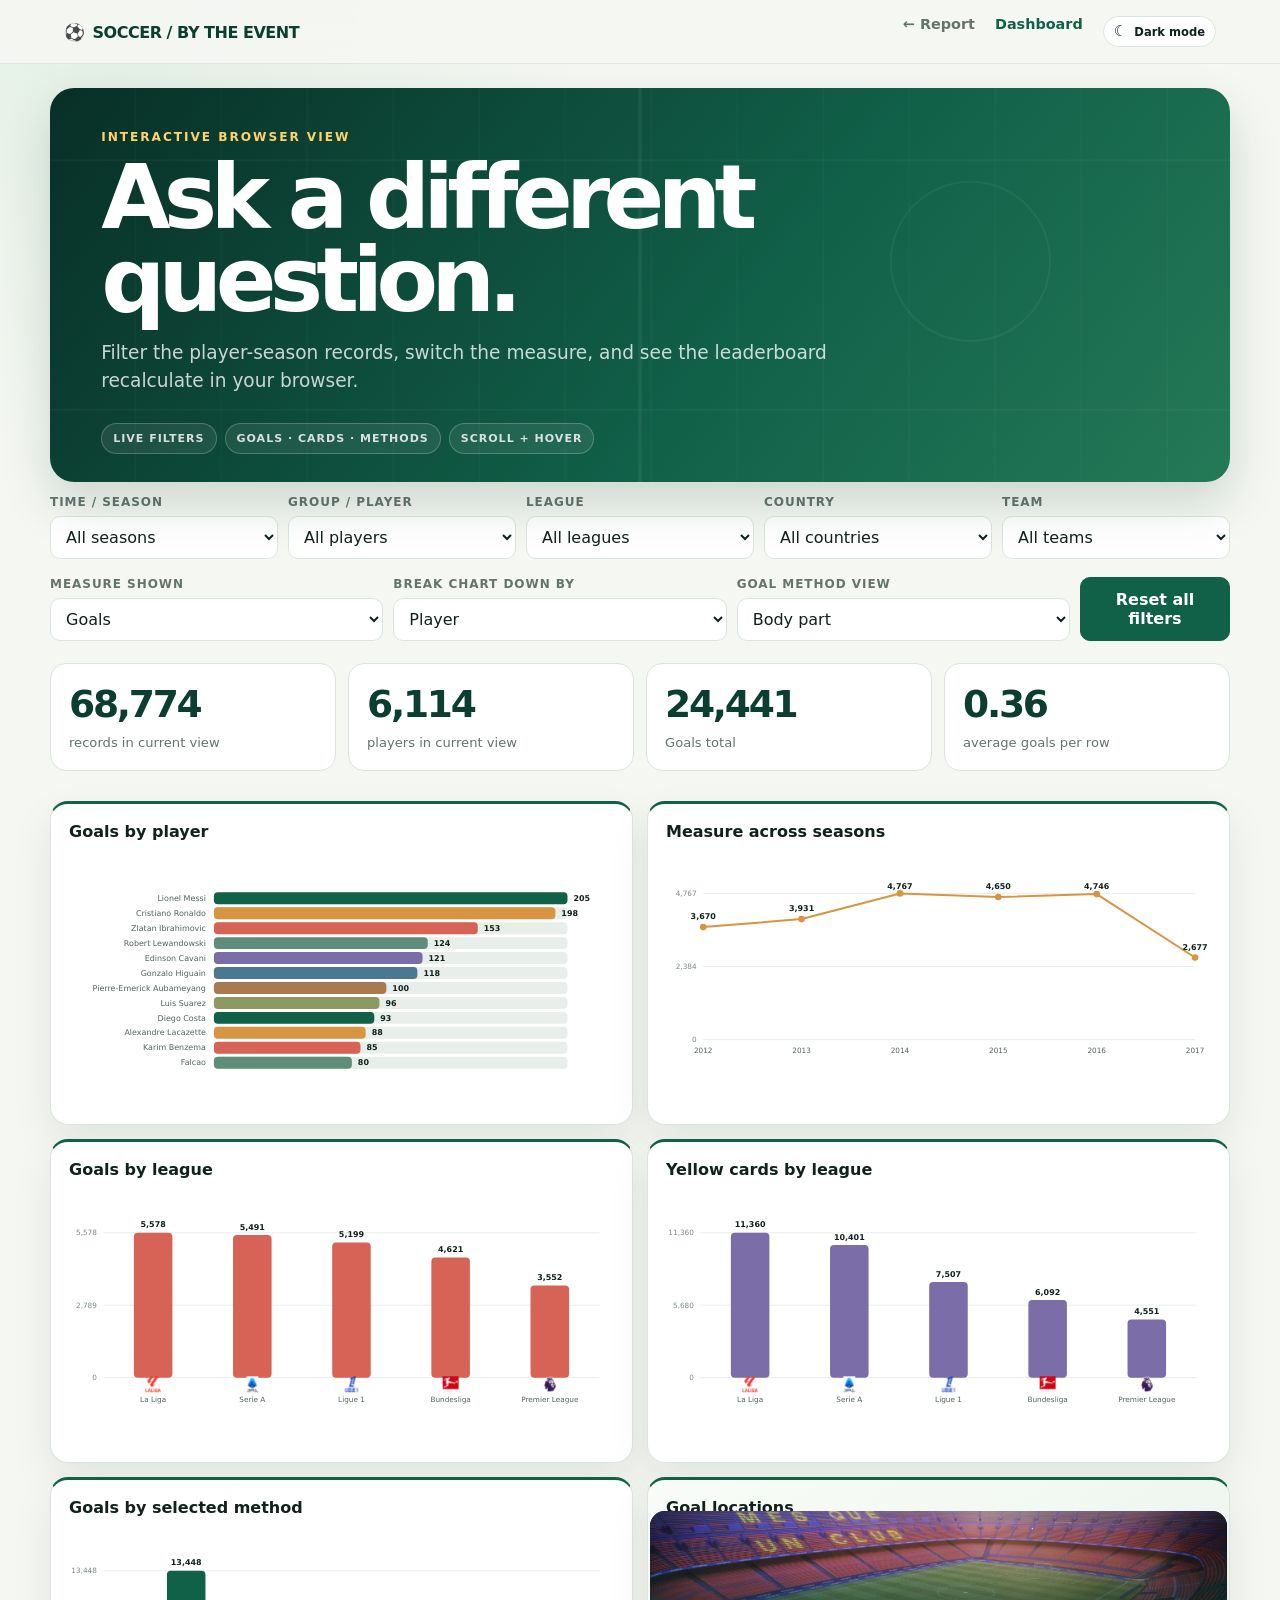
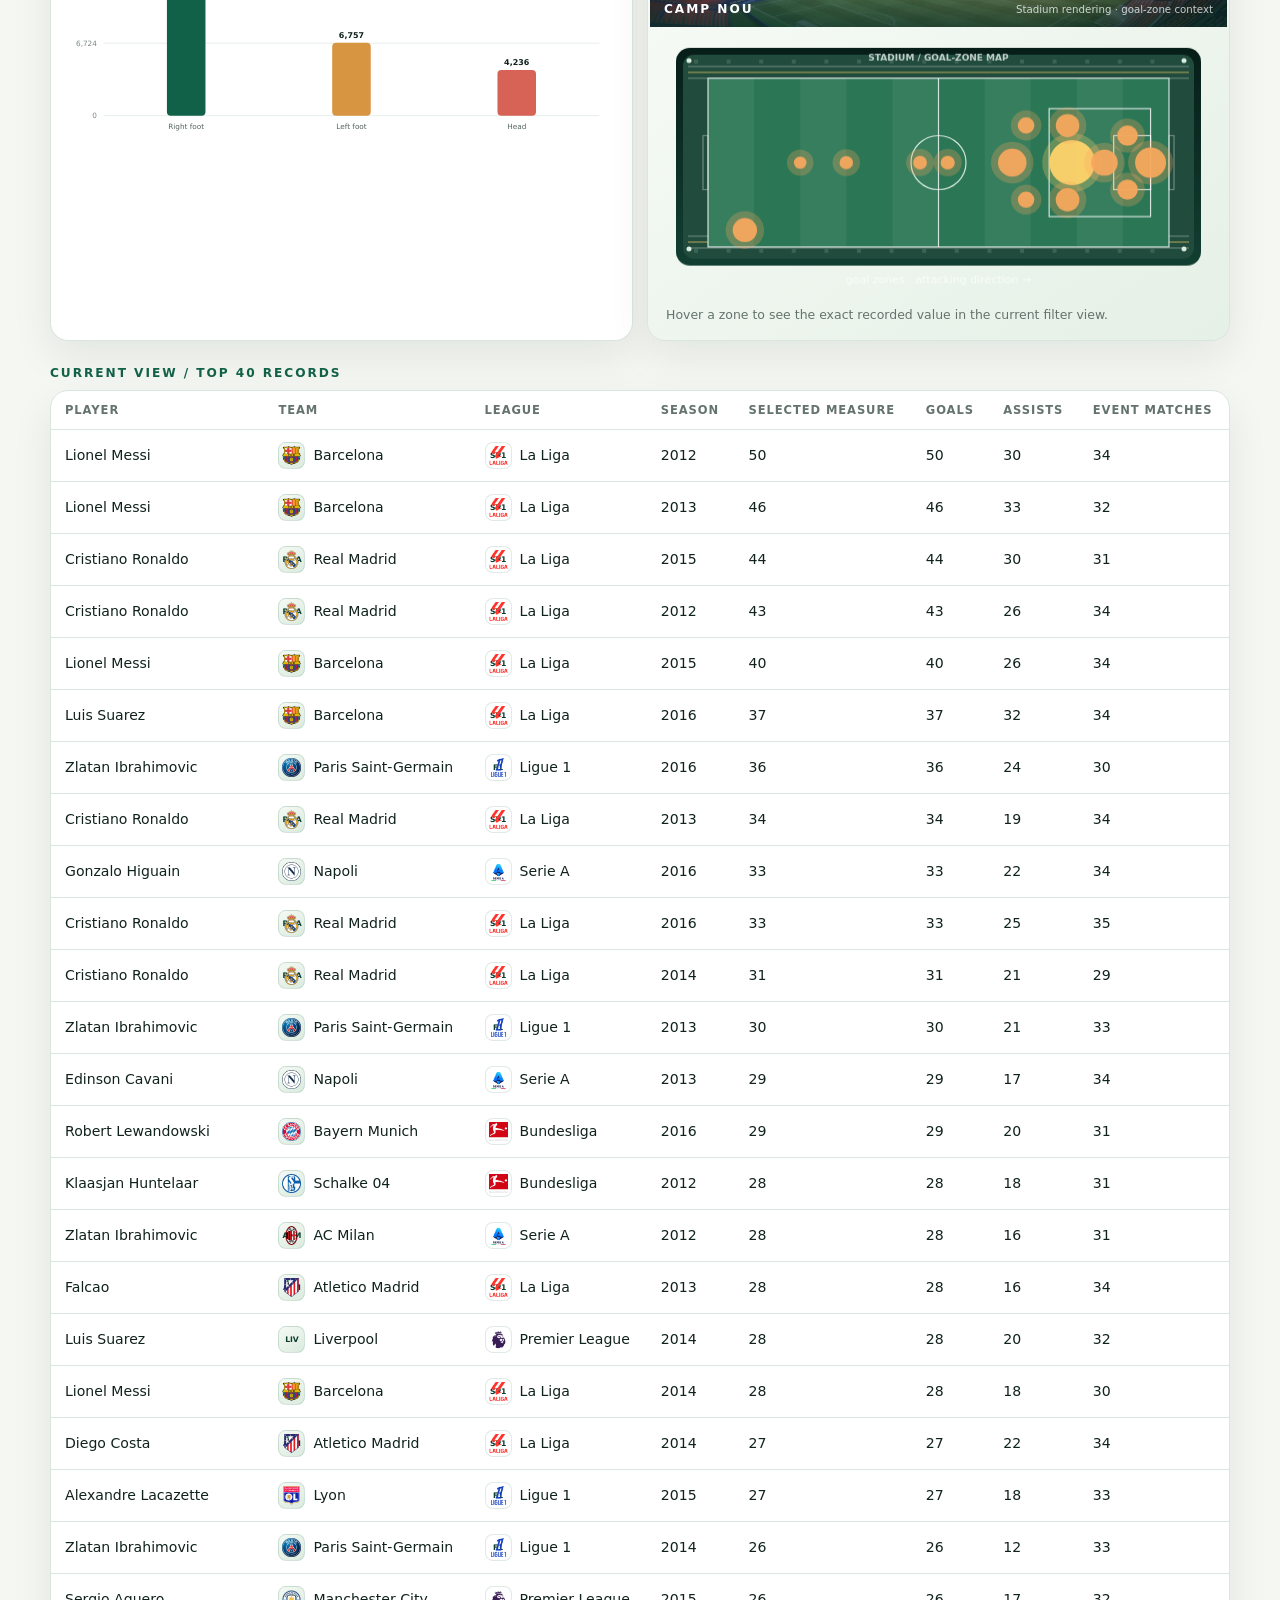
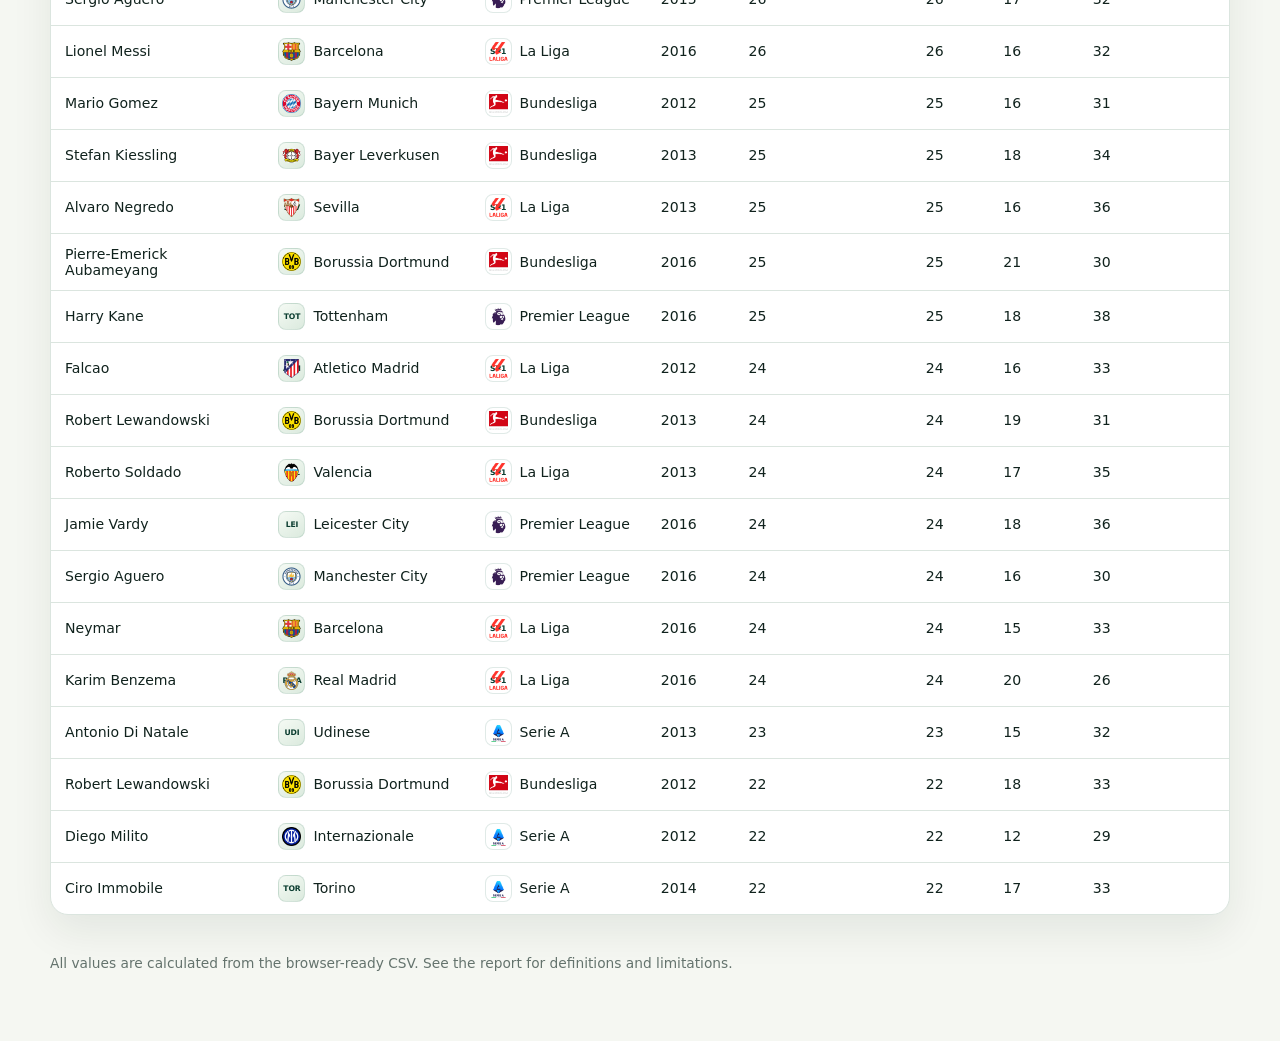
==== dashboard.html @ 1b2b75d8 "Add scorer hero rail and theme toggle" ====
<!doctype html>
<html lang="en">
<head>
  <meta charset="utf-8">
  <meta name="viewport" content="width=device-width, initial-scale=1">
  <title>Soccer, by the event | Dashboard</title>
  <link rel="stylesheet" href="assets/styles.css">
  <script>
    try {
      const savedTheme = localStorage.getItem('soccer-theme');
      if (savedTheme === 'dark' || savedTheme === 'light') document.documentElement.dataset.theme = savedTheme;
    } catch (error) {}
  </script>
  <script defer src="assets/site.js"></script>
</head>
<body data-page="dashboard">
  <nav class="site-nav">
    <a class="brand" href="index.html">SOCCER / BY THE EVENT</a>
    <div class="nav-links"><a href="index.html">← Report</a><a class="active" href="dashboard.html">Dashboard</a><button class="theme-toggle" id="theme-toggle" type="button" aria-pressed="false"><span aria-hidden="true">☾</span><span>Dark mode</span></button></div>
  </nav>

  <main class="content-shell">
    <header class="dashboard-header">
      <div class="eyebrow">Interactive browser view</div>
      <h1>Ask a different question.</h1>
      <p class="lede">Filter the player-season records, switch the measure, and see the leaderboard recalculate in your browser.</p>
      <div class="hero-meta"><span>LIVE FILTERS</span><span>GOALS · CARDS · METHODS</span><span>SCROLL + HOVER</span></div>
    </header>

    <p id="dashboard-loading" class="loading">Loading the derived soccer data…</p>
    <p id="load-error" class="finding"></p>

    <section class="controls" aria-label="Dashboard filters">
      <div class="control"><label for="filter-season">Time / season</label><select id="filter-season"></select></div>
      <div class="control"><label for="filter-player">Group / player</label><select id="filter-player"></select></div>
      <div class="control"><label for="filter-league">League</label><select id="filter-league"></select></div>
      <div class="control"><label for="filter-country">Country</label><select id="filter-country"></select></div>
      <div class="control"><label for="filter-team">Team</label><select id="filter-team"></select></div>
    </section>

    <section class="toolbar" aria-label="Chart switches">
      <div class="control"><label for="measure">Measure shown</label><select id="measure"><option value="goals">Goals</option><option value="assists">Assists</option><option value="goal_contributions">Goal contributions</option><option value="attempts">Shot attempts</option><option value="shots_on_target">Shots on target</option><option value="key_passes">Key passes</option><option value="yellow_cards">Yellow cards</option><option value="event_count">Recorded events</option><option value="finishing_rate">Finishing rate</option><option value="on_target_rate">On-target rate</option><option value="goals_per_event_match">Goals per event match</option></select></div>
      <div class="control"><label for="breakdown">Break chart down by</label><select id="breakdown"><option value="player">Player</option><option value="team">Team</option><option value="league">League</option><option value="country">Country</option><option value="season">Season</option></select></div>
      <div class="control"><label for="method-group">Goal method view</label><select id="method-group"><option value="bodypart">Body part</option><option value="situation">Scoring situation</option><option value="assist_method">Assist method</option></select></div>
      <button id="reset-filters" type="button">Reset all filters</button>
    </section>

    <section class="stat-grid dashboard-stats">
      <div class="stat-card"><span class="stat-value" id="dash-records">—</span><span class="stat-label">records in current view</span></div>
      <div class="stat-card"><span class="stat-value" id="dash-players">—</span><span class="stat-label">players in current view</span></div>
      <div class="stat-card"><span class="stat-value" id="dash-metric-total">—</span><span class="stat-label" id="dash-metric-label">selected measure total</span></div>
      <div class="stat-card"><span class="stat-value" id="dash-avg-goals">—</span><span class="stat-label">average goals per row</span></div>
    </section>

    <section class="dashboard-grid">
      <article class="dashboard-card"><h3 id="dash-current-label">Selected measure by player</h3><div class="chart-plot" id="dash-breakdown-chart"></div></article>
      <article class="dashboard-card"><h3>Measure across seasons</h3><div class="chart-plot" id="dash-season-chart"></div></article>
      <article class="dashboard-card"><h3>Goals by league</h3><div class="chart-plot" id="dash-goals-chart"></div></article>
      <article class="dashboard-card"><h3>Yellow cards by league</h3><div class="chart-plot" id="dash-discipline-chart"></div></article>
      <article class="dashboard-card"><h3>Goals by selected method</h3><div class="chart-plot" id="dash-method-chart"></div></article>
      <article class="dashboard-card pitch-card"><h3>Goal locations</h3><div class="stadium-visual"><img src="assets/stadium/camp-nou-render.jpg" alt="Architectural rendering of Camp Nou" loading="lazy"><div><strong>CAMP NOU</strong><span>Stadium rendering · goal-zone context</span></div></div><canvas id="dash-location-chart"></canvas><p class="chart-note">Hover a zone to see the exact recorded value in the current filter view.</p></article>
    </section>

    <section>
      <div class="eyebrow" style="margin-bottom: 10px;">Current view / top 40 records</div>
      <div class="table-wrap">
        <table id="dashboard-table">
          <thead><tr><th>Player</th><th>Team</th><th>League</th><th>Season</th><th>Selected measure</th><th>Goals</th><th>Assists</th><th>Event matches</th></tr></thead>
          <tbody></tbody>
        </table>
      </div>
    </section>
  </main>
  <footer class="content-shell footer">All values are calculated from the browser-ready CSV. See the report for definitions and limitations.</footer>
</body>
</html>
---- assets/styles.css ----
:root {
  --ink: #10221d;
  --muted: #64736d;
  --paper: #f5f7f2;
  --card: #ffffff;
  --line: #dbe5df;
  --green: #116149;
  --green-dark: #0b3d30;
  --mint: #cfe8d8;
  --gold: #d79542;
  --coral: #d66356;
  --shadow: 0 16px 40px rgba(16, 34, 29, .08);
  font-family: Inter, ui-sans-serif, system-ui, -apple-system, BlinkMacSystemFont, "Segoe UI", sans-serif;
  color: var(--ink);
  background: var(--paper);
}

* { box-sizing: border-box; }
body { margin: 0; overflow-x: hidden; background: radial-gradient(circle at 8% 0%, rgba(207, 232, 216, .5), transparent 30rem), var(--paper); color: var(--ink); }
a { color: var(--green); }

.site-nav {
  position: sticky;
  top: 0;
  z-index: 10;
  display: flex;
  align-items: center;
  justify-content: space-between;
  padding: 16px clamp(20px, 5vw, 72px);
  background: rgba(245, 247, 242, .92);
  border-bottom: 1px solid rgba(219, 229, 223, .9);
  backdrop-filter: blur(16px);
}
.brand { color: var(--green-dark); font-weight: 800; letter-spacing: -.03em; text-decoration: none; }
.brand::before { content: '⚽'; margin-right: 8px; font-size: 1.05em; }
.nav-links { display: flex; gap: 20px; font-size: .9rem; }
.nav-links a { text-decoration: none; color: var(--muted); font-weight: 650; }
.nav-links a:hover, .nav-links a.active { color: var(--green); }
.theme-toggle { display: inline-flex; align-items: center; justify-content: center; gap: 7px; width: auto; min-width: 112px; padding: 7px 10px; border: 1px solid var(--line); border-radius: 999px; background: var(--card); color: var(--ink); font-size: .72rem; font-weight: 800; white-space: nowrap; }
.theme-toggle:hover { background: var(--mint); color: var(--green-dark); }
.theme-toggle span:first-child { font-size: .95rem; line-height: 1; }

.hero, .content-shell { width: min(1180px, calc(100% - 40px)); margin: 0 auto; }
.hero { position: relative; overflow: hidden; padding: clamp(42px, 6vw, 72px) clamp(24px, 4vw, 58px) 38px; color: white; background: linear-gradient(90deg, rgba(4,27,21,.98) 0%, rgba(6,44,33,.94) 42%, rgba(9,69,51,.76) 72%, rgba(5,31,24,.82) 100%), url('stadium/camp-nou-render.jpg') 78% center / cover no-repeat, linear-gradient(128deg, #061f19 0%, #0b4e3b 56%, #1c7656 100%); border-radius: 0 0 28px 28px; box-shadow: 0 24px 56px rgba(11,61,48,.2); }
.hero::before, .dashboard-header::before { content: ''; position: absolute; inset: 0; opacity: .18; pointer-events: none; background: radial-gradient(circle at 78% 44%, transparent 0 78px, rgba(255,255,255,.28) 79px 80px, transparent 81px), linear-gradient(90deg, transparent 0 49.8%, rgba(255,255,255,.32) 49.9% 50.1%, transparent 50.2%), repeating-linear-gradient(90deg, transparent 0 84px, rgba(255,255,255,.14) 85px 86px), linear-gradient(180deg, transparent 0 18%, rgba(255,255,255,.2) 18.2% 18.5%, transparent 18.7% 81.3%, rgba(255,255,255,.2) 81.5% 81.8%, transparent 82%); }
.hero::after { content: ''; position: absolute; right: -96px; top: -115px; width: 360px; height: 360px; border: 1px solid rgba(255,255,255,.24); border-radius: 50%; box-shadow: 0 0 0 34px rgba(255,255,255,.04), 0 0 0 70px rgba(255,255,255,.035); pointer-events: none; }
.hero > *, .dashboard-header > * { position: relative; z-index: 1; }
.hero-layout { display: grid; grid-template-columns: minmax(0, 1.45fr) minmax(280px, .55fr); gap: clamp(28px, 5vw, 64px); align-items: end; }
.hero-copy { max-width: 760px; min-width: 0; }
.hero-matchcard { position: relative; justify-self: end; width: 100%; max-width: 350px; overflow: hidden; padding: 17px; border: 1px solid rgba(255,255,255,.24); border-radius: 18px; background: linear-gradient(145deg, rgba(255,255,255,.15), rgba(255,255,255,.05)); box-shadow: inset 0 1px 0 rgba(255,255,255,.18), 0 18px 34px rgba(4, 28, 21, .18); backdrop-filter: blur(7px); }
.hero-matchcard::before { position: absolute; right: -42px; bottom: -64px; width: 190px; height: 190px; content: ''; border: 1px solid rgba(255,255,255,.2); border-radius: 50%; box-shadow: 0 0 0 26px rgba(255,255,255,.04); pointer-events: none; }
.hero-matchcard-head, .hero-pitch-line { display: flex; align-items: center; justify-content: space-between; gap: 10px; color: rgba(255,255,255,.7); font-size: .58rem; font-weight: 850; letter-spacing: .12em; }
.hero-live { display: inline-flex; align-items: center; gap: 5px; color: #ffd36b; }
.hero-live i { display: block; width: 6px; height: 6px; border-radius: 50%; background: #ffd36b; box-shadow: 0 0 0 4px rgba(255,211,107,.12); }
.hero-scoreboard { position: relative; z-index: 1; display: grid; grid-template-columns: 1fr auto 1fr; gap: 10px; align-items: center; margin: 31px 0 26px; }
.hero-score-side { display: grid; justify-items: center; gap: 3px; text-align: center; }
.hero-score-side strong { font-size: .8rem; letter-spacing: .03em; }
.hero-score-side small { color: rgba(255,255,255,.57); font-size: .53rem; font-weight: 800; letter-spacing: .08em; }
.hero-ball, .hero-whistle { display: grid; place-items: center; width: 38px; height: 38px; margin-bottom: 4px; border: 1px solid rgba(255,255,255,.2); border-radius: 50%; background: rgba(255,255,255,.1); color: #ffd36b; font-size: 1.25rem; }
.hero-whistle { color: white; font-size: .72rem; font-weight: 900; }
.hero-score { display: grid; justify-items: center; padding: 0 10px; border-right: 1px solid rgba(255,255,255,.18); border-left: 1px solid rgba(255,255,255,.18); }
.hero-score strong { color: #ffd36b; font-size: 2.6rem; line-height: .9; letter-spacing: -.08em; }
.hero-score span { margin-top: 7px; color: rgba(255,255,255,.68); font-size: .53rem; font-weight: 850; letter-spacing: .12em; }
.hero-pitch-line { position: relative; z-index: 1; padding-top: 12px; border-top: 1px solid rgba(255,255,255,.18); }
.hero-pitch-line strong { color: rgba(255,255,255,.88); font-size: .58rem; }
.hero-topline { position: relative; z-index: 1; max-width: 930px; margin-top: clamp(30px, 4vw, 48px); padding-top: 14px; border-top: 1px solid rgba(255,255,255,.22); }
.hero-feature-head { display: flex; justify-content: space-between; gap: 16px; color: rgba(255,255,255,.62); font-size: .58rem; font-weight: 900; letter-spacing: .13em; }
.hero-feature-head span:last-child { color: rgba(255,255,255,.42); }
.hero-player-rail { display: grid; grid-template-columns: repeat(3, minmax(0, 1fr)); gap: 10px; margin-top: 10px; }
.hero-player-card { display: grid; grid-template-columns: 52px minmax(0, 1fr) auto; gap: 10px; align-items: center; min-width: 0; padding: 8px 10px 8px 8px; border: 1px solid rgba(255,255,255,.2); border-radius: 13px; background: rgba(4,27,21,.38); box-shadow: inset 0 1px 0 rgba(255,255,255,.08); transition: transform .18s ease, background .18s ease, border-color .18s ease; }
.hero-player-card:hover, .hero-player-card:focus-visible { transform: translateY(-3px); background: rgba(255,255,255,.12); border-color: rgba(255,211,107,.65); outline: none; }
.hero-player-kit { position: relative; display: grid; place-items: center; width: 52px; height: 58px; overflow: hidden; border-radius: 9px; background: rgba(255,255,255,.9); }
.hero-player-kit img { width: 100%; height: 100%; object-fit: cover; object-position: center; }
.hero-player-kit span { position: absolute; top: 4px; left: 5px; display: grid; place-items: center; width: 18px; height: 18px; border-radius: 50%; background: rgba(8,47,38,.9); color: #fff; font-size: .48rem; font-weight: 900; }
.hero-player-info { display: grid; gap: 3px; min-width: 0; }
.hero-player-info strong { overflow: hidden; color: #fff; font-size: .72rem; text-overflow: ellipsis; white-space: nowrap; }
.hero-player-info small { overflow: hidden; color: rgba(255,255,255,.62); font-size: .57rem; font-weight: 750; text-overflow: ellipsis; white-space: nowrap; }
.hero-player-goals { display: grid; justify-items: end; gap: 2px; }
.hero-player-goals strong { color: #ffd36b; font-size: 1.28rem; line-height: .9; letter-spacing: -.05em; }
.hero-player-goals small { color: rgba(255,255,255,.54); font-size: .48rem; font-weight: 900; letter-spacing: .08em; }
.eyebrow { color: var(--green); font-size: .76rem; font-weight: 800; letter-spacing: .16em; text-transform: uppercase; }
h1 { max-width: 860px; margin: 12px 0 18px; font-size: clamp(2.5rem, 6.5vw, 5.8rem); line-height: .92; letter-spacing: -.075em; }
h2 { margin: 0 0 14px; font-size: clamp(1.45rem, 3vw, 2.35rem); letter-spacing: -.045em; line-height: 1.03; }
h3 { margin: 0; font-size: 1rem; }
.lede { max-width: 750px; margin: 0; color: var(--muted); font-size: clamp(1rem, 1.8vw, 1.16rem); line-height: 1.52; }
.hero .eyebrow, .dashboard-header .eyebrow { color: #ffd36b; }
.hero .lede, .hero .byline, .dashboard-header .lede { color: rgba(255,255,255,.78); }
.byline { margin-top: 24px; font-weight: 650; }
.hero-meta { display: flex; flex-wrap: wrap; gap: 8px; margin-top: 28px; }
.hero-meta span { padding: 8px 11px; border: 1px solid rgba(255,255,255,.22); border-radius: 999px; color: rgba(255,255,255,.82); background: rgba(255,255,255,.08); font-size: .69rem; font-weight: 800; letter-spacing: .09em; }

.stat-grid { display: grid; grid-template-columns: repeat(4, 1fr); gap: 12px; margin: 0 0 42px; }
.stat-card { padding: 18px; background: var(--green-dark); color: white; border-radius: 16px; box-shadow: var(--shadow); }
.stat-card:nth-child(2) { background: var(--green); }
.stat-card:nth-child(3) { background: #bb7134; }
.stat-card:nth-child(4) { background: #ba544b; }
.stat-card { transition: transform .2s ease, box-shadow .2s ease; }
.stat-card:hover { transform: translateY(-4px); box-shadow: 0 20px 36px rgba(16, 34, 29, .14); }
.stat-value { display: block; font-size: clamp(1.65rem, 3.5vw, 2.35rem); font-weight: 800; letter-spacing: -.06em; }
.stat-label { display: block; margin-top: 8px; color: rgba(255,255,255,.76); font-size: .82rem; line-height: 1.3; }

.report-section { display: grid; grid-template-columns: minmax(260px, .78fr) minmax(0, 1.22fr); gap: clamp(26px, 4vw, 54px); align-items: start; min-width: 0; padding: 38px 0; border-top: 1px solid var(--line); }
.report-section > *, .chart-card, .dashboard-card, .control { min-width: 0; }
.section-number { color: var(--gold); font-size: .78rem; font-weight: 800; letter-spacing: .14em; }
.finding { margin: 0 0 13px; color: var(--muted); font-size: .96rem; line-height: 1.55; }
.finding strong { color: var(--ink); }
.chart-card { min-height: 278px; overflow: hidden; padding: 16px; background: var(--card); border: 1px solid var(--line); border-top: 3px solid var(--green); border-radius: 18px; box-shadow: var(--shadow); }
.chart-card canvas { display: block; width: 100%; height: 255px; }
.chart-plot { display: block; width: 100%; height: 255px; overflow: hidden; }
.svg-chart { display: block; width: 100%; height: 100%; overflow: visible; }
.svg-rule { stroke: #dbe5df; stroke-width: 1; }
.svg-track { fill: #e8eee9; }
.svg-bar { transition: filter .16s ease, opacity .16s ease; }
.svg-mark { outline: none; }
.svg-mark:hover .svg-bar, .svg-mark:focus .svg-bar { filter: brightness(.88) saturate(1.15); }
.svg-mark:hover .svg-point, .svg-mark:focus .svg-point { stroke: #ffd36b; stroke-width: 4; }
.svg-label { fill: #53635d; font: 12px Inter, ui-sans-serif, system-ui, sans-serif; }
.svg-x-label { font-size: 11px; }
.svg-value { fill: #10221d; font: 700 12px Inter, ui-sans-serif, system-ui, sans-serif; }
.svg-value-inside { fill: #fff; }
.svg-axis { fill: #7a8982; font: 11px Inter, ui-sans-serif, system-ui, sans-serif; }
.svg-label-icon { pointer-events: none; }
.svg-line { stroke-width: 3; stroke-linecap: round; stroke-linejoin: round; }
.svg-point { transition: stroke-width .16s ease; }
.svg-empty { fill: #64736d; font: 13px Inter, ui-sans-serif, system-ui, sans-serif; }
.chart-note { margin: 12px 0 0; color: var(--muted); font-size: .78rem; }
.conversion-card .chart-plot { display: flex; align-items: center; justify-content: center; height: 300px; }
.conversion-card .svg-chart { width: 100%; max-width: 850px; margin: 0 auto; }
.funnel-heading { fill: var(--green-dark); font: 850 12px Inter, ui-sans-serif, system-ui, sans-serif; letter-spacing: .12em; }
.funnel-heading-right { fill: var(--coral); }
.funnel-subheading { fill: var(--muted); font: 700 8px Inter, ui-sans-serif, system-ui, sans-serif; letter-spacing: .08em; }
.funnel-segment { cursor: help; outline: none; }
.funnel-segment path { opacity: .94; transition: filter .16s ease, opacity .16s ease; }
.funnel-segment:hover path, .funnel-segment:focus path { filter: brightness(.9) saturate(1.18); opacity: 1; }
.funnel-label { fill: rgba(255,255,255,.8); font: 850 10px Inter, ui-sans-serif, system-ui, sans-serif; letter-spacing: .12em; }
.funnel-value { fill: #fff; font: 850 19px Inter, ui-sans-serif, system-ui, sans-serif; letter-spacing: -.03em; }
.funnel-rate { fill: var(--muted); font: 750 9px Inter, ui-sans-serif, system-ui, sans-serif; letter-spacing: .04em; }
.funnel-divider { stroke: var(--line); stroke-dasharray: 3 5; }
.funnel-row { cursor: help; outline: none; }
.funnel-row-bg { fill: #f2f6f2; stroke: transparent; transition: fill .16s ease, stroke .16s ease; }
.funnel-row:hover .funnel-row-bg, .funnel-row:focus .funnel-row-bg { fill: #e5f0e6; stroke: rgba(17,97,73,.2); }
.funnel-rank { fill: var(--gold); font: 900 9px Inter, ui-sans-serif, system-ui, sans-serif; }
.funnel-player { fill: var(--ink); font: 800 11px Inter, ui-sans-serif, system-ui, sans-serif; }
.funnel-goals { fill: var(--coral); font: 900 12px Inter, ui-sans-serif, system-ui, sans-serif; }
.funnel-track { fill: #dbe5df; }
.funnel-bar { fill: var(--coral); transition: filter .16s ease; }
.funnel-row:hover .funnel-bar, .funnel-row:focus .funnel-bar { filter: brightness(.88) saturate(1.2); }
.funnel-detail { fill: var(--muted); font: 700 8px Inter, ui-sans-serif, system-ui, sans-serif; }
.identity-rail { display: grid; grid-template-columns: repeat(5, minmax(0, 1fr)); gap: 7px; margin-top: 15px; padding-top: 12px; border-top: 1px solid var(--line); }
.identity-tile { display: grid; justify-items: center; gap: 5px; min-width: 0; padding: 5px 2px; text-align: center; }
.identity-tile strong { max-width: 100%; overflow: hidden; color: var(--ink); font-size: .67rem; line-height: 1.15; text-overflow: ellipsis; white-space: nowrap; }
.identity-tile > span:last-child { color: var(--muted); font-size: .64rem; white-space: nowrap; }
.identity-badge { position: relative; display: grid; place-items: center; width: 40px; height: 40px; overflow: hidden; border: 1px solid rgba(17, 97, 73, .13); border-radius: 12px; background: linear-gradient(145deg, #f5faf4, #dbeade); box-shadow: 0 5px 12px rgba(16, 34, 29, .08); }
.identity-badge img { position: absolute; inset: 5px; z-index: 1; width: calc(100% - 10px); height: calc(100% - 10px); object-fit: contain; }
.identity-fallback { color: var(--green-dark); font-size: .62rem; font-weight: 850; letter-spacing: -.02em; }
.league-badge { border-radius: 50%; background: white; }
.league-rail { grid-template-columns: repeat(5, minmax(0, 1fr)); gap: 10px; margin-top: 16px; padding: 14px 4px 5px; }
.league-rail .identity-tile { gap: 8px; padding: 8px 4px 10px; border: 1px solid rgba(17, 97, 73, .08); border-radius: 14px; background: linear-gradient(145deg, #fbfdfb, #eef5ef); }
.league-rail .identity-badge { width: 64px; height: 64px; border-radius: 50%; box-shadow: 0 8px 18px rgba(16, 34, 29, .12); }
.league-rail .identity-badge img { inset: 8px; width: calc(100% - 16px); height: calc(100% - 16px); }
.league-rail .identity-fallback { font-size: .75rem; }
.league-rail .identity-tile strong { font-size: .7rem; }
.league-rail .identity-tile > span:last-child { font-size: .68rem; }
.inline-identity { display: inline-flex; vertical-align: middle; }
.inline-identity .identity-badge { width: 26px; height: 26px; border-radius: 50%; box-shadow: none; }
.inline-identity .identity-badge img { inset: 3px; width: calc(100% - 6px); height: calc(100% - 6px); }
.scorer-shirts { display: grid; grid-template-columns: repeat(4, minmax(0, 1fr)); gap: 8px; margin-top: 15px; padding-top: 13px; border-top: 1px solid var(--line); }
.scorer-shirt-card { display: grid; justify-items: center; gap: 3px; min-width: 0; text-align: center; }
.kit-visual { position: relative; display: grid; place-items: center; width: 118px; height: 138px; overflow: visible; padding: 5px; border: 1px solid rgba(17, 97, 73, .15); border-radius: 16px; background: linear-gradient(145deg, #f7fbf7, #e5eee6); box-shadow: 0 8px 18px rgba(16, 34, 29, .12); transition: transform .18s ease, box-shadow .18s ease; }
.scorer-shirt-card:hover .kit-visual, .scorer-shirt-card:focus-within .kit-visual { transform: translateY(-4px) rotate(-1deg); box-shadow: 0 14px 24px rgba(16, 34, 29, .18); }
.kit-photo { display: block; width: 100%; height: 100%; border-radius: 11px; object-fit: contain; object-position: center; image-rendering: auto; }
.kit-rank { position: absolute; top: 7px; left: 7px; display: grid; place-items: center; width: 22px; height: 22px; border: 1px solid rgba(255,255,255,.65); border-radius: 50%; background: rgba(11, 61, 48, .86); color: #fff; font-size: .6rem; font-weight: 850; }
.kit-goal-badge { position: absolute; right: -7px; bottom: 6px; display: grid; justify-items: center; min-width: 42px; padding: 4px 6px 3px; border: 2px solid #fff; border-radius: 9px; background: var(--gold); color: #10221d; box-shadow: 0 5px 12px rgba(16, 34, 29, .16); line-height: 1; }
.kit-goal-badge strong { font-size: .72rem; }
.kit-goal-badge small { color: #10221d; font-size: .45rem; font-weight: 900; letter-spacing: .06em; }
.kit-source { position: absolute; right: 7px; top: 7px; padding: 3px 5px; border-radius: 5px; background: rgba(255,255,255,.86); color: var(--green-dark); font-size: .43rem; font-weight: 900; letter-spacing: .06em; text-decoration: none; opacity: 0; transition: opacity .15s ease; }
.kit-visual:hover .kit-source, .kit-visual:focus-within .kit-source { opacity: 1; }
.kit-source:hover { background: #fff; color: var(--green); }
.kit-fallback { align-content: center; gap: 6px; color: var(--muted); font-size: .58rem; text-align: center; }
.kit-fallback .identity-badge { width: 50px; height: 50px; }
.scorer-shirt-card strong { max-width: 100%; overflow: hidden; font-size: .69rem; text-overflow: ellipsis; white-space: nowrap; }
.scorer-shirt-card span { color: var(--muted); font-size: .65rem; }
.scorer-shirt-card small { max-width: 100%; overflow: hidden; color: var(--green); font-size: .59rem; font-weight: 750; text-overflow: ellipsis; white-space: nowrap; }

.scope-grid { display: grid; gap: 7px; margin-top: 18px; }
.scope-item { display: grid; grid-template-columns: 104px 1fr; gap: 8px; align-items: center; padding: 8px 10px; border: 1px solid var(--line); border-radius: 10px; background: rgba(255,255,255,.54); }
.scope-item strong { color: var(--green); font-size: .62rem; letter-spacing: .08em; }
.scope-item span { color: var(--muted); font-size: .72rem; }
.scope-missing strong { color: var(--coral); }
.timeline-card { min-width: 0; }
.timeline-wrap { overflow-x: auto; padding-bottom: 4px; }
.timeline-grid { min-width: 730px; color: var(--ink); }
.timeline-row { display: grid; grid-template-columns: minmax(145px, 1.45fr) minmax(112px, 1fr) repeat(6, minmax(70px, .75fr)); align-items: stretch; }
.timeline-row > div { min-width: 0; padding: 9px 6px; border-bottom: 1px solid var(--line); border-right: 1px solid var(--line); }
.timeline-row > div:last-child { border-right: 0; }
.timeline-header > div { padding-top: 0; padding-bottom: 8px; border-bottom: 2px solid var(--green); color: var(--muted); font-size: .62rem; font-weight: 850; letter-spacing: .08em; text-align: center; }
.timeline-header > div:first-child, .timeline-header > div:nth-child(2) { text-align: left; }
.timeline-player, .timeline-club { display: flex; align-items: center; gap: 7px; }
.timeline-player { flex-direction: column; align-items: flex-start; justify-content: center; }
.timeline-player strong { font-size: .73rem; }
.timeline-player span, .timeline-club span { color: var(--muted); font-size: .62rem; }
.timeline-club { gap: 5px; }
.timeline-club .identity-badge, .timeline-cell .identity-badge { width: 23px; height: 23px; border-radius: 7px; box-shadow: none; flex: 0 0 auto; }
.timeline-club .identity-badge img, .timeline-cell .identity-badge img { inset: 2px; width: calc(100% - 4px); height: calc(100% - 4px); }
.timeline-club .identity-fallback, .timeline-cell .identity-fallback { font-size: .42rem; }
.timeline-cell { display: grid; justify-items: center; align-content: center; gap: 3px; background: rgba(17, 97, 73, var(--cell-alpha, .04)); text-align: center; }
.timeline-cell > strong { font-size: .76rem; }
.timeline-cell > span { display: flex; align-items: center; gap: 3px; min-width: 0; }
.timeline-cell em { max-width: 41px; overflow: hidden; color: var(--muted); font-size: .53rem; font-style: normal; text-overflow: ellipsis; white-space: nowrap; }
.timeline-empty { background: transparent; color: #a5b2ac; font-size: .82rem; }

.method-card { margin: 28px 0 66px; padding: 25px; background: #e7f1e8; border-radius: 22px; }
.method-card p { max-width: 830px; color: #426057; line-height: 1.65; }
.method-card code { padding: 2px 5px; background: rgba(17, 97, 73, .09); border-radius: 4px; }
.asset-credit { font-size: .78rem; }

.dashboard-header { position: relative; overflow: hidden; margin-top: 24px; padding: 42px clamp(24px, 4vw, 58px) 28px; color: white; background: linear-gradient(128deg, #082f26 0%, #116149 60%, #247957 100%); border-radius: 24px; box-shadow: 0 22px 48px rgba(11,61,48,.17); }
.dashboard-header h1 { font-size: clamp(2.5rem, 7vw, 5.8rem); }
.controls { display: grid; grid-template-columns: repeat(5, 1fr); gap: 10px; margin: 12px 0 18px; }
.control label { display: block; margin: 0 0 7px; color: var(--muted); font-size: .75rem; font-weight: 800; letter-spacing: .08em; text-transform: uppercase; }
select, button { width: 100%; padding: 10px 11px; border: 1px solid var(--line); border-radius: 10px; background: white; color: var(--ink); font: inherit; }
select:focus, button:focus { outline: 3px solid rgba(17, 97, 73, .18); border-color: var(--green); }
button { cursor: pointer; background: var(--green); color: white; border-color: var(--green); font-weight: 750; }
button:hover { background: var(--green-dark); }
.toolbar { display: grid; grid-template-columns: repeat(3, minmax(0, 1fr)) 150px; gap: 10px; margin-bottom: 22px; }
.dashboard-stats { margin-bottom: 30px; }
.dashboard-stats .stat-card { background: var(--card); color: var(--ink); border: 1px solid var(--line); box-shadow: none; }
.dashboard-stats .stat-card:nth-child(n) { background: var(--card); }
.dashboard-stats .stat-label { color: var(--muted); }
.dashboard-stats .stat-value { color: var(--green-dark); }
.dashboard-grid { display: grid; grid-template-columns: repeat(2, 1fr); gap: 14px; margin-bottom: 25px; }
.dashboard-card { overflow: hidden; padding: 18px; background: var(--card); border: 1px solid var(--line); border-top: 3px solid var(--green); border-radius: 18px; box-shadow: var(--shadow); }
.dashboard-card { transition: transform .2s ease, box-shadow .2s ease; }
.dashboard-card:hover { transform: translateY(-3px); box-shadow: 0 20px 34px rgba(16, 34, 29, .12); }
.dashboard-card h3 { margin-bottom: 10px; }
.dashboard-card canvas { display: block; width: 100%; height: 255px; }
.pitch-card { background: linear-gradient(145deg, #f9fcf8, #e5f0e6); }
.table-wrap { overflow-x: auto; background: var(--card); border: 1px solid var(--line); border-radius: 18px; box-shadow: var(--shadow); }
table { width: 100%; border-collapse: collapse; font-size: .88rem; }
th, td { padding: 12px 14px; border-bottom: 1px solid var(--line); text-align: left; white-space: nowrap; overflow-wrap: anywhere; }
td:first-child { max-width: 210px; white-space: normal; }
.table-team { display: inline-flex; align-items: center; gap: 8px; }
.table-team .identity-badge { width: 27px; height: 27px; border-radius: 8px; box-shadow: none; }
.table-team .identity-badge img { inset: 3px; width: calc(100% - 6px); height: calc(100% - 6px); }
.table-team .identity-fallback { font-size: .48rem; }
th { color: var(--muted); font-size: .72rem; letter-spacing: .08em; text-transform: uppercase; }
tbody tr:last-child td { border-bottom: 0; }
tbody tr:hover { background: #f0f7f1; }
.empty { padding: 32px; color: var(--muted); text-align: center; }
.footer { padding: 40px 0 70px; color: var(--muted); font-size: .86rem; }
.loading { color: var(--muted); }
.interactive-chart { transition: filter .2s ease, transform .2s ease; }
.interactive-chart:hover { filter: saturate(1.08) contrast(1.02); }
.chart-tooltip { position: fixed; z-index: 50; display: grid; gap: 3px; min-width: 130px; padding: 10px 12px; border: 1px solid rgba(255,255,255,.2); border-radius: 10px; background: rgba(11,61,48,.94); color: white; box-shadow: 0 12px 28px rgba(16,34,29,.22); pointer-events: none; opacity: 0; transform: translateY(4px); transition: opacity .12s ease, transform .12s ease; }
.chart-tooltip.visible { opacity: 1; transform: translateY(0); }
.chart-tooltip strong { font-size: .77rem; }
.chart-tooltip span { color: #cfe8d8; font-size: .74rem; }
.stadium-visual { position: relative; height: 116px; overflow: hidden; margin: -16px -16px 13px; border-radius: 15px 15px 0 0; background: #082f26; }
.stadium-visual::after { position: absolute; inset: 0; content: ''; background: linear-gradient(180deg, rgba(8, 47, 38, .04) 15%, rgba(8, 47, 38, .78) 100%); pointer-events: none; }
.stadium-visual img { display: block; width: 100%; height: 100%; object-fit: cover; object-position: center 48%; filter: saturate(.94) contrast(1.05); }
.stadium-visual > div { position: absolute; right: 14px; bottom: 11px; left: 14px; z-index: 1; display: flex; align-items: baseline; justify-content: space-between; gap: 10px; color: #fff; }
.stadium-visual strong { font-size: .76rem; letter-spacing: .16em; }
.stadium-visual span { color: rgba(255,255,255,.76); font-size: .64rem; }
[data-theme="dark"] { --ink: #ecf5ef; --muted: #9fb1a8; --paper: #08130f; --card: #10221b; --line: #274138; --green: #42a67e; --green-dark: #0d3025; --mint: #193d2f; --gold: #f0bc63; --coral: #ed7a6c; --shadow: 0 18px 42px rgba(0,0,0,.28); }
[data-theme="dark"] body { background: radial-gradient(circle at 8% 0%, rgba(30,88,66,.34), transparent 30rem), var(--paper); }
[data-theme="dark"] .site-nav { background: rgba(8,19,15,.92); border-bottom-color: rgba(39,65,56,.9); }
[data-theme="dark"] .brand { color: #eff8f1; }
[data-theme="dark"] .nav-links a { color: #9fb1a8; }
[data-theme="dark"] .nav-links a:hover, [data-theme="dark"] .nav-links a.active { color: #79d2a5; }
[data-theme="dark"] .theme-toggle { background: #142a21; border-color: #315344; color: #eaf5ed; }
[data-theme="dark"] .theme-toggle:hover { background: #1e4937; color: #fff; }
[data-theme="dark"] .chart-card, [data-theme="dark"] .dashboard-card, [data-theme="dark"] .table-wrap { background: var(--card); border-color: var(--line); }
[data-theme="dark"] .chart-note, [data-theme="dark"] .finding { color: var(--muted); }
[data-theme="dark"] .svg-label { fill: #b7cbc0; }
[data-theme="dark"] .svg-axis { fill: #91a69a; }
[data-theme="dark"] .svg-value { fill: #edf7f0; }
[data-theme="dark"] .svg-track, [data-theme="dark"] .funnel-track { fill: #29453a; }
[data-theme="dark"] .funnel-row-bg { fill: #162c23; stroke: transparent; }
[data-theme="dark"] .funnel-row:hover .funnel-row-bg, [data-theme="dark"] .funnel-row:focus .funnel-row-bg { fill: #1c4434; stroke: #39775d; }
[data-theme="dark"] .funnel-player { fill: #eef8f1; }
[data-theme="dark"] .funnel-detail, [data-theme="dark"] .funnel-rate { fill: #9fb1a8; }
[data-theme="dark"] .identity-tile { background: #142a21; border-color: #2e4a3d; }
[data-theme="dark"] .identity-badge { background: linear-gradient(145deg, #19382c, #10251d); border-color: #315344; }
[data-theme="dark"] .method-card { background: #102a20; }
[data-theme="dark"] .method-card p { color: #a8c1b4; }
[data-theme="dark"] select, [data-theme="dark"] button { background: #142a21; border-color: #315344; color: #edf7f0; }
[data-theme="dark"] .scope-item { background: rgba(16,34,27,.75); border-color: #2e4a3d; }
[data-theme="dark"] tbody tr:hover { background: #183328; }
.reveal { opacity: 0; transform: translateY(14px); transition: opacity .55s ease, transform .55s ease; }
.reveal.is-visible { opacity: 1; transform: none; }

@media (max-width: 820px) {
  .stat-grid, .controls { grid-template-columns: repeat(2, 1fr); }
  .report-section, .dashboard-grid { grid-template-columns: 1fr; }
  .toolbar { grid-template-columns: 1fr; }
  .site-nav { align-items: flex-start; gap: 12px; flex-direction: column; }
  .hero-layout { grid-template-columns: 1fr; gap: 28px; }
  .hero-matchcard { justify-self: start; max-width: 500px; }
  .hero-topline { max-width: 500px; }
  .hero-player-rail { grid-template-columns: 1fr; }
  .hero-feature-head { display: grid; gap: 4px; }
}
@media (max-width: 500px) {
  .hero, .content-shell { width: min(100% - 28px, 1180px); }
  .stat-grid, .controls { grid-template-columns: 1fr; }
  .nav-links { gap: 13px; }
  .hero-player-card { grid-template-columns: 46px minmax(0, 1fr) auto; }
  .hero-player-kit { width: 46px; height: 52px; }
  .identity-rail { gap: 3px; }
  .league-rail { gap: 5px; padding-right: 0; padding-left: 0; }
  .league-rail .identity-badge { width: 49px; height: 49px; }
  .league-rail .identity-badge img { inset: 6px; width: calc(100% - 12px); height: calc(100% - 12px); }
  .league-rail .identity-tile { padding: 6px 2px 8px; }
  .league-rail .identity-tile strong { font-size: .59rem; }
  .league-rail .identity-tile > span:last-child { font-size: .56rem; }
  .scorer-shirts { gap: 3px; }
  .kit-visual { width: 100px; height: 118px; }
  .stadium-visual > div { display: grid; gap: 2px; }
  .conversion-card .chart-plot { height: 320px; }
}
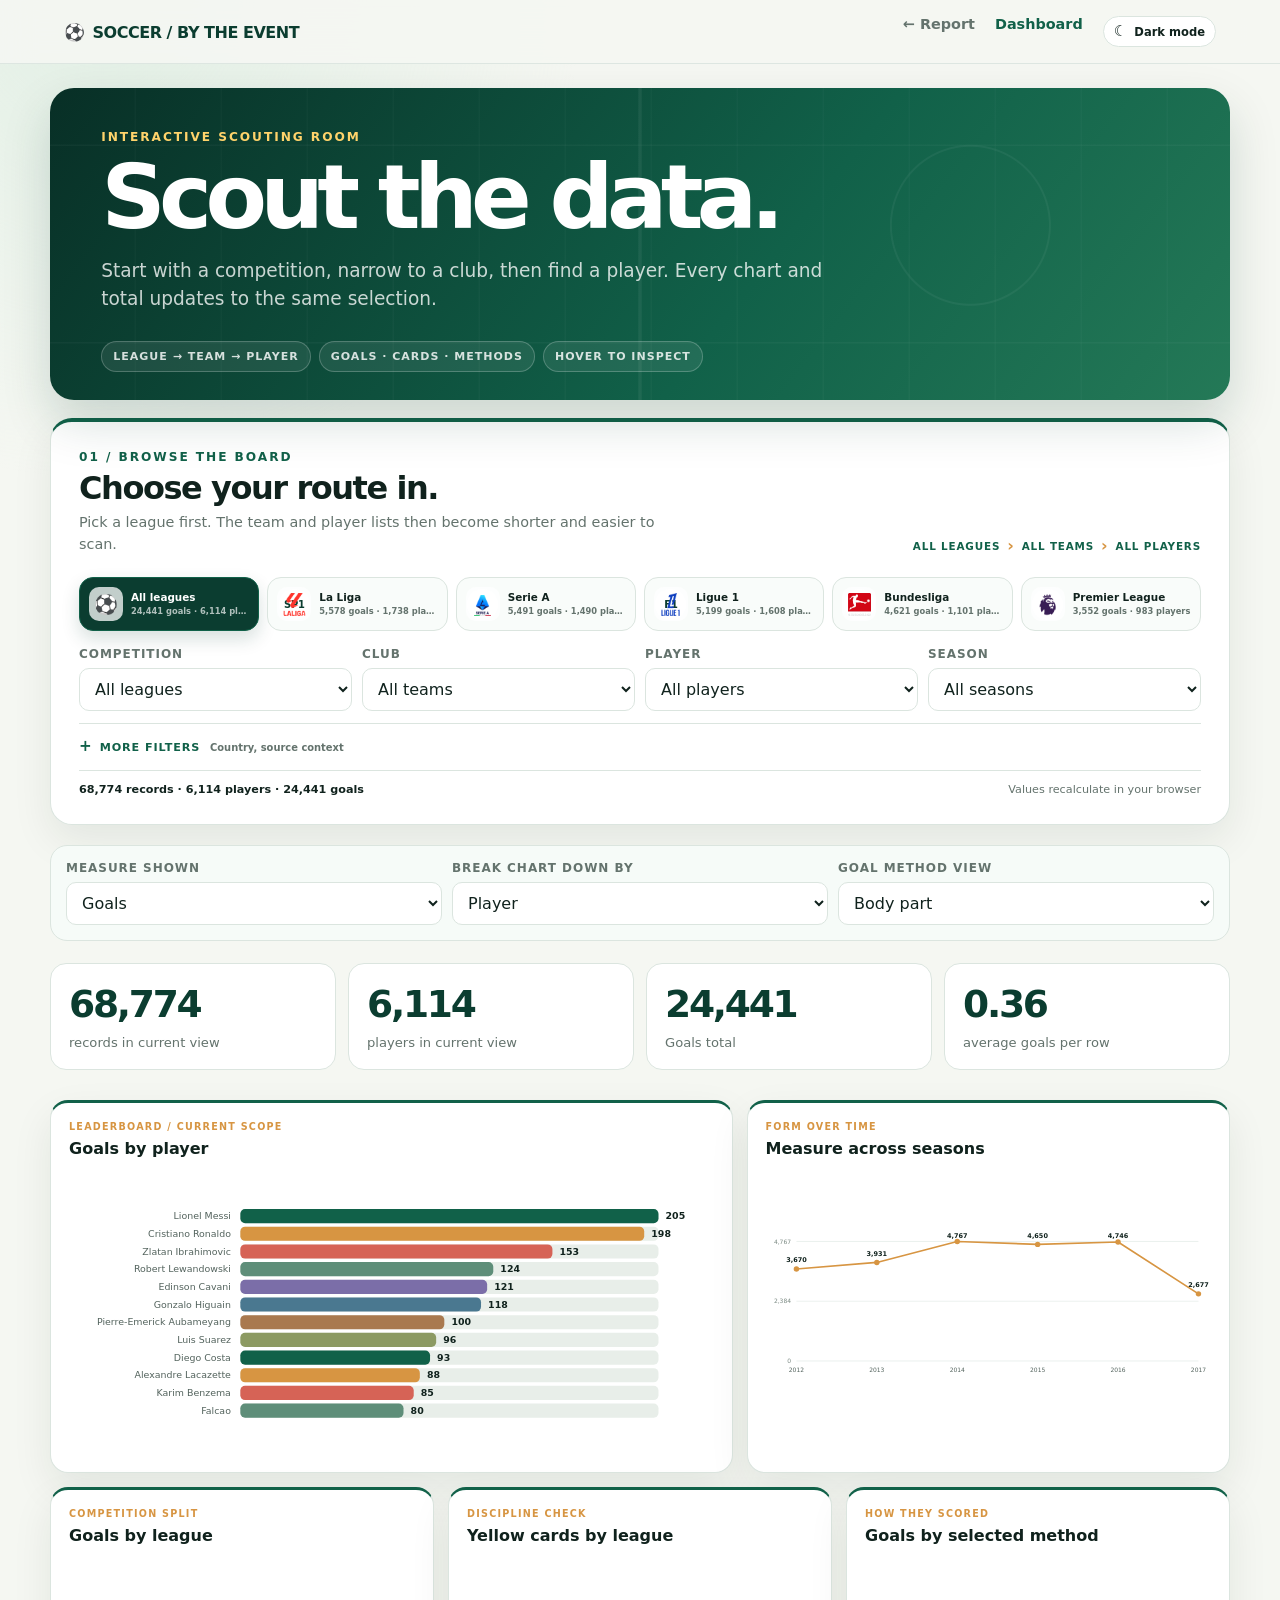
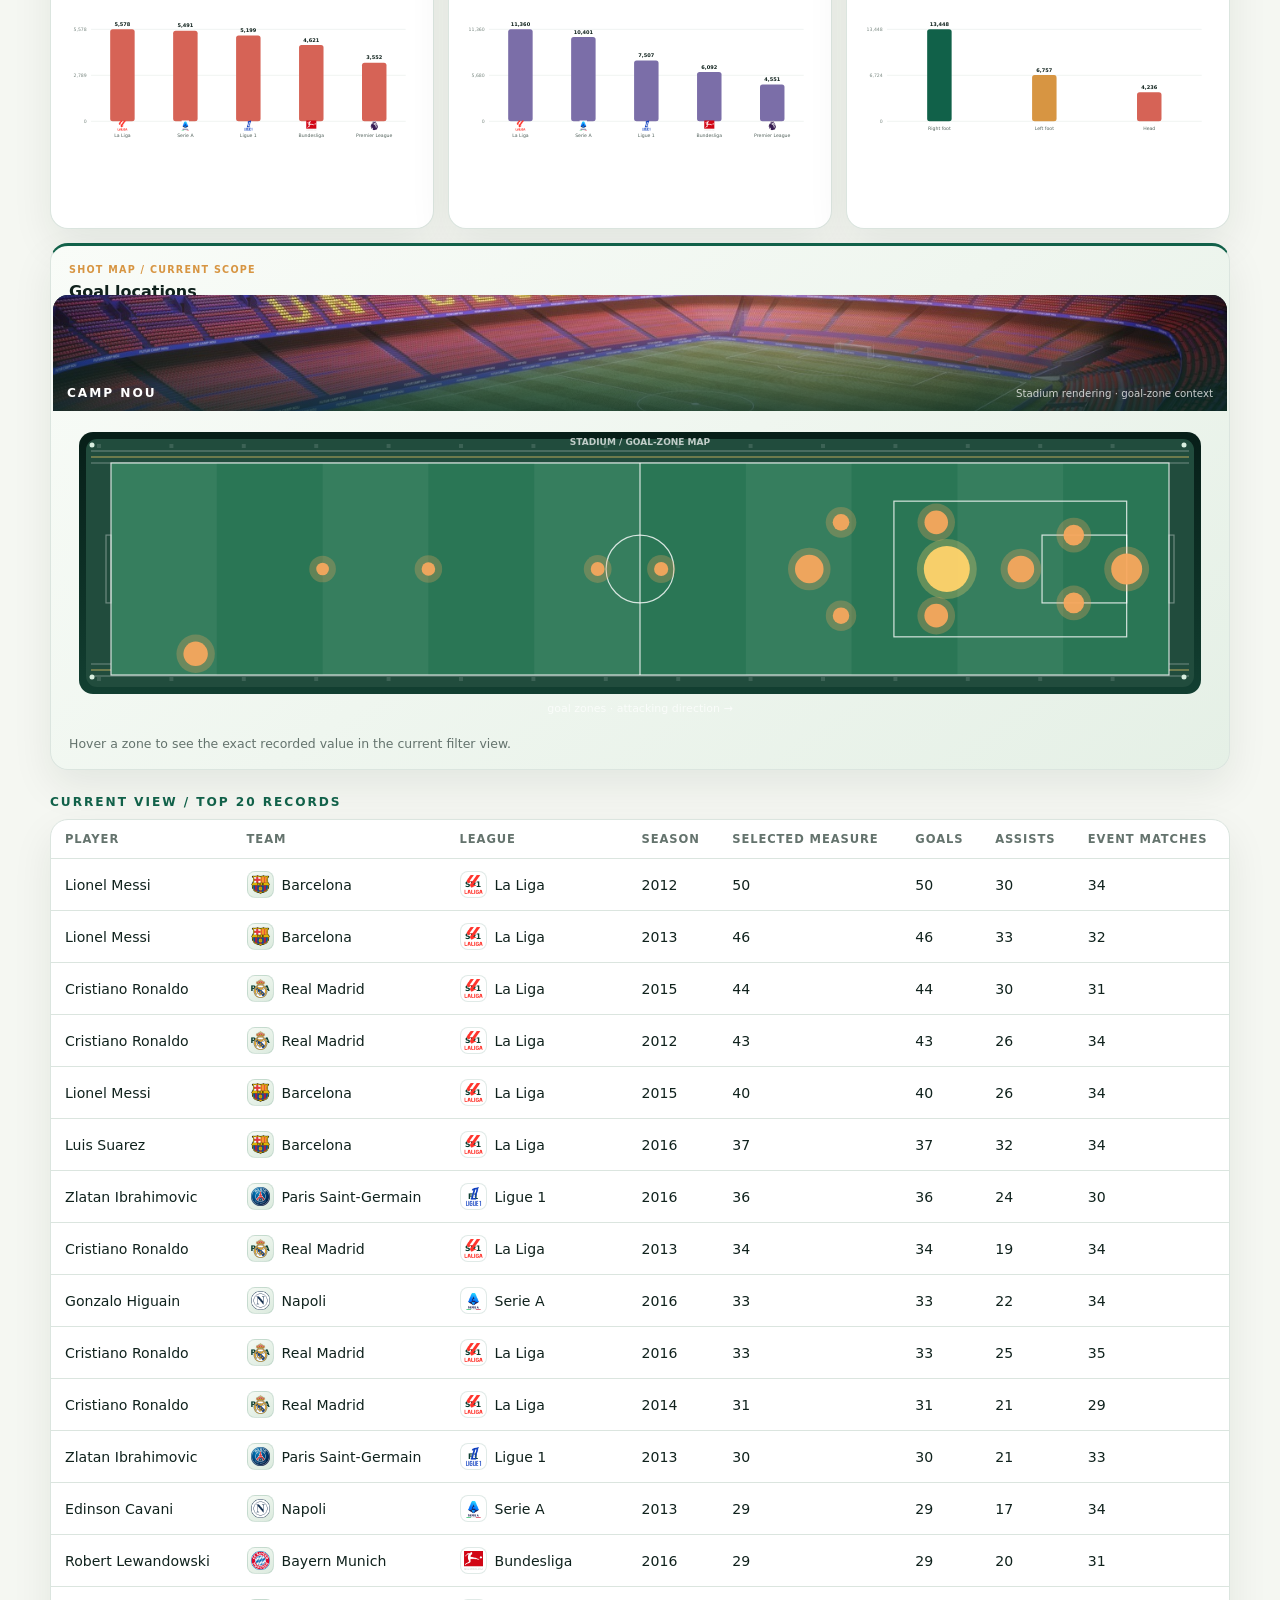
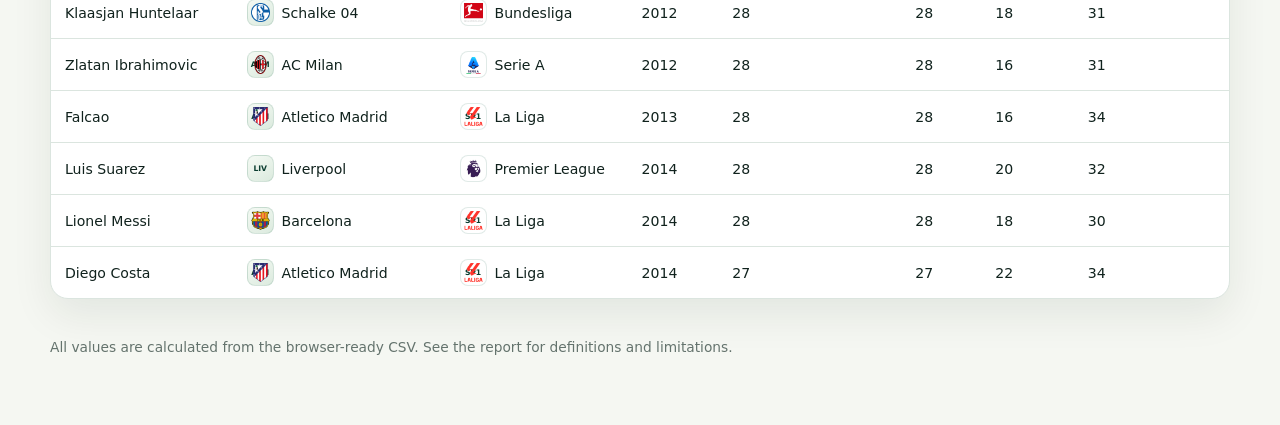
==== commit db259e54: "Reorganize dashboard scouting flow" ====
--- a/dashboard.html
+++ b/dashboard.html
@@ -21,28 +21,41 @@
 
   <main class="content-shell">
     <header class="dashboard-header">
-      <div class="eyebrow">Interactive browser view</div>
-      <h1>Ask a different question.</h1>
-      <p class="lede">Filter the player-season records, switch the measure, and see the leaderboard recalculate in your browser.</p>
-      <div class="hero-meta"><span>LIVE FILTERS</span><span>GOALS · CARDS · METHODS</span><span>SCROLL + HOVER</span></div>
+      <div class="eyebrow">Interactive scouting room</div>
+      <h1>Scout the data.</h1>
+      <p class="lede">Start with a competition, narrow to a club, then find a player. Every chart and total updates to the same selection.</p>
+      <div class="hero-meta"><span>LEAGUE → TEAM → PLAYER</span><span>GOALS · CARDS · METHODS</span><span>HOVER TO INSPECT</span></div>
     </header>
 
     <p id="dashboard-loading" class="loading">Loading the derived soccer data…</p>
     <p id="load-error" class="finding"></p>
 
-    <section class="controls" aria-label="Dashboard filters">
-      <div class="control"><label for="filter-season">Time / season</label><select id="filter-season"></select></div>
-      <div class="control"><label for="filter-player">Group / player</label><select id="filter-player"></select></div>
-      <div class="control"><label for="filter-league">League</label><select id="filter-league"></select></div>
-      <div class="control"><label for="filter-country">Country</label><select id="filter-country"></select></div>
-      <div class="control"><label for="filter-team">Team</label><select id="filter-team"></select></div>
+    <section class="dashboard-explorer" aria-label="Browse the soccer data">
+      <div class="explorer-heading">
+        <div><div class="eyebrow">01 / BROWSE THE BOARD</div><h2>Choose your route in.</h2><p>Pick a league first. The team and player lists then become shorter and easier to scan.</p></div>
+        <div class="scope-breadcrumb" id="scope-breadcrumb" aria-live="polite"><span>ALL LEAGUES</span><b>›</b><span>ALL TEAMS</span><b>›</b><span>ALL PLAYERS</span></div>
+      </div>
+      <div class="league-picker" id="league-picker" role="group" aria-label="Choose a league"></div>
+      <div class="explorer-controls" aria-label="League, team, player, and season filters">
+        <div class="control"><label for="filter-league">Competition</label><select id="filter-league"></select></div>
+        <div class="control"><label for="filter-team">Club</label><select id="filter-team"></select></div>
+        <div class="control"><label for="filter-player">Player</label><select id="filter-player"></select></div>
+        <div class="control"><label for="filter-season">Season</label><select id="filter-season"></select></div>
+      </div>
+      <details class="advanced-filters">
+        <summary>More filters <span>Country, source context</span></summary>
+        <div class="advanced-filter-grid">
+          <div class="control"><label for="filter-country">Country</label><select id="filter-country"></select></div>
+          <button id="reset-filters" type="button">Reset all filters</button>
+        </div>
+      </details>
+      <div class="scope-footer"><span id="scope-note">All competitions · all clubs · all players</span><span>Values recalculate in your browser</span></div>
     </section>
 
     <section class="toolbar" aria-label="Chart switches">
       <div class="control"><label for="measure">Measure shown</label><select id="measure"><option value="goals">Goals</option><option value="assists">Assists</option><option value="goal_contributions">Goal contributions</option><option value="attempts">Shot attempts</option><option value="shots_on_target">Shots on target</option><option value="key_passes">Key passes</option><option value="yellow_cards">Yellow cards</option><option value="event_count">Recorded events</option><option value="finishing_rate">Finishing rate</option><option value="on_target_rate">On-target rate</option><option value="goals_per_event_match">Goals per event match</option></select></div>
       <div class="control"><label for="breakdown">Break chart down by</label><select id="breakdown"><option value="player">Player</option><option value="team">Team</option><option value="league">League</option><option value="country">Country</option><option value="season">Season</option></select></div>
       <div class="control"><label for="method-group">Goal method view</label><select id="method-group"><option value="bodypart">Body part</option><option value="situation">Scoring situation</option><option value="assist_method">Assist method</option></select></div>
-      <button id="reset-filters" type="button">Reset all filters</button>
     </section>
 
     <section class="stat-grid dashboard-stats">
@@ -53,16 +66,16 @@
     </section>
 
     <section class="dashboard-grid">
-      <article class="dashboard-card"><h3 id="dash-current-label">Selected measure by player</h3><div class="chart-plot" id="dash-breakdown-chart"></div></article>
-      <article class="dashboard-card"><h3>Measure across seasons</h3><div class="chart-plot" id="dash-season-chart"></div></article>
-      <article class="dashboard-card"><h3>Goals by league</h3><div class="chart-plot" id="dash-goals-chart"></div></article>
-      <article class="dashboard-card"><h3>Yellow cards by league</h3><div class="chart-plot" id="dash-discipline-chart"></div></article>
-      <article class="dashboard-card"><h3>Goals by selected method</h3><div class="chart-plot" id="dash-method-chart"></div></article>
-      <article class="dashboard-card pitch-card"><h3>Goal locations</h3><div class="stadium-visual"><img src="assets/stadium/camp-nou-render.jpg" alt="Architectural rendering of Camp Nou" loading="lazy"><div><strong>CAMP NOU</strong><span>Stadium rendering · goal-zone context</span></div></div><canvas id="dash-location-chart"></canvas><p class="chart-note">Hover a zone to see the exact recorded value in the current filter view.</p></article>
+      <article class="dashboard-card dashboard-card-primary"><div class="card-kicker">LEADERBOARD / CURRENT SCOPE</div><h3 id="dash-current-label">Selected measure by player</h3><div class="chart-plot" id="dash-breakdown-chart"></div></article>
+      <article class="dashboard-card dashboard-card-season"><div class="card-kicker">FORM OVER TIME</div><h3>Measure across seasons</h3><div class="chart-plot" id="dash-season-chart"></div></article>
+      <article class="dashboard-card"><div class="card-kicker">COMPETITION SPLIT</div><h3>Goals by league</h3><div class="chart-plot" id="dash-goals-chart"></div></article>
+      <article class="dashboard-card"><div class="card-kicker">DISCIPLINE CHECK</div><h3>Yellow cards by league</h3><div class="chart-plot" id="dash-discipline-chart"></div></article>
+      <article class="dashboard-card"><div class="card-kicker">HOW THEY SCORED</div><h3>Goals by selected method</h3><div class="chart-plot" id="dash-method-chart"></div></article>
+      <article class="dashboard-card pitch-card"><div class="card-kicker">SHOT MAP / CURRENT SCOPE</div><h3>Goal locations</h3><div class="stadium-visual"><img src="assets/stadium/camp-nou-render.jpg" alt="Architectural rendering of Camp Nou" loading="lazy"><div><strong>CAMP NOU</strong><span>Stadium rendering · goal-zone context</span></div></div><canvas id="dash-location-chart"></canvas><p class="chart-note">Hover a zone to see the exact recorded value in the current filter view.</p></article>
     </section>
 
     <section>
-      <div class="eyebrow" style="margin-bottom: 10px;">Current view / top 40 records</div>
+      <div class="eyebrow" id="table-view-label" style="margin-bottom: 10px;">Current view / top 20 records</div>
       <div class="table-wrap">
         <table id="dashboard-table">
           <thead><tr><th>Player</th><th>Team</th><th>League</th><th>Season</th><th>Selected measure</th><th>Goals</th><th>Assists</th><th>Event matches</th></tr></thead>
--- a/assets/styles.css
+++ b/assets/styles.css
@@ -216,24 +216,59 @@
 
 .dashboard-header { position: relative; overflow: hidden; margin-top: 24px; padding: 42px clamp(24px, 4vw, 58px) 28px; color: white; background: linear-gradient(128deg, #082f26 0%, #116149 60%, #247957 100%); border-radius: 24px; box-shadow: 0 22px 48px rgba(11,61,48,.17); }
 .dashboard-header h1 { font-size: clamp(2.5rem, 7vw, 5.8rem); }
+.dashboard-explorer { margin: 18px 0 20px; padding: clamp(18px, 3vw, 28px); background: var(--card); border: 1px solid var(--line); border-top: 4px solid var(--green); border-radius: 22px; box-shadow: var(--shadow); }
+.explorer-heading { display: grid; grid-template-columns: minmax(0, 1fr) auto; gap: 24px; align-items: end; }
+.explorer-heading h2 { margin: 8px 0 7px; font-size: clamp(1.4rem, 3vw, 2rem); }
+.explorer-heading p { max-width: 610px; margin: 0; color: var(--muted); font-size: .9rem; line-height: 1.5; }
+.scope-breadcrumb { display: flex; align-items: center; justify-content: flex-end; flex-wrap: wrap; gap: 7px; max-width: 360px; color: var(--green); font-size: .65rem; font-weight: 900; letter-spacing: .08em; text-align: right; }
+.scope-breadcrumb b { color: var(--gold); font-size: 1rem; }
+.league-picker { display: grid; grid-template-columns: repeat(6, minmax(0, 1fr)); gap: 8px; margin: 22px 0 16px; }
+.league-choice { display: grid; grid-template-columns: 34px minmax(0, 1fr); gap: 8px; align-items: center; min-width: 0; padding: 9px; border: 1px solid var(--line); border-radius: 14px; background: color-mix(in srgb, var(--card) 88%, var(--mint)); color: var(--ink); text-align: left; transition: transform .18s ease, border-color .18s ease, background .18s ease, box-shadow .18s ease; }
+.league-choice:hover, .league-choice:focus-visible { transform: translateY(-2px); border-color: var(--green); background: var(--mint); outline: none; box-shadow: 0 8px 18px rgba(17,97,73,.12); }
+.league-choice.active { border-color: var(--green); background: var(--green-dark); color: #fff; box-shadow: 0 8px 18px rgba(11,61,48,.16); }
+.league-choice-icon { display: grid; place-items: center; width: 34px; height: 34px; overflow: hidden; border-radius: 10px; background: rgba(255,255,255,.75); }
+.league-choice .identity-badge { width: 31px; height: 31px; border: 0; box-shadow: none; }
+.league-choice .identity-badge img { inset: 4px; width: calc(100% - 8px); height: calc(100% - 8px); }
+.league-choice-ball { font-size: 1.2rem; line-height: 1; }
+.league-choice-copy { display: grid; min-width: 0; gap: 3px; }
+.league-choice-copy strong { overflow: hidden; font-size: .65rem; line-height: 1.1; text-overflow: ellipsis; white-space: nowrap; }
+.league-choice-copy small { overflow: hidden; color: var(--muted); font-size: .52rem; font-weight: 750; text-overflow: ellipsis; white-space: nowrap; }
+.league-choice.active .league-choice-copy small { color: rgba(255,255,255,.68); }
+.explorer-controls { display: grid; grid-template-columns: repeat(4, minmax(0, 1fr)); gap: 10px; }
+.advanced-filters { margin-top: 12px; border-top: 1px solid var(--line); }
+.advanced-filters summary { padding-top: 13px; color: var(--green); cursor: pointer; font-size: .7rem; font-weight: 850; letter-spacing: .08em; list-style: none; text-transform: uppercase; }
+.advanced-filters summary::-webkit-details-marker { display: none; }
+.advanced-filters summary::before { display: inline-block; margin-right: 7px; content: '+'; font-size: .95rem; }
+.advanced-filters[open] summary::before { content: '−'; }
+.advanced-filters summary span { margin-left: 5px; color: var(--muted); font-size: .62rem; font-weight: 650; letter-spacing: 0; text-transform: none; }
+.advanced-filter-grid { display: grid; grid-template-columns: minmax(0, 1fr) 160px; gap: 10px; align-items: end; padding-top: 12px; }
+.scope-footer { display: flex; justify-content: space-between; gap: 14px; margin-top: 15px; padding-top: 12px; border-top: 1px solid var(--line); color: var(--muted); font-size: .7rem; }
+.scope-footer span:first-child { color: var(--ink); font-weight: 800; }
 .controls { display: grid; grid-template-columns: repeat(5, 1fr); gap: 10px; margin: 12px 0 18px; }
 .control label { display: block; margin: 0 0 7px; color: var(--muted); font-size: .75rem; font-weight: 800; letter-spacing: .08em; text-transform: uppercase; }
 select, button { width: 100%; padding: 10px 11px; border: 1px solid var(--line); border-radius: 10px; background: white; color: var(--ink); font: inherit; }
 select:focus, button:focus { outline: 3px solid rgba(17, 97, 73, .18); border-color: var(--green); }
 button { cursor: pointer; background: var(--green); color: white; border-color: var(--green); font-weight: 750; }
 button:hover { background: var(--green-dark); }
-.toolbar { display: grid; grid-template-columns: repeat(3, minmax(0, 1fr)) 150px; gap: 10px; margin-bottom: 22px; }
+.toolbar { display: grid; grid-template-columns: repeat(3, minmax(0, 1fr)); gap: 10px; margin-bottom: 22px; padding: 15px; background: color-mix(in srgb, var(--card) 82%, var(--mint)); border: 1px solid var(--line); border-radius: 17px; }
 .dashboard-stats { margin-bottom: 30px; }
 .dashboard-stats .stat-card { background: var(--card); color: var(--ink); border: 1px solid var(--line); box-shadow: none; }
 .dashboard-stats .stat-card:nth-child(n) { background: var(--card); }
 .dashboard-stats .stat-label { color: var(--muted); }
 .dashboard-stats .stat-value { color: var(--green-dark); }
-.dashboard-grid { display: grid; grid-template-columns: repeat(2, 1fr); gap: 14px; margin-bottom: 25px; }
+.dashboard-grid { display: grid; grid-template-columns: repeat(12, minmax(0, 1fr)); gap: 14px; margin-bottom: 25px; }
 .dashboard-card { overflow: hidden; padding: 18px; background: var(--card); border: 1px solid var(--line); border-top: 3px solid var(--green); border-radius: 18px; box-shadow: var(--shadow); }
 .dashboard-card { transition: transform .2s ease, box-shadow .2s ease; }
 .dashboard-card:hover { transform: translateY(-3px); box-shadow: 0 20px 34px rgba(16, 34, 29, .12); }
+.dashboard-card-primary { grid-column: span 7; }
+.dashboard-card-season { grid-column: span 5; }
+.dashboard-card:not(.dashboard-card-primary):not(.dashboard-card-season):not(.pitch-card) { grid-column: span 4; }
+.pitch-card { grid-column: span 12; }
+.card-kicker { margin-bottom: 7px; color: var(--gold); font-size: .6rem; font-weight: 900; letter-spacing: .13em; }
 .dashboard-card h3 { margin-bottom: 10px; }
 .dashboard-card canvas { display: block; width: 100%; height: 255px; }
+.dashboard-card-primary .chart-plot, .dashboard-card-season .chart-plot { height: 286px; }
+.pitch-card canvas { height: 300px; }
 .pitch-card { background: linear-gradient(145deg, #f9fcf8, #e5f0e6); }
 .table-wrap { overflow-x: auto; background: var(--card); border: 1px solid var(--line); border-radius: 18px; box-shadow: var(--shadow); }
 table { width: 100%; border-collapse: collapse; font-size: .88rem; }
@@ -286,12 +321,17 @@
 [data-theme="dark"] select, [data-theme="dark"] button { background: #142a21; border-color: #315344; color: #edf7f0; }
 [data-theme="dark"] .scope-item { background: rgba(16,34,27,.75); border-color: #2e4a3d; }
 [data-theme="dark"] tbody tr:hover { background: #183328; }
+[data-theme="dark"] .league-choice { background: #142a21; }
+[data-theme="dark"] .league-choice.active { background: #0d4a36; }
+[data-theme="dark"] .pitch-card { background: linear-gradient(145deg, #122a20, #0e2119); }
 .reveal { opacity: 0; transform: translateY(14px); transition: opacity .55s ease, transform .55s ease; }
 .reveal.is-visible { opacity: 1; transform: none; }
 
 @media (max-width: 820px) {
   .stat-grid, .controls { grid-template-columns: repeat(2, 1fr); }
   .report-section, .dashboard-grid { grid-template-columns: 1fr; }
+  .dashboard-grid { grid-template-columns: repeat(2, minmax(0, 1fr)); }
+  .dashboard-card-primary, .dashboard-card-season, .dashboard-card:not(.dashboard-card-primary):not(.dashboard-card-season):not(.pitch-card), .pitch-card { grid-column: span 2; }
   .toolbar { grid-template-columns: 1fr; }
   .site-nav { align-items: flex-start; gap: 12px; flex-direction: column; }
   .hero-layout { grid-template-columns: 1fr; gap: 28px; }
@@ -299,11 +339,25 @@
   .hero-topline { max-width: 500px; }
   .hero-player-rail { grid-template-columns: 1fr; }
   .hero-feature-head { display: grid; gap: 4px; }
+  .explorer-heading { grid-template-columns: 1fr; gap: 15px; }
+  .scope-breadcrumb { justify-content: flex-start; text-align: left; }
+  .league-picker { grid-template-columns: repeat(3, minmax(0, 1fr)); }
+  .explorer-controls { grid-template-columns: repeat(2, minmax(0, 1fr)); }
 }
 @media (max-width: 500px) {
   .hero, .content-shell { width: min(100% - 28px, 1180px); }
   .stat-grid, .controls { grid-template-columns: 1fr; }
   .nav-links { gap: 13px; }
+  .dashboard-explorer { padding: 17px; }
+  .league-picker { grid-template-columns: repeat(2, minmax(0, 1fr)); }
+  .league-choice { grid-template-columns: 30px minmax(0, 1fr); padding: 7px; }
+  .league-choice-icon { width: 30px; height: 30px; }
+  .league-choice .identity-badge { width: 28px; height: 28px; }
+  .explorer-controls { grid-template-columns: 1fr; }
+  .advanced-filter-grid { grid-template-columns: 1fr; }
+  .scope-footer { display: grid; gap: 4px; }
+  .dashboard-grid { grid-template-columns: 1fr; }
+  .dashboard-card-primary, .dashboard-card-season, .dashboard-card:not(.dashboard-card-primary):not(.dashboard-card-season):not(.pitch-card), .pitch-card { grid-column: span 1; }
   .hero-player-card { grid-template-columns: 46px minmax(0, 1fr) auto; }
   .hero-player-kit { width: 46px; height: 52px; }
   .identity-rail { gap: 3px; }
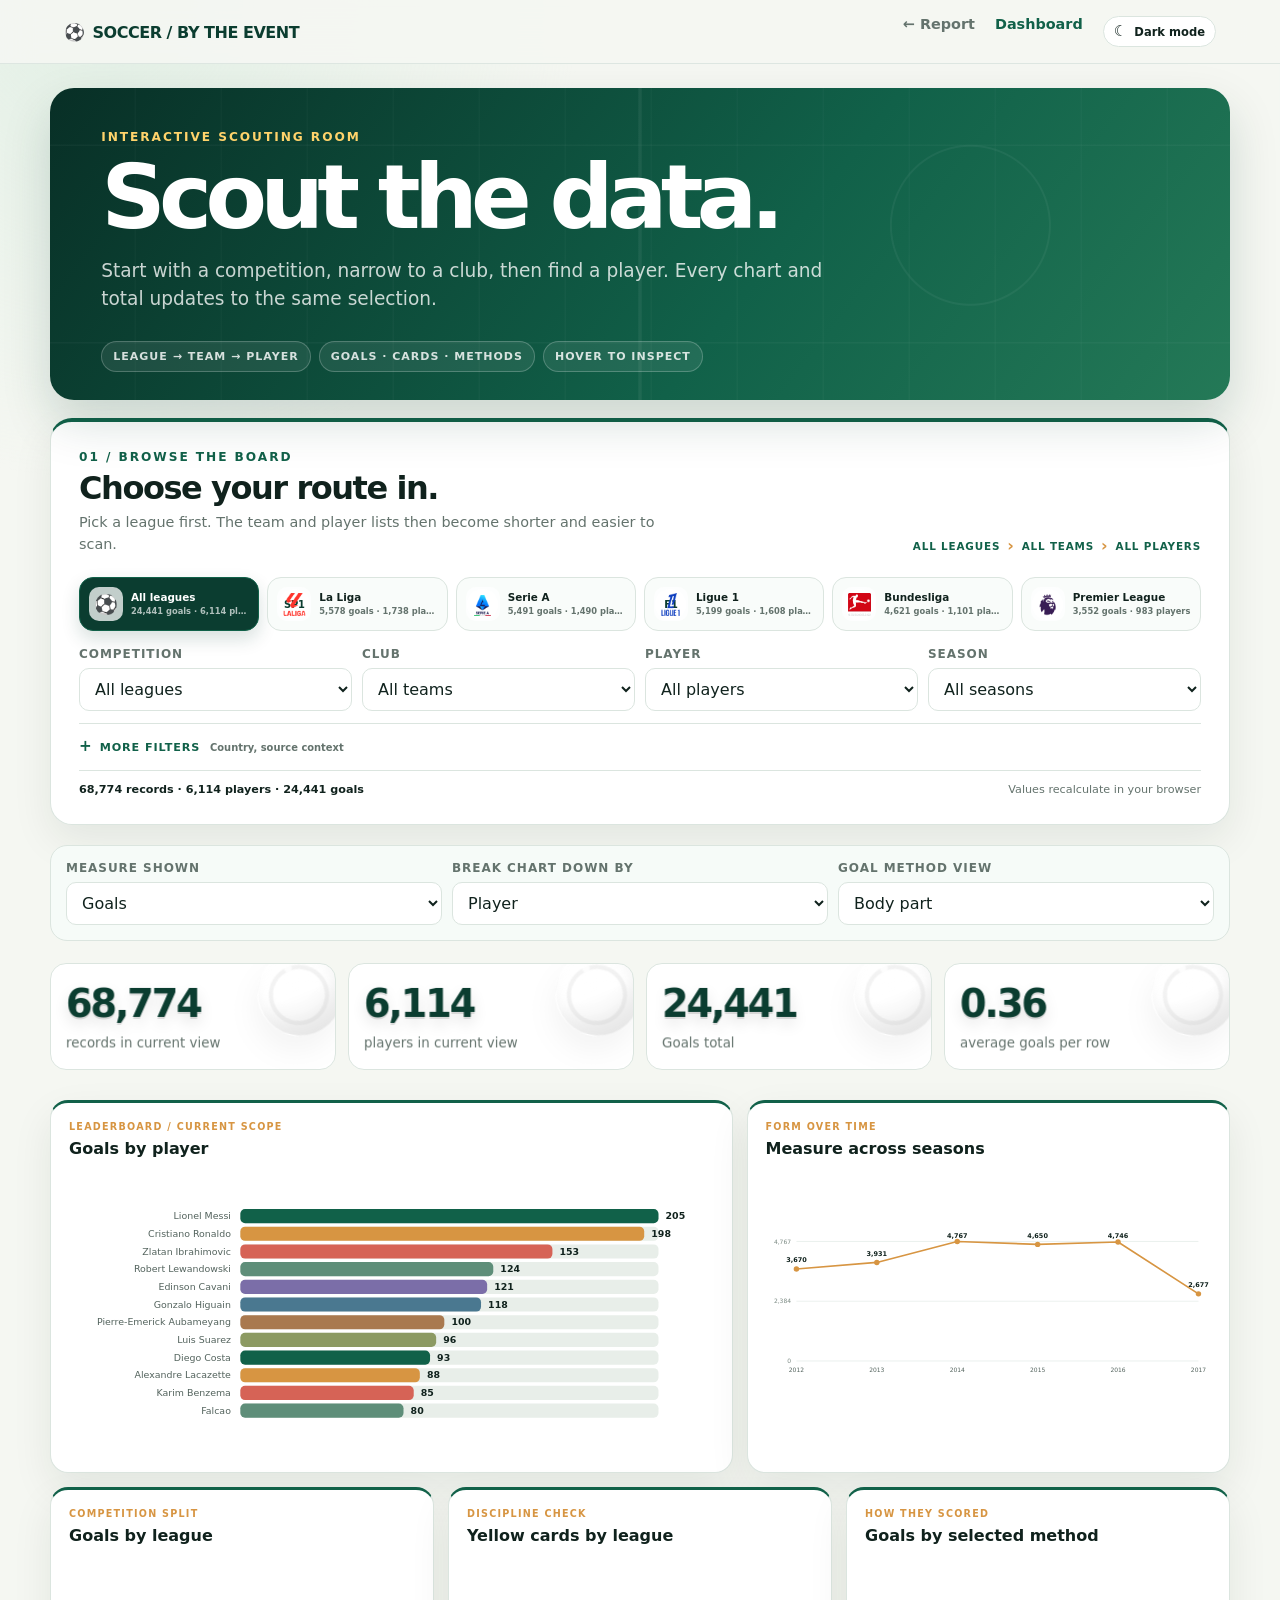
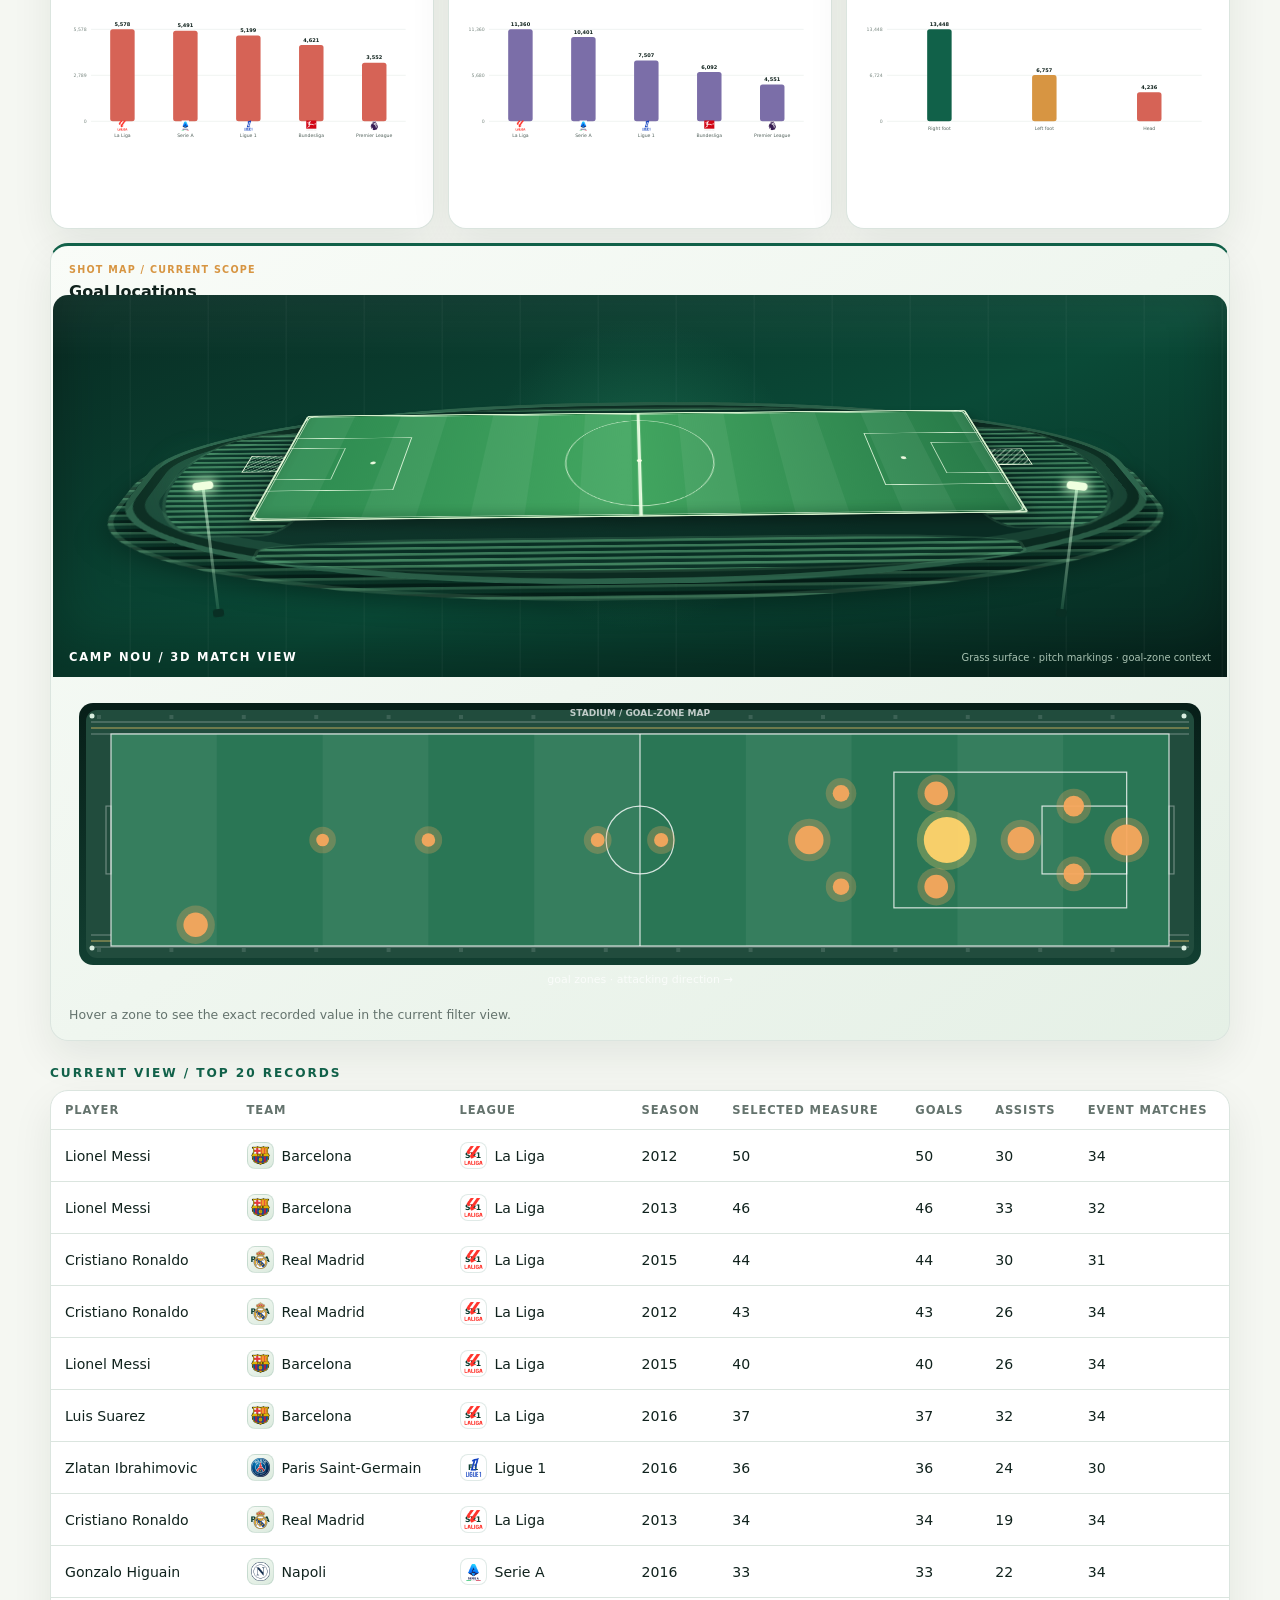
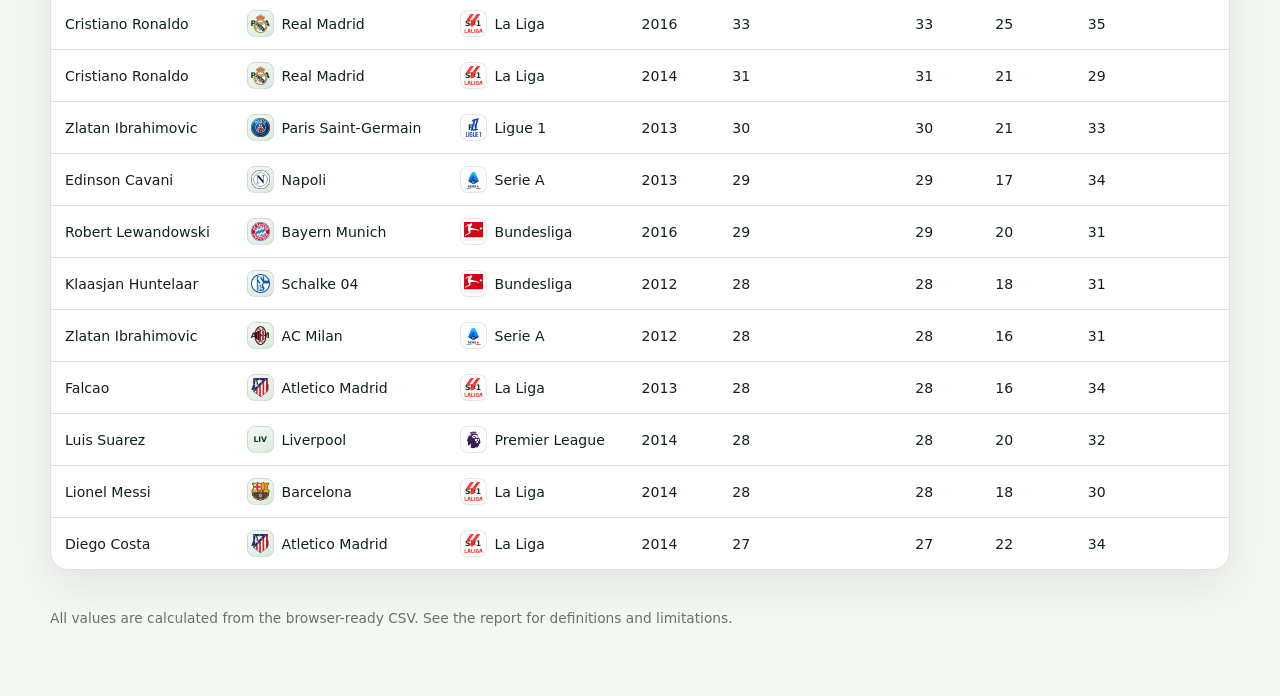
==== commit cd4f8cf8: "Add 3D stadium goal location scene" ====
--- a/dashboard.html
+++ b/dashboard.html
@@ -14,6 +14,14 @@
   <script defer src="assets/site.js"></script>
 </head>
 <body data-page="dashboard">
+  <div class="site-intro" id="site-intro" aria-hidden="true">
+    <div class="site-intro-pitch"></div>
+    <div class="site-intro-content">
+      <div class="site-intro-mark"><span class="site-intro-ball">⚽</span><strong>SOCCER / BY THE EVENT</strong></div>
+      <div class="site-intro-rule"></div>
+      <div class="site-intro-loading"><i></i><span>LOADING MATCH DATA</span><b>01—90′</b></div>
+    </div>
+  </div>
   <nav class="site-nav">
     <a class="brand" href="index.html">SOCCER / BY THE EVENT</a>
     <div class="nav-links"><a href="index.html">← Report</a><a class="active" href="dashboard.html">Dashboard</a><button class="theme-toggle" id="theme-toggle" type="button" aria-pressed="false"><span aria-hidden="true">☾</span><span>Dark mode</span></button></div>
@@ -71,7 +79,20 @@
       <article class="dashboard-card"><div class="card-kicker">COMPETITION SPLIT</div><h3>Goals by league</h3><div class="chart-plot" id="dash-goals-chart"></div></article>
       <article class="dashboard-card"><div class="card-kicker">DISCIPLINE CHECK</div><h3>Yellow cards by league</h3><div class="chart-plot" id="dash-discipline-chart"></div></article>
       <article class="dashboard-card"><div class="card-kicker">HOW THEY SCORED</div><h3>Goals by selected method</h3><div class="chart-plot" id="dash-method-chart"></div></article>
-      <article class="dashboard-card pitch-card"><div class="card-kicker">SHOT MAP / CURRENT SCOPE</div><h3>Goal locations</h3><div class="stadium-visual"><img src="assets/stadium/camp-nou-render.jpg" alt="Architectural rendering of Camp Nou" loading="lazy"><div><strong>CAMP NOU</strong><span>Stadium rendering · goal-zone context</span></div></div><canvas id="dash-location-chart"></canvas><p class="chart-note">Hover a zone to see the exact recorded value in the current filter view.</p></article>
+      <article class="dashboard-card pitch-card"><div class="card-kicker">SHOT MAP / CURRENT SCOPE</div><h3>Goal locations</h3><div class="stadium-3d" role="img" aria-label="Stylized 3D football stadium with a grass pitch and marked goal zones">
+        <div class="stadium-floodlight stadium-floodlight-left"><i></i></div><div class="stadium-floodlight stadium-floodlight-right"><i></i></div>
+        <div class="stadium-scene"><div class="stadium-bowl">
+          <div class="stadium-seats stadium-seats-outer"></div><div class="stadium-seats stadium-seats-inner"></div>
+          <div class="stadium-stand stadium-stand-top"></div><div class="stadium-stand stadium-stand-bottom"></div><div class="stadium-stand stadium-stand-left"></div><div class="stadium-stand stadium-stand-right"></div>
+          <div class="stadium-pitch-wrap"><div class="stadium-pitch">
+            <span class="pitch-halfway"></span><span class="pitch-center-circle"><i></i></span>
+            <span class="pitch-penalty-area pitch-penalty-left"><i class="pitch-six-yard"></i><i class="pitch-spot"></i></span><span class="pitch-penalty-area pitch-penalty-right"><i class="pitch-six-yard"></i><i class="pitch-spot"></i></span>
+            <span class="pitch-corner pitch-corner-tl"></span><span class="pitch-corner pitch-corner-tr"></span><span class="pitch-corner pitch-corner-bl"></span><span class="pitch-corner pitch-corner-br"></span>
+            <span class="pitch-goal pitch-goal-left"></span><span class="pitch-goal pitch-goal-right"></span>
+          </div></div>
+        </div></div>
+        <div class="stadium-3d-caption"><strong>CAMP NOU / 3D MATCH VIEW</strong><span>Grass surface · pitch markings · goal-zone context</span></div>
+      </div><canvas id="dash-location-chart"></canvas><p class="chart-note">Hover a zone to see the exact recorded value in the current filter view.</p></article>
     </section>
 
     <section>
--- a/assets/styles.css
+++ b/assets/styles.css
@@ -18,6 +18,19 @@
 * { box-sizing: border-box; }
 body { margin: 0; overflow-x: hidden; background: radial-gradient(circle at 8% 0%, rgba(207, 232, 216, .5), transparent 30rem), var(--paper); color: var(--ink); }
 a { color: var(--green); }
+.site-intro { position: fixed; inset: 0; z-index: 100; display: grid; place-items: center; overflow: hidden; background: #061f19; color: #fff; pointer-events: none; animation: intro-exit .55s cubic-bezier(.7, 0, .9, 1) 1.15s forwards; }
+.site-intro::before { position: absolute; inset: -30%; content: ''; background: radial-gradient(circle at 50% 45%, rgba(53, 166, 119, .34), transparent 22%), linear-gradient(115deg, transparent 35%, rgba(255,255,255,.08) 35.2% 35.5%, transparent 35.7% 62%, rgba(255,211,107,.13) 62.2% 62.5%, transparent 62.7%); animation: intro-glow 1.4s ease-out both; }
+.site-intro-pitch { position: absolute; inset: -35%; opacity: .6; transform: rotate(-8deg) translateX(-7%); background: repeating-linear-gradient(90deg, transparent 0 105px, rgba(255,255,255,.08) 106px 108px), linear-gradient(90deg, transparent 0 49.8%, rgba(255,255,255,.16) 50% 50.2%, transparent 50.4%), radial-gradient(circle at 50% 50%, transparent 0 85px, rgba(255,255,255,.18) 86px 88px, transparent 89px); animation: intro-pitch-sweep 1.3s cubic-bezier(.2, .8, .2, 1) both; }
+.site-intro-content { position: relative; z-index: 1; width: min(490px, calc(100% - 48px)); }
+.site-intro-mark { display: flex; align-items: center; gap: 13px; opacity: 0; transform: translateY(14px); animation: intro-rise .7s .12s cubic-bezier(.2, .8, .2, 1) forwards; }
+.site-intro-mark strong { font-size: clamp(.85rem, 2vw, 1.05rem); letter-spacing: .16em; }
+.site-intro-ball { display: grid; place-items: center; width: 46px; height: 46px; border: 1px solid rgba(255,255,255,.25); border-radius: 50%; background: rgba(255,255,255,.1); color: #ffd36b; font-size: 1.4rem; animation: intro-ball .95s .1s cubic-bezier(.2, .8, .2, 1) both; }
+.site-intro-rule { width: 0; height: 2px; margin: 21px 0 14px; background: linear-gradient(90deg, #ffd36b, rgba(255,255,255,.22)); animation: intro-rule .75s .43s ease-out forwards; }
+.site-intro-loading { display: flex; align-items: center; justify-content: space-between; gap: 12px; opacity: 0; color: rgba(255,255,255,.62); font-size: .6rem; font-weight: 850; letter-spacing: .14em; animation: intro-rise .55s .55s ease-out forwards; }
+.site-intro-loading i { display: block; width: 6px; height: 6px; border-radius: 50%; background: #ffd36b; box-shadow: 0 0 0 5px rgba(255,211,107,.12); animation: intro-pulse .8s ease-in-out infinite alternate; }
+.site-intro-loading span { flex: 1; }
+.site-intro-loading b { color: #ffd36b; font-size: .58rem; }
+.site-intro.is-complete { opacity: 0; visibility: hidden; transform: scale(1.035); transition: opacity .45s ease, visibility 0s linear .45s, transform .45s ease; }
 
 .site-nav {
   position: sticky;
@@ -90,14 +103,19 @@
 .hero-meta span { padding: 8px 11px; border: 1px solid rgba(255,255,255,.22); border-radius: 999px; color: rgba(255,255,255,.82); background: rgba(255,255,255,.08); font-size: .69rem; font-weight: 800; letter-spacing: .09em; }
 
 .stat-grid { display: grid; grid-template-columns: repeat(4, 1fr); gap: 12px; margin: 0 0 42px; }
-.stat-card { padding: 18px; background: var(--green-dark); color: white; border-radius: 16px; box-shadow: var(--shadow); }
+.stat-card { position: relative; overflow: hidden; isolation: isolate; padding: 18px; background: var(--green-dark); color: white; border-radius: 16px; box-shadow: var(--shadow); perspective: 900px; transform-style: preserve-3d; }
+.stat-card::before { position: absolute; top: -12px; right: -5px; width: 82px; height: 82px; content: ''; border: 1px solid rgba(255,255,255,.2); border-radius: 50%; background: radial-gradient(circle at 29% 24%, rgba(255,255,255,.78) 0 4%, transparent 5%), radial-gradient(circle at 49% 52%, rgba(255,255,255,.22) 0 42%, rgba(0,0,0,.2) 43% 49%, transparent 50%), linear-gradient(145deg, rgba(255,255,255,.42), rgba(255,255,255,.02) 48%, rgba(0,0,0,.3)); opacity: .26; box-shadow: inset -11px -12px 17px rgba(0,0,0,.2), inset 8px 7px 12px rgba(255,255,255,.22), 0 16px 22px rgba(0,0,0,.14); transform: translateZ(18px) rotate(13deg); transition: transform .35s ease, opacity .35s ease; pointer-events: none; }
+.stat-card::after { position: absolute; right: -23px; bottom: -34px; width: 112px; height: 112px; content: ''; border: 1px solid rgba(255,255,255,.18); border-radius: 50%; opacity: .45; transform: rotate(-18deg); pointer-events: none; }
 .stat-card:nth-child(2) { background: var(--green); }
 .stat-card:nth-child(3) { background: #bb7134; }
 .stat-card:nth-child(4) { background: #ba544b; }
 .stat-card { transition: transform .2s ease, box-shadow .2s ease; }
 .stat-card:hover { transform: translateY(-4px); box-shadow: 0 20px 36px rgba(16, 34, 29, .14); }
-.stat-value { display: block; font-size: clamp(1.65rem, 3.5vw, 2.35rem); font-weight: 800; letter-spacing: -.06em; }
+.stat-card:hover::before { opacity: .42; transform: translateZ(25px) translate(-4px, 3px) rotate(22deg); }
+.stat-card .stat-value, .stat-card .stat-label { position: relative; z-index: 1; transform: translateZ(22px); }
+.stat-value { display: block; font-size: clamp(1.65rem, 3.5vw, 2.35rem); font-variant-numeric: tabular-nums; font-weight: 800; letter-spacing: -.06em; text-shadow: 0 2px 0 rgba(0,0,0,.12), 0 7px 16px rgba(0,0,0,.12); }
 .stat-label { display: block; margin-top: 8px; color: rgba(255,255,255,.76); font-size: .82rem; line-height: 1.3; }
+.count-up-pending { opacity: .42; }
 
 .report-section { display: grid; grid-template-columns: minmax(260px, .78fr) minmax(0, 1.22fr); gap: clamp(26px, 4vw, 54px); align-items: start; min-width: 0; padding: 38px 0; border-top: 1px solid var(--line); }
 .report-section > *, .chart-card, .dashboard-card, .control { min-width: 0; }
@@ -270,6 +288,53 @@
 .dashboard-card-primary .chart-plot, .dashboard-card-season .chart-plot { height: 286px; }
 .pitch-card canvas { height: 300px; }
 .pitch-card { background: linear-gradient(145deg, #f9fcf8, #e5f0e6); }
+.stadium-3d { position: relative; height: 382px; overflow: hidden; margin: -16px -16px 18px; border-radius: 15px 15px 0 0; background: radial-gradient(circle at 50% 47%, rgba(53,166,119,.32), transparent 25%), linear-gradient(160deg, #092d24 0%, #0a4a37 54%, #07271f 100%); box-shadow: inset 0 -32px 55px rgba(0,0,0,.28); }
+.stadium-3d::before { position: absolute; inset: 0; content: ''; opacity: .42; background: repeating-linear-gradient(90deg, transparent 0 76px, rgba(255,255,255,.08) 77px 78px), linear-gradient(180deg, rgba(255,255,255,.12), transparent 18%); pointer-events: none; }
+.stadium-scene { position: absolute; inset: 17px 5% 38px; perspective: 850px; transform-style: preserve-3d; animation: stadium-camera 8s ease-in-out infinite alternate; }
+.stadium-bowl { position: absolute; inset: 18px 3% 9px; transform: rotateX(54deg) rotateZ(-1deg); transform-style: preserve-3d; border: 7px solid rgba(119,209,156,.28); border-radius: 48% / 43%; background: linear-gradient(150deg, #133f32, #092c23 74%); box-shadow: 0 27px 28px rgba(0,0,0,.35), inset 0 0 0 11px rgba(3,25,19,.56), inset 0 0 0 24px rgba(122,213,153,.12); }
+.stadium-seats { position: absolute; border-radius: 48% / 43%; pointer-events: none; }
+.stadium-seats-outer { inset: -1%; background: repeating-linear-gradient(180deg, rgba(111,192,143,.46) 0 3px, rgba(17,74,55,.68) 4px 8px, rgba(5,37,29,.8) 9px 13px); transform: translateZ(-18px) scale(1.04); box-shadow: inset 0 0 0 5px rgba(156,230,179,.22); }
+.stadium-seats-inner { inset: 9%; background: repeating-linear-gradient(180deg, rgba(33,113,78,.82) 0 4px, rgba(10,54,41,.82) 5px 9px); transform: translateZ(-8px) scale(1.03); box-shadow: inset 0 0 0 5px rgba(161,231,182,.16), 0 0 0 9px rgba(3,27,20,.45); }
+.stadium-stand { position: absolute; z-index: 2; background: repeating-linear-gradient(180deg, rgba(104,190,136,.5) 0 3px, rgba(7,44,34,.72) 4px 8px); box-shadow: 0 0 0 3px rgba(150,226,173,.12); }
+.stadium-stand-top { top: 3%; left: 15%; width: 70%; height: 15%; border-radius: 50% 50% 25% 25%; transform: translateZ(1px); }
+.stadium-stand-bottom { bottom: 3%; left: 15%; width: 70%; height: 15%; border-radius: 25% 25% 50% 50%; transform: translateZ(1px); }
+.stadium-stand-left { top: 21%; bottom: 21%; left: 3%; width: 14%; border-radius: 50% 20% 20% 50%; transform: translateZ(3px); }
+.stadium-stand-right { top: 21%; right: 3%; bottom: 21%; width: 14%; border-radius: 20% 50% 50% 20%; transform: translateZ(3px); }
+.stadium-pitch-wrap { position: absolute; z-index: 4; inset: 18% 14% 20%; transform: translateZ(22px); filter: drop-shadow(0 9px 8px rgba(0,0,0,.3)); }
+.stadium-pitch { position: relative; width: 100%; height: 100%; overflow: visible; border: 2px solid rgba(240,255,224,.86); border-radius: 4px; background: repeating-linear-gradient(90deg, rgba(255,255,255,.055) 0 7%, transparent 7% 14%), linear-gradient(90deg, #2d8a50, #42a660 48%, #287b49); box-shadow: inset 0 0 0 1px rgba(0,37,17,.22), inset 0 -9px 12px rgba(0,45,20,.18); }
+.stadium-pitch::before, .stadium-pitch::after { position: absolute; content: ''; pointer-events: none; }
+.stadium-pitch::before { inset: 0; background: linear-gradient(90deg, transparent 49.7%, rgba(238,255,230,.9) 49.8% 50.2%, transparent 50.3%); }
+.stadium-pitch::after { inset: 1px; border: 1px solid rgba(238,255,230,.62); }
+.pitch-halfway { position: absolute; top: 0; bottom: 0; left: 50%; z-index: 2; border-left: 1px solid rgba(238,255,230,.74); }
+.pitch-center-circle { position: absolute; top: 50%; left: 50%; z-index: 3; width: 21%; aspect-ratio: 1; border: 1px solid rgba(238,255,230,.82); border-radius: 50%; transform: translate(-50%, -50%); }
+.pitch-center-circle i, .pitch-spot { position: absolute; display: block; width: 5px; height: 5px; border-radius: 50%; background: rgba(247,255,231,.95); }
+.pitch-center-circle i { top: 50%; left: 50%; transform: translate(-50%, -50%); }
+.pitch-penalty-area { position: absolute; top: 24%; bottom: 24%; z-index: 3; width: 17%; border: 1px solid rgba(238,255,230,.84); }
+.pitch-penalty-left { left: -1px; border-left: 0; }
+.pitch-penalty-right { right: -1px; border-right: 0; }
+.pitch-six-yard { position: absolute; top: 19%; bottom: 19%; width: 47%; border: 1px solid rgba(238,255,230,.72); }
+.pitch-penalty-left .pitch-six-yard { left: 0; border-left: 0; }
+.pitch-penalty-right .pitch-six-yard { right: 0; border-right: 0; }
+.pitch-spot { top: 50%; width: 5px; height: 5px; transform: translateY(-50%); }
+.pitch-penalty-left .pitch-spot { right: 22%; }
+.pitch-penalty-right .pitch-spot { left: 22%; }
+.pitch-corner { position: absolute; z-index: 3; width: 11px; height: 11px; border: 1px solid rgba(238,255,230,.82); }
+.pitch-corner-tl { top: -1px; left: -1px; border-right: 0; border-bottom: 0; border-radius: 100% 0 0; }
+.pitch-corner-tr { top: -1px; right: -1px; border-bottom: 0; border-left: 0; border-radius: 0 100% 0 0; }
+.pitch-corner-bl { bottom: -1px; left: -1px; border-top: 0; border-right: 0; border-radius: 0 0 0 100%; }
+.pitch-corner-br { right: -1px; bottom: -1px; border-top: 0; border-left: 0; border-radius: 0 0 100% 0; }
+.pitch-goal { position: absolute; top: 42%; z-index: 4; width: 5%; height: 16%; border: 1px solid rgba(247,255,231,.95); background: repeating-linear-gradient(135deg, rgba(238,255,230,.44) 0 1px, transparent 1px 4px); }
+.pitch-goal-left { left: -5%; }
+.pitch-goal-right { right: -5%; }
+.stadium-floodlight { position: absolute; bottom: 64px; z-index: 6; width: 3px; height: 128px; background: linear-gradient(180deg, rgba(224,255,226,.65), rgba(117,206,151,.15)); transform-origin: bottom; }
+.stadium-floodlight::before { position: absolute; top: -4px; left: -9px; width: 21px; height: 8px; content: ''; border-radius: 5px; background: #efffdf; box-shadow: 0 0 10px 4px rgba(211,255,209,.62), 0 0 42px 13px rgba(85,219,142,.26); }
+.stadium-floodlight i { position: absolute; bottom: -4px; left: -4px; width: 11px; height: 8px; border-radius: 3px; background: #092f24; }
+.stadium-floodlight-left { left: 14%; transform: rotate(-7deg); }
+.stadium-floodlight-right { right: 14%; transform: rotate(7deg); }
+.stadium-3d-caption { position: absolute; right: 16px; bottom: 13px; left: 16px; z-index: 7; display: flex; align-items: baseline; justify-content: space-between; gap: 14px; color: #fff; }
+.stadium-3d-caption strong { font-size: .72rem; letter-spacing: .15em; }
+.stadium-3d-caption span { color: rgba(232,255,235,.72); font-size: .62rem; }
+@keyframes stadium-camera { from { transform: rotateY(-1deg) translateY(1px); } to { transform: rotateY(1deg) translateY(-2px); } }
 .table-wrap { overflow-x: auto; background: var(--card); border: 1px solid var(--line); border-radius: 18px; box-shadow: var(--shadow); }
 table { width: 100%; border-collapse: collapse; font-size: .88rem; }
 th, td { padding: 12px 14px; border-bottom: 1px solid var(--line); text-align: left; white-space: nowrap; overflow-wrap: anywhere; }
@@ -324,6 +389,14 @@
 [data-theme="dark"] .league-choice { background: #142a21; }
 [data-theme="dark"] .league-choice.active { background: #0d4a36; }
 [data-theme="dark"] .pitch-card { background: linear-gradient(145deg, #122a20, #0e2119); }
+[data-theme="dark"] .stadium-3d { background: radial-gradient(circle at 50% 47%, rgba(53,166,119,.25), transparent 25%), linear-gradient(160deg, #061f18 0%, #073b2d 54%, #041a14 100%); }
+@keyframes intro-exit { from { opacity: 1; transform: scale(1); } to { opacity: 0; visibility: hidden; transform: scale(1.035); } }
+@keyframes intro-glow { from { opacity: 0; transform: scale(.84); } 45% { opacity: 1; } to { opacity: .72; transform: scale(1.05); } }
+@keyframes intro-pitch-sweep { from { transform: rotate(-8deg) translateX(-18%); } to { transform: rotate(-8deg) translateX(7%); } }
+@keyframes intro-rise { from { opacity: 0; transform: translateY(14px); } to { opacity: 1; transform: translateY(0); } }
+@keyframes intro-ball { from { opacity: 0; transform: translateX(-80px) rotate(-220deg); } 70% { opacity: 1; transform: translateX(8px) rotate(18deg); } to { opacity: 1; transform: translateX(0) rotate(0); } }
+@keyframes intro-rule { from { width: 0; } to { width: 100%; } }
+@keyframes intro-pulse { from { opacity: .4; transform: scale(.8); } to { opacity: 1; transform: scale(1.15); } }
 .reveal { opacity: 0; transform: translateY(14px); transition: opacity .55s ease, transform .55s ease; }
 .reveal.is-visible { opacity: 1; transform: none; }
 
@@ -370,5 +443,12 @@
   .scorer-shirts { gap: 3px; }
   .kit-visual { width: 100px; height: 118px; }
   .stadium-visual > div { display: grid; gap: 2px; }
+  .stadium-3d { height: 314px; }
+  .stadium-scene { inset: 12px 0 37px; transform: scale(.94); }
+  .stadium-3d-caption { display: grid; gap: 3px; }
   .conversion-card .chart-plot { height: 320px; }
 }
+@media (prefers-reduced-motion: reduce) {
+  .site-intro { display: none; }
+  *, *::before, *::after { scroll-behavior: auto !important; animation-duration: .01ms !important; animation-iteration-count: 1 !important; transition-duration: .01ms !important; }
+}
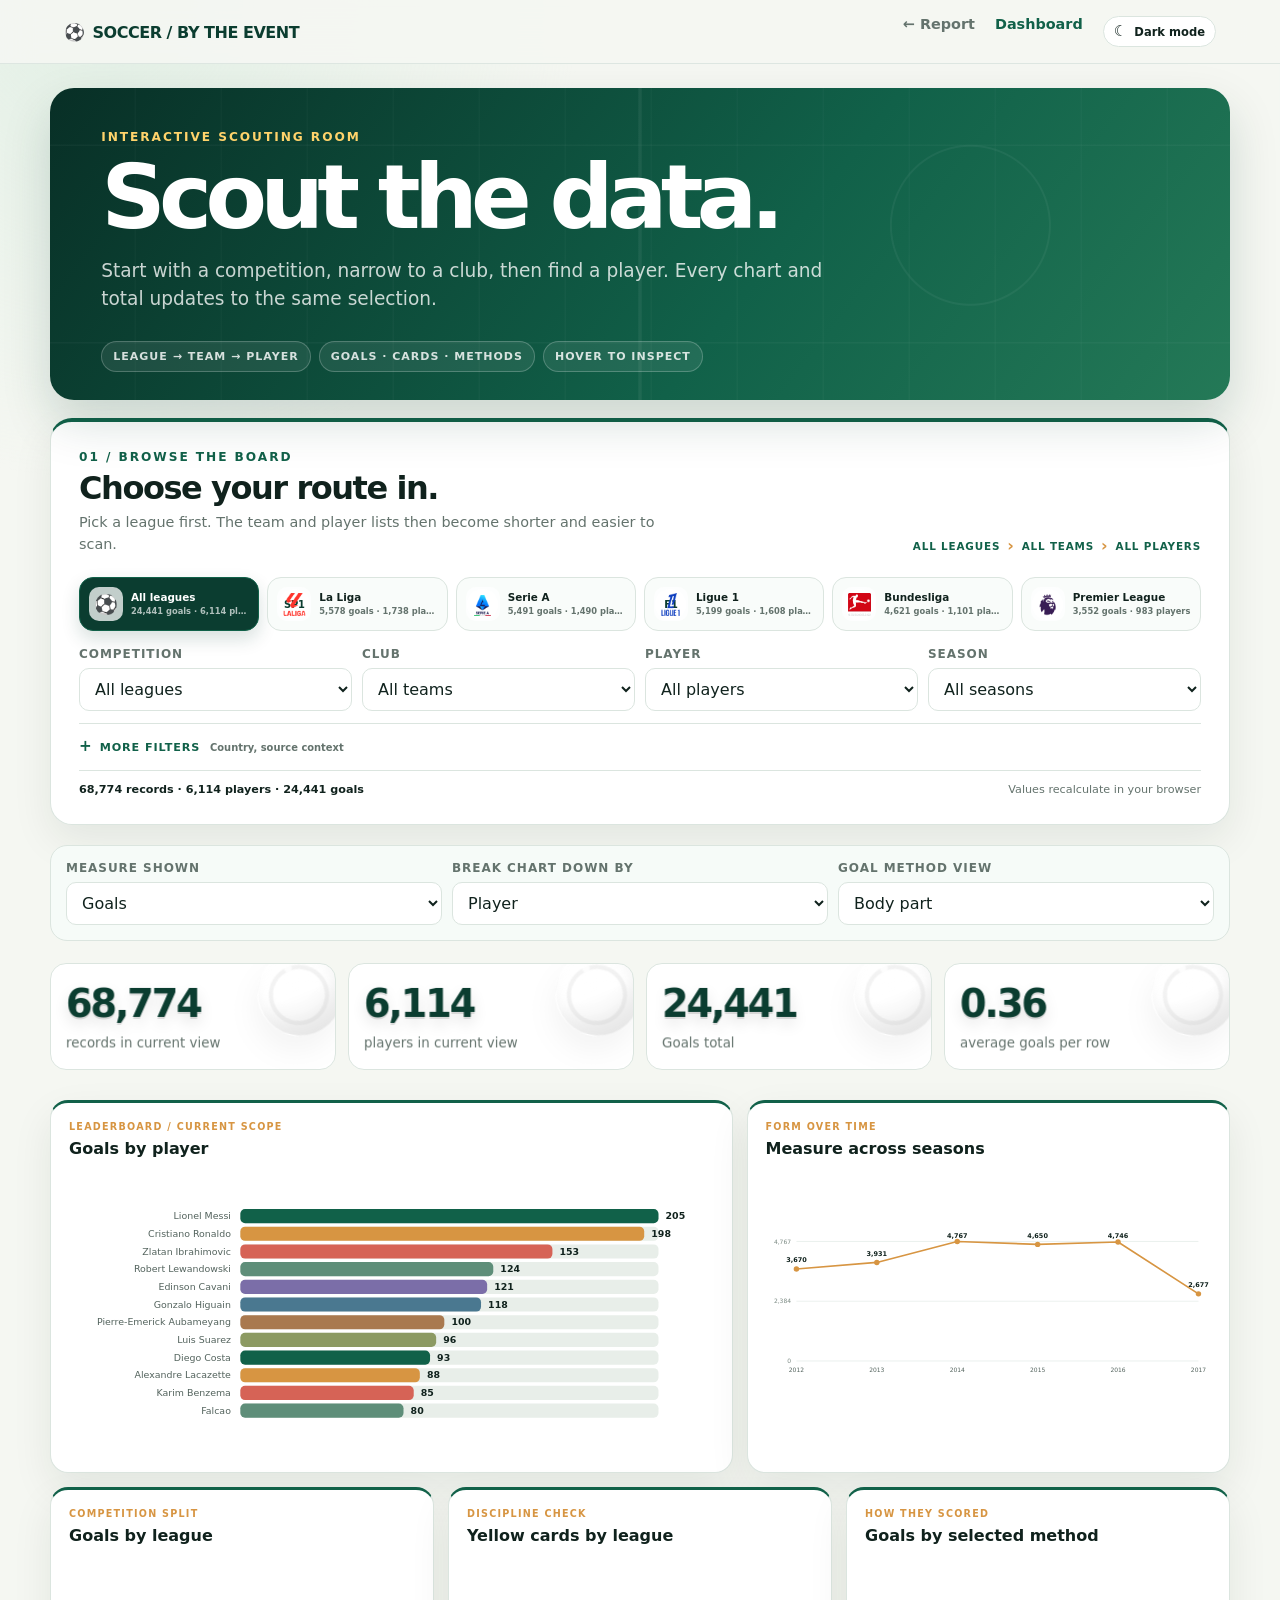
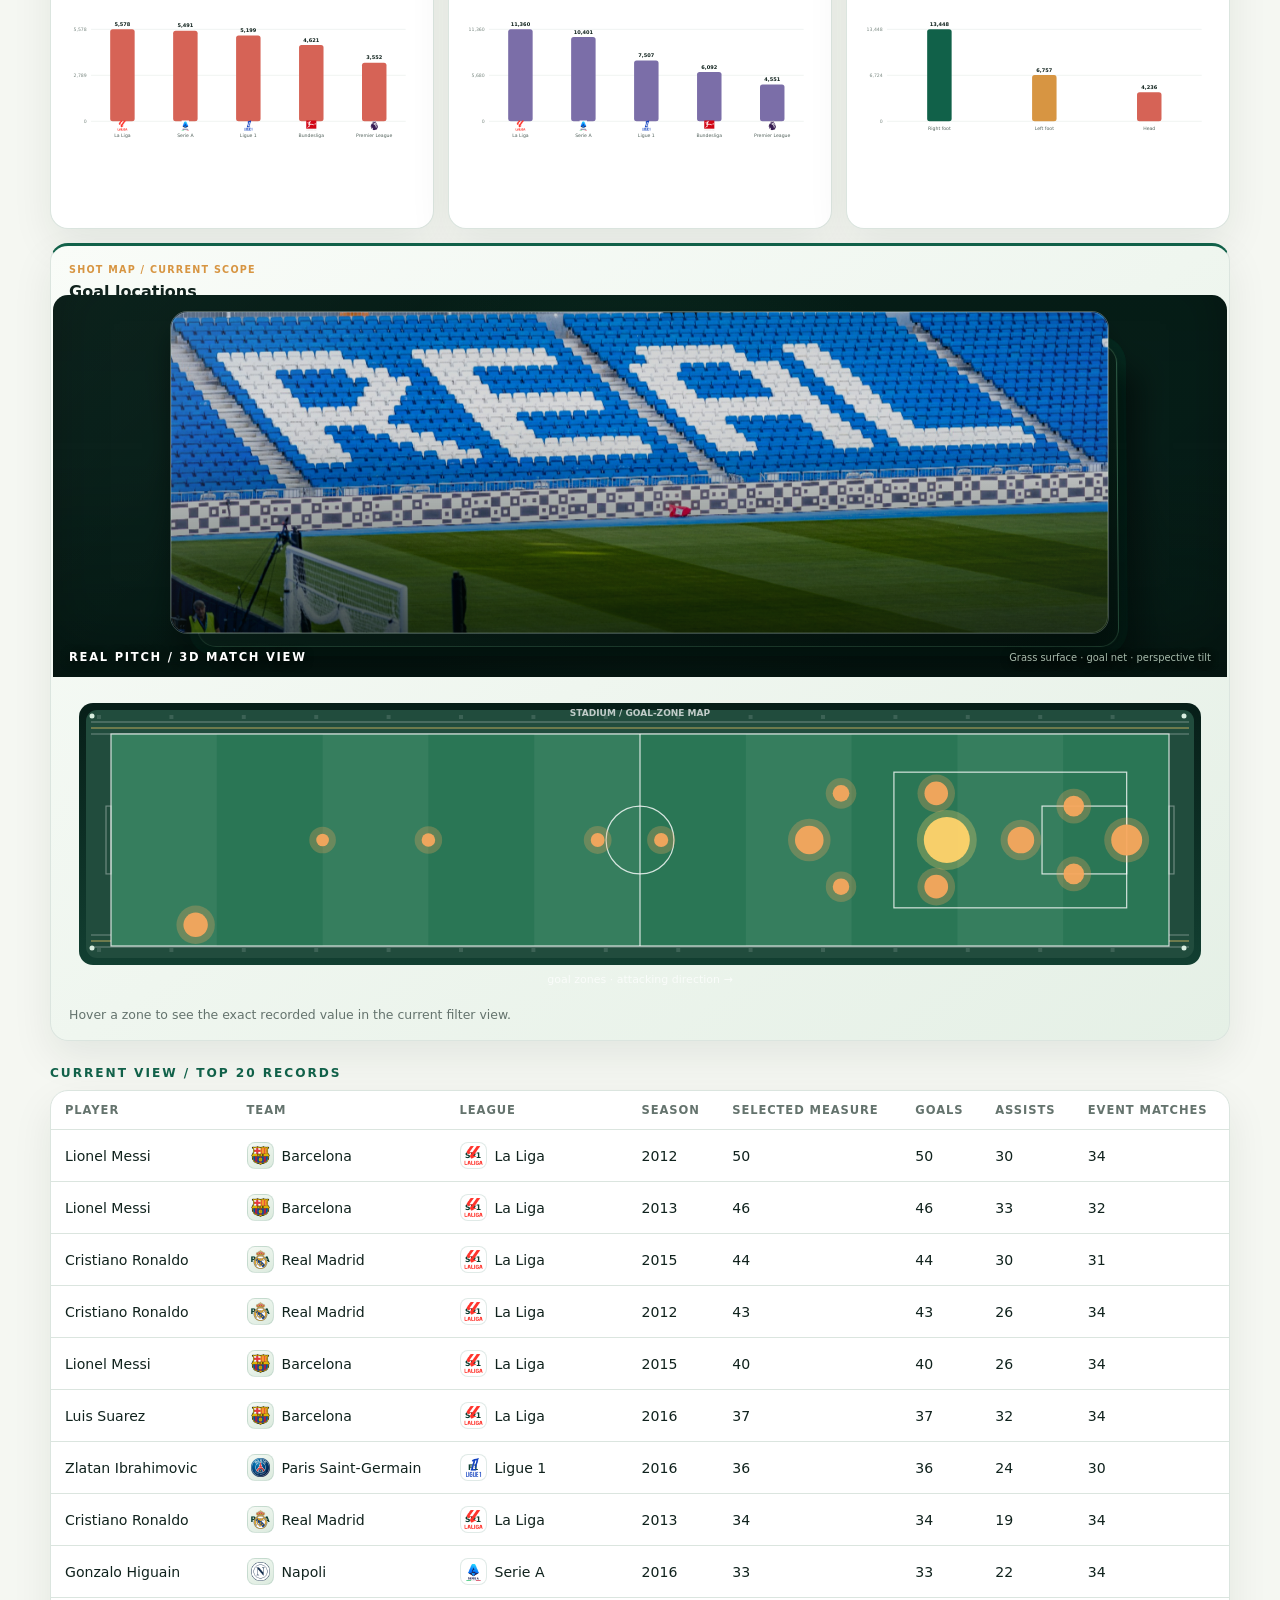
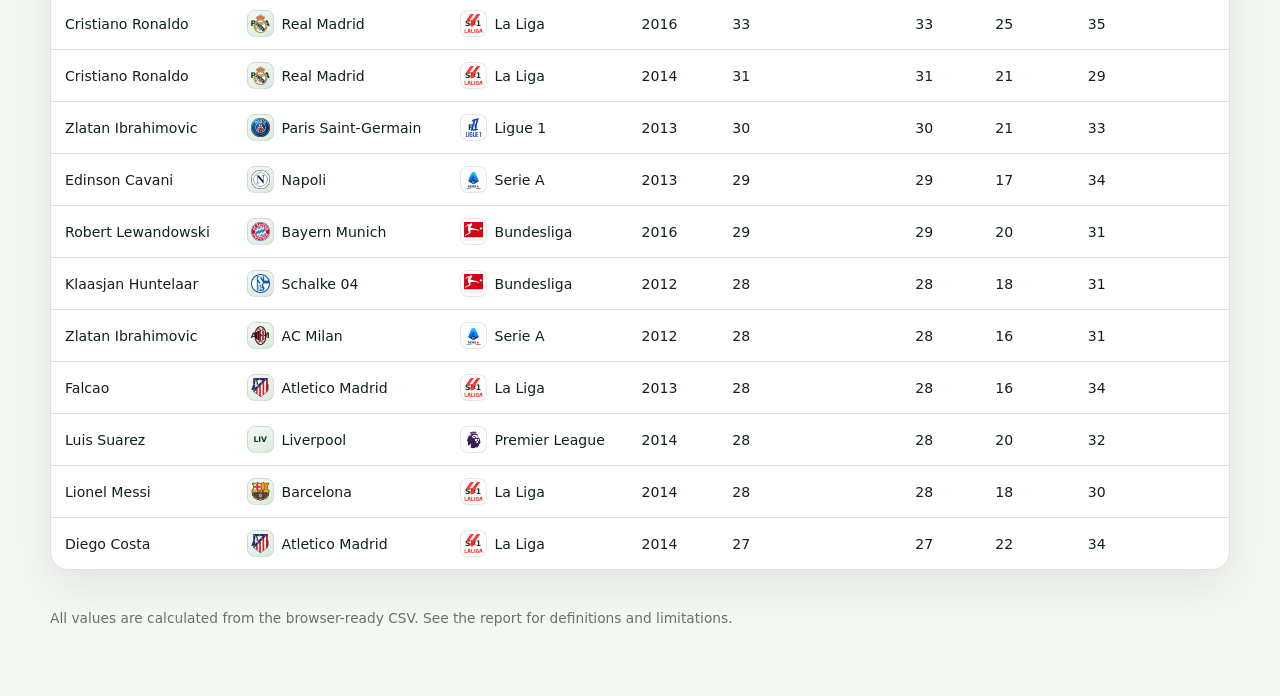
==== commit 4b357463: "Use realistic stadium pitch with 3D tilt" ====
--- a/dashboard.html
+++ b/dashboard.html
@@ -79,19 +79,10 @@
       <article class="dashboard-card"><div class="card-kicker">COMPETITION SPLIT</div><h3>Goals by league</h3><div class="chart-plot" id="dash-goals-chart"></div></article>
       <article class="dashboard-card"><div class="card-kicker">DISCIPLINE CHECK</div><h3>Yellow cards by league</h3><div class="chart-plot" id="dash-discipline-chart"></div></article>
       <article class="dashboard-card"><div class="card-kicker">HOW THEY SCORED</div><h3>Goals by selected method</h3><div class="chart-plot" id="dash-method-chart"></div></article>
-      <article class="dashboard-card pitch-card"><div class="card-kicker">SHOT MAP / CURRENT SCOPE</div><h3>Goal locations</h3><div class="stadium-3d" role="img" aria-label="Stylized 3D football stadium with a grass pitch and marked goal zones">
-        <div class="stadium-floodlight stadium-floodlight-left"><i></i></div><div class="stadium-floodlight stadium-floodlight-right"><i></i></div>
-        <div class="stadium-scene"><div class="stadium-bowl">
-          <div class="stadium-seats stadium-seats-outer"></div><div class="stadium-seats stadium-seats-inner"></div>
-          <div class="stadium-stand stadium-stand-top"></div><div class="stadium-stand stadium-stand-bottom"></div><div class="stadium-stand stadium-stand-left"></div><div class="stadium-stand stadium-stand-right"></div>
-          <div class="stadium-pitch-wrap"><div class="stadium-pitch">
-            <span class="pitch-halfway"></span><span class="pitch-center-circle"><i></i></span>
-            <span class="pitch-penalty-area pitch-penalty-left"><i class="pitch-six-yard"></i><i class="pitch-spot"></i></span><span class="pitch-penalty-area pitch-penalty-right"><i class="pitch-six-yard"></i><i class="pitch-spot"></i></span>
-            <span class="pitch-corner pitch-corner-tl"></span><span class="pitch-corner pitch-corner-tr"></span><span class="pitch-corner pitch-corner-bl"></span><span class="pitch-corner pitch-corner-br"></span>
-            <span class="pitch-goal pitch-goal-left"></span><span class="pitch-goal pitch-goal-right"></span>
-          </div></div>
-        </div></div>
-        <div class="stadium-3d-caption"><strong>CAMP NOU / 3D MATCH VIEW</strong><span>Grass surface · pitch markings · goal-zone context</span></div>
+      <article class="dashboard-card pitch-card"><div class="card-kicker">SHOT MAP / CURRENT SCOPE</div><h3>Goal locations</h3><div class="stadium-3d" id="stadium-3d" role="img" aria-label="Real football stadium pitch with grass, seating, and a goal viewed in perspective">
+        <div class="real-stadium-backplate"></div>
+        <div class="real-stadium-scene"><img class="real-stadium-photo" src="assets/stadium/real-stadium-pitch.jpg" alt="Real football pitch with striped grass, blue stadium seating, and a goal net" loading="lazy" onerror="this.onerror=null;this.src='assets/stadium/real-pitch-night.jpg'"><div class="real-stadium-glass"></div><div class="real-stadium-sheen"></div></div>
+        <div class="stadium-3d-caption"><strong>REAL PITCH / 3D MATCH VIEW</strong><span>Grass surface · goal net · perspective tilt</span></div>
       </div><canvas id="dash-location-chart"></canvas><p class="chart-note">Hover a zone to see the exact recorded value in the current filter view.</p></article>
     </section>
 
--- a/assets/styles.css
+++ b/assets/styles.css
@@ -335,6 +335,19 @@
 .stadium-3d-caption strong { font-size: .72rem; letter-spacing: .15em; }
 .stadium-3d-caption span { color: rgba(232,255,235,.72); font-size: .62rem; }
 @keyframes stadium-camera { from { transform: rotateY(-1deg) translateY(1px); } to { transform: rotateY(1deg) translateY(-2px); } }
+.stadium-3d { height: 382px; perspective: 1200px; cursor: grab; background: radial-gradient(circle at 50% 48%, rgba(42,116,82,.18), transparent 45%), #071e18; }
+.stadium-3d:active { cursor: grabbing; }
+.stadium-3d::before { opacity: .12; background: linear-gradient(135deg, rgba(255,255,255,.22), transparent 32%, transparent 70%, rgba(0,0,0,.38)); }
+.stadium-3d::after { position: absolute; inset: 0; z-index: 3; content: ''; background: linear-gradient(180deg, rgba(3,20,15,.06), transparent 40%, rgba(3,20,15,.38)); pointer-events: none; }
+.real-stadium-backplate { position: absolute; inset: 28px 10% 45px; z-index: 0; border: 1px solid rgba(142,222,169,.3); border-radius: 19px; background: linear-gradient(145deg, #173f32, #03150f); box-shadow: 24px 25px 30px rgba(0,0,0,.44), 0 0 0 9px rgba(8,49,37,.8); transform: translateZ(-25px) translate(19px, 18px) rotateX(1deg); }
+.real-stadium-scene { position: absolute; inset: 16px 10% 43px; z-index: 1; overflow: hidden; border: 1px solid rgba(255,255,255,.3); border-radius: 17px; perspective: 1200px; transform: rotateX(var(--tilt-x, 0deg)) rotateY(var(--tilt-y, 0deg)) translateZ(0); transform-style: preserve-3d; transition: transform .42s cubic-bezier(.2,.75,.2,1); box-shadow: 0 21px 26px rgba(0,0,0,.38); will-change: transform; }
+.real-stadium-photo { display: block; width: 100%; height: 100%; object-fit: cover; object-position: center 67%; filter: saturate(1.08) contrast(1.08) brightness(.86); transform: translateZ(0); }
+.real-stadium-glass { position: absolute; inset: 0; background: linear-gradient(180deg, rgba(255,255,255,.08), transparent 30%, rgba(3,27,19,.2) 68%, rgba(2,16,11,.52)); mix-blend-mode: multiply; pointer-events: none; }
+.real-stadium-sheen { position: absolute; inset: 0; border: 1px solid rgba(236,255,240,.24); border-radius: 17px; background: linear-gradient(120deg, rgba(255,255,255,.2), transparent 22% 72%, rgba(255,255,255,.08)); opacity: .8; pointer-events: none; }
+.stadium-3d-caption { z-index: 5; text-shadow: 0 2px 8px rgba(0,0,0,.55); }
+@media (prefers-reduced-motion: reduce) {
+  .real-stadium-scene { transition: none; transform: none; }
+}
 .table-wrap { overflow-x: auto; background: var(--card); border: 1px solid var(--line); border-radius: 18px; box-shadow: var(--shadow); }
 table { width: 100%; border-collapse: collapse; font-size: .88rem; }
 th, td { padding: 12px 14px; border-bottom: 1px solid var(--line); text-align: left; white-space: nowrap; overflow-wrap: anywhere; }
@@ -445,6 +458,8 @@
   .stadium-visual > div { display: grid; gap: 2px; }
   .stadium-3d { height: 314px; }
   .stadium-scene { inset: 12px 0 37px; transform: scale(.94); }
+  .real-stadium-scene { inset: 14px 5% 43px; }
+  .real-stadium-backplate { inset: 25px 5% 45px; }
   .stadium-3d-caption { display: grid; gap: 3px; }
   .conversion-card .chart-plot { height: 320px; }
 }
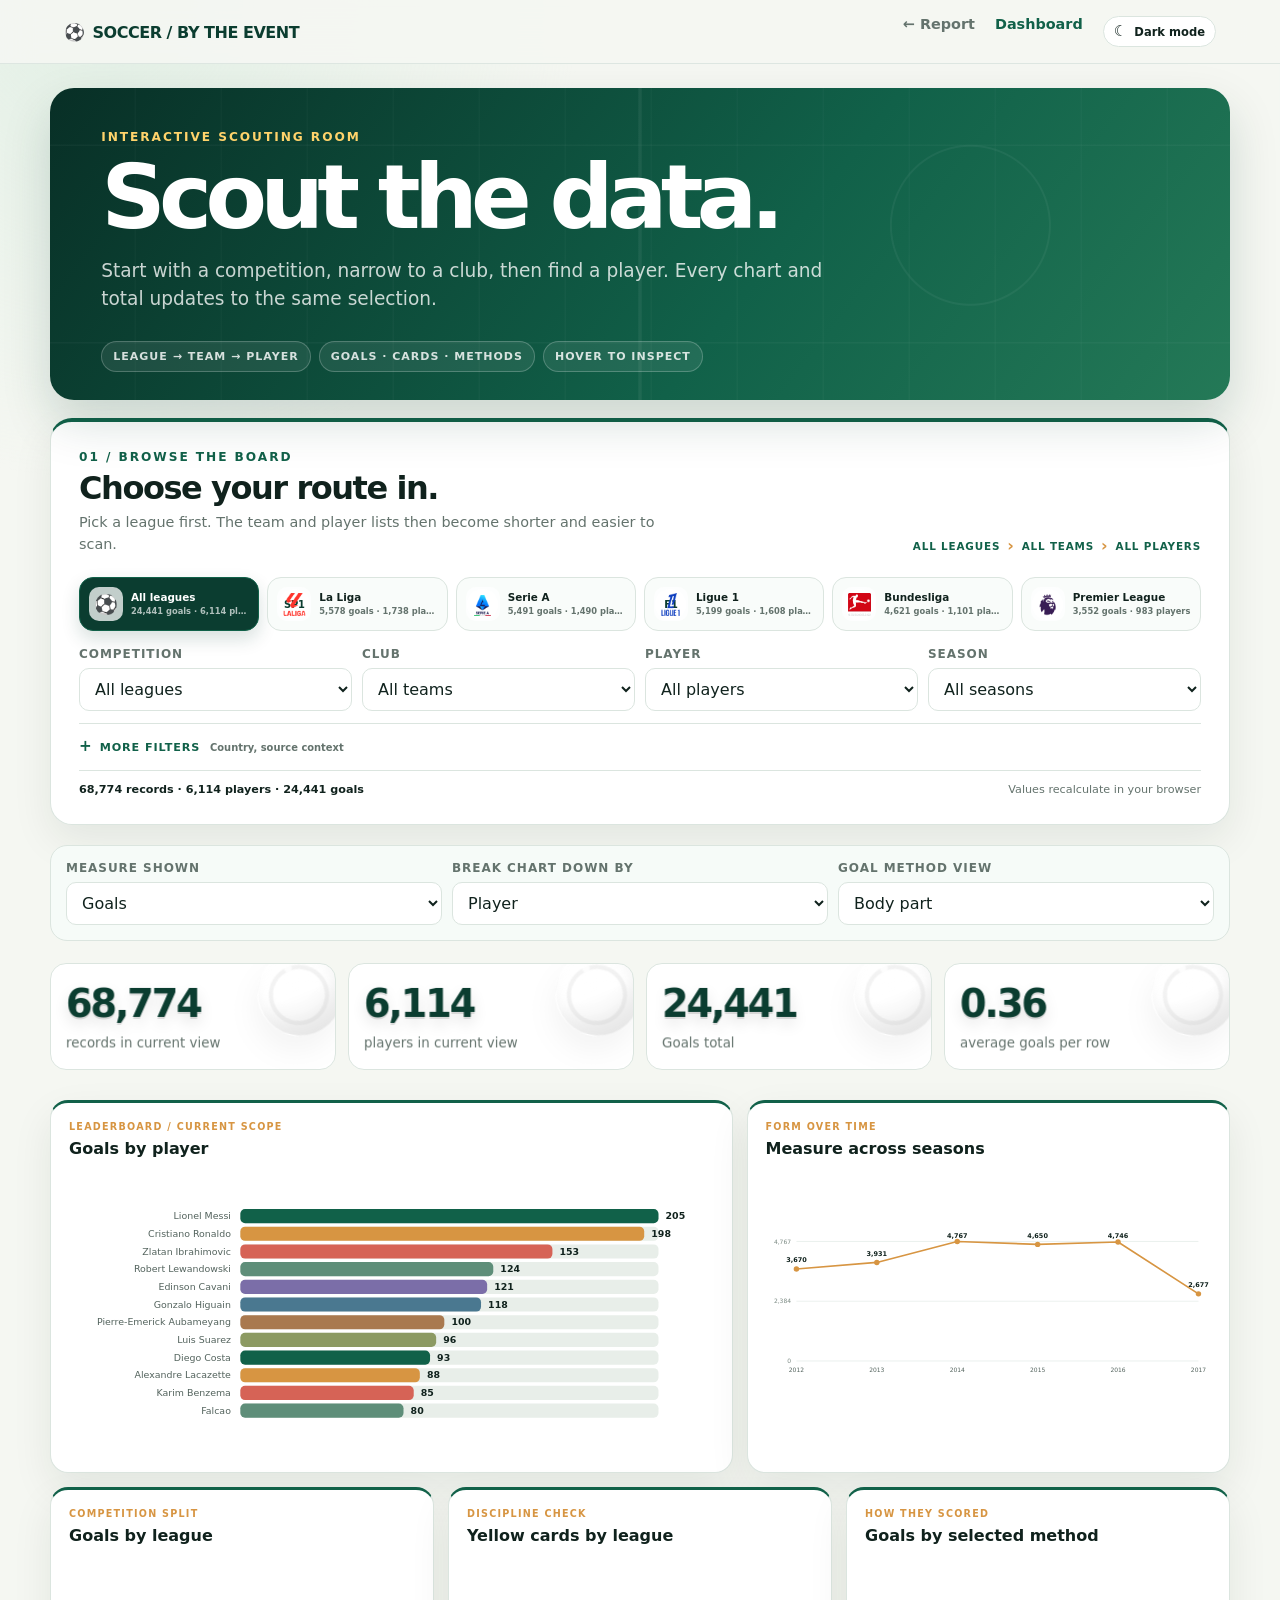
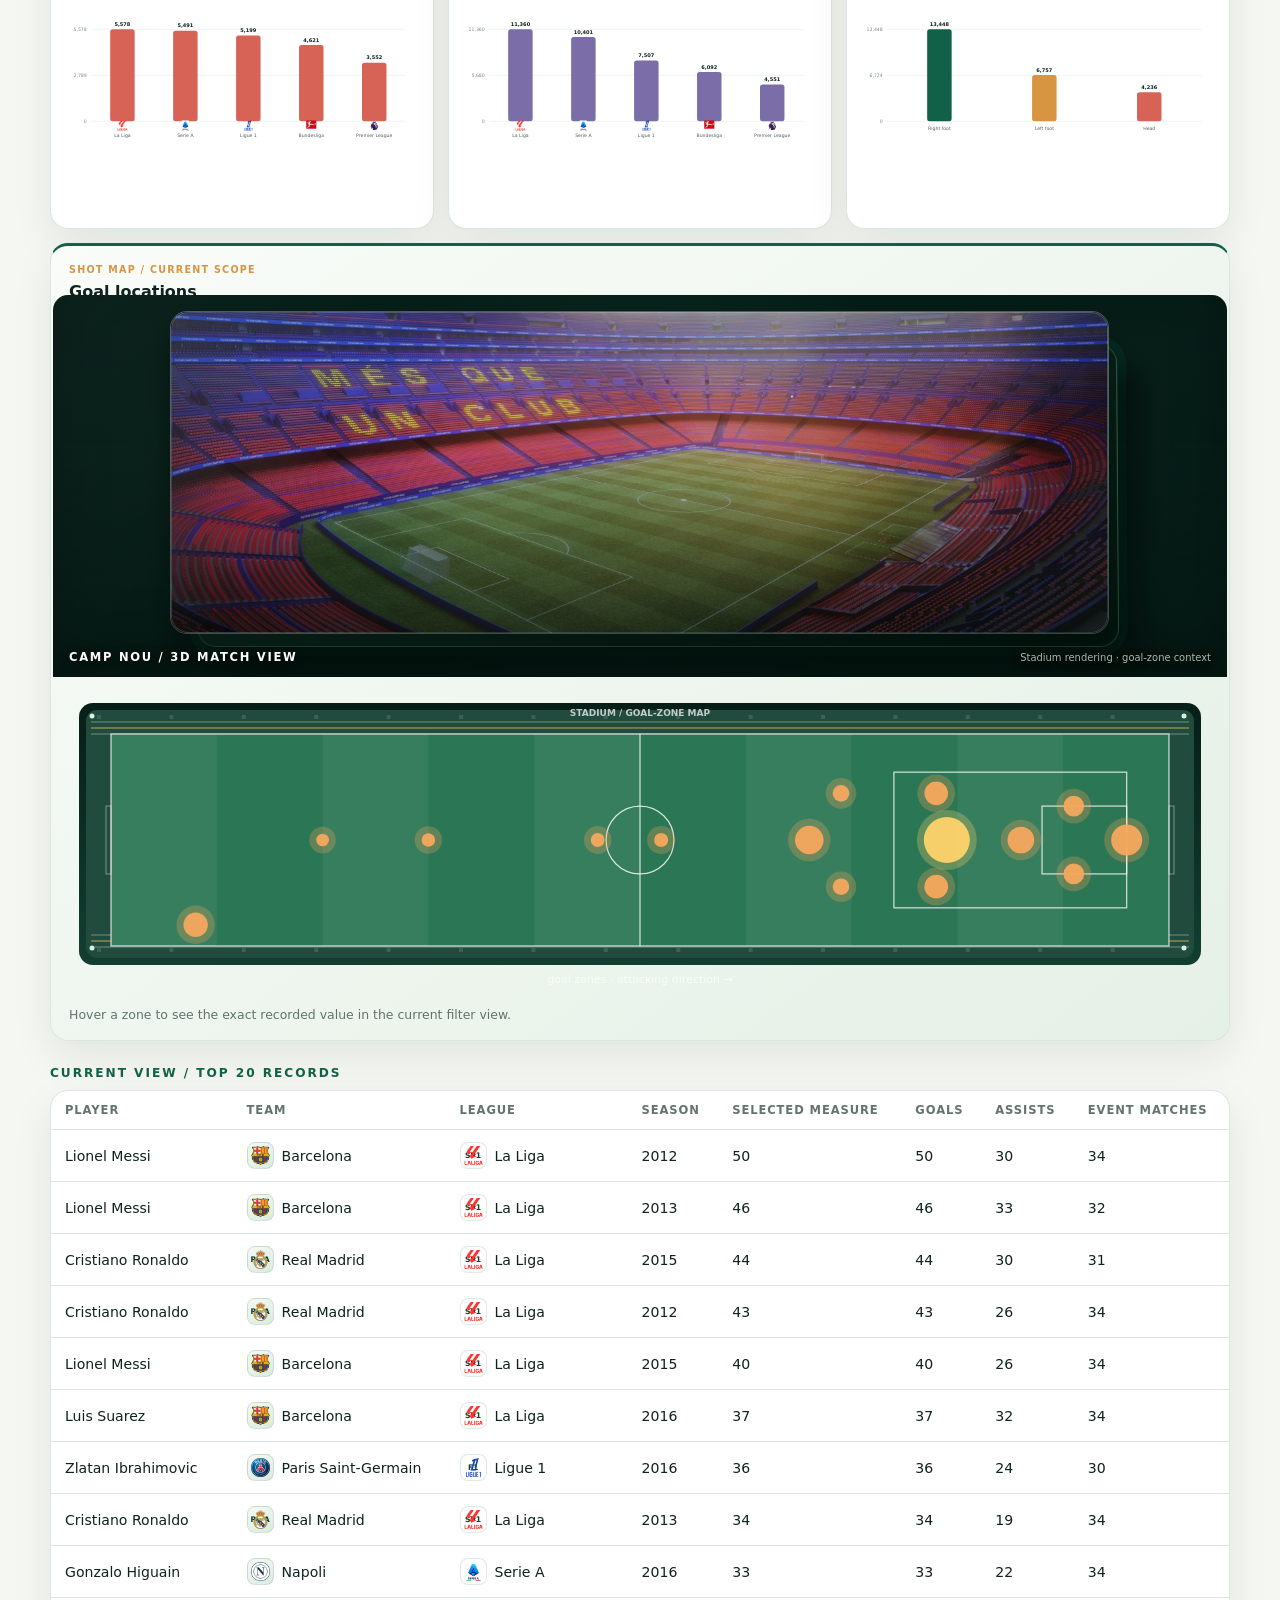
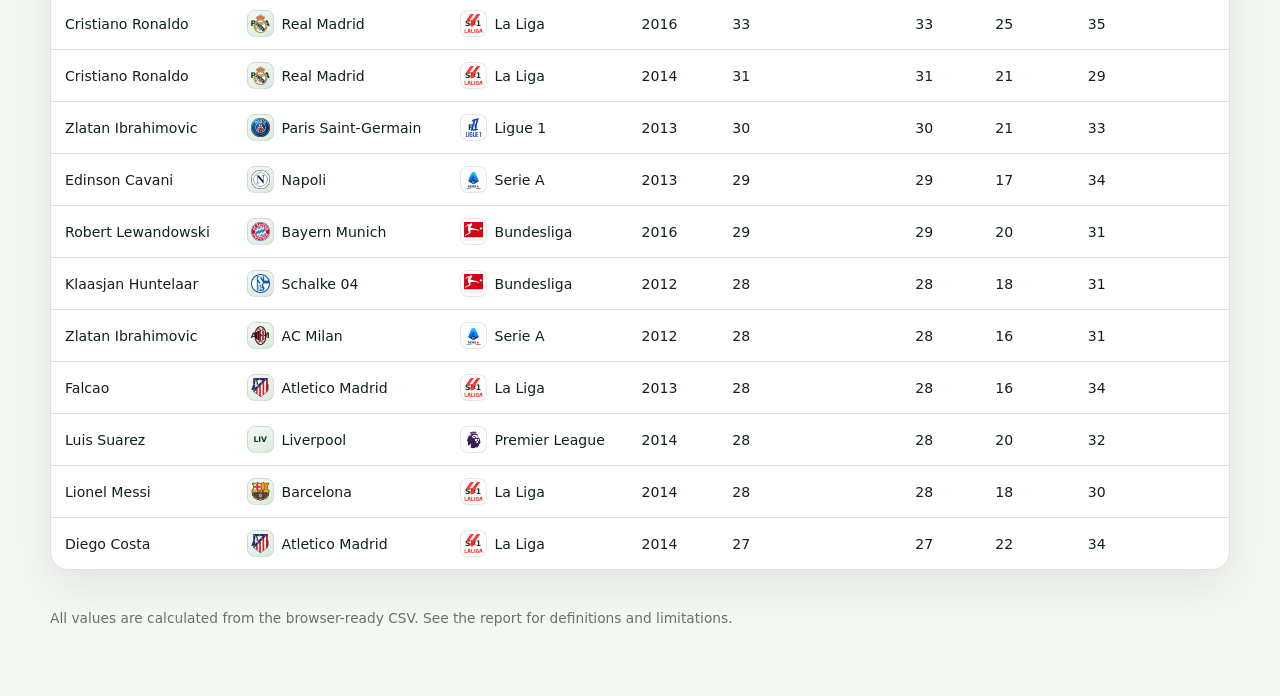
==== commit 110780f8: "Match dashboard stadium to report" ====
--- a/dashboard.html
+++ b/dashboard.html
@@ -79,10 +79,10 @@
       <article class="dashboard-card"><div class="card-kicker">COMPETITION SPLIT</div><h3>Goals by league</h3><div class="chart-plot" id="dash-goals-chart"></div></article>
       <article class="dashboard-card"><div class="card-kicker">DISCIPLINE CHECK</div><h3>Yellow cards by league</h3><div class="chart-plot" id="dash-discipline-chart"></div></article>
       <article class="dashboard-card"><div class="card-kicker">HOW THEY SCORED</div><h3>Goals by selected method</h3><div class="chart-plot" id="dash-method-chart"></div></article>
-      <article class="dashboard-card pitch-card"><div class="card-kicker">SHOT MAP / CURRENT SCOPE</div><h3>Goal locations</h3><div class="stadium-3d" id="stadium-3d" role="img" aria-label="Real football stadium pitch with grass, seating, and a goal viewed in perspective">
+      <article class="dashboard-card pitch-card"><div class="card-kicker">SHOT MAP / CURRENT SCOPE</div><h3>Goal locations</h3><div class="stadium-3d" id="stadium-3d" role="img" aria-label="Camp Nou stadium rendering with a football pitch viewed in perspective">
         <div class="real-stadium-backplate"></div>
-        <div class="real-stadium-scene"><img class="real-stadium-photo" src="assets/stadium/real-stadium-pitch.jpg" alt="Real football pitch with striped grass, blue stadium seating, and a goal net" loading="lazy" onerror="this.onerror=null;this.src='assets/stadium/real-pitch-night.jpg'"><div class="real-stadium-glass"></div><div class="real-stadium-sheen"></div></div>
-        <div class="stadium-3d-caption"><strong>REAL PITCH / 3D MATCH VIEW</strong><span>Grass surface · goal net · perspective tilt</span></div>
+        <div class="real-stadium-scene"><img class="real-stadium-photo" src="assets/stadium/camp-nou-render.jpg" alt="Architectural rendering of Camp Nou with the football pitch visible" loading="lazy" onerror="this.onerror=null;this.src='assets/stadium/real-stadium-pitch.jpg'"><div class="real-stadium-glass"></div><div class="real-stadium-sheen"></div></div>
+        <div class="stadium-3d-caption"><strong>CAMP NOU / 3D MATCH VIEW</strong><span>Stadium rendering · goal-zone context</span></div>
       </div><canvas id="dash-location-chart"></canvas><p class="chart-note">Hover a zone to see the exact recorded value in the current filter view.</p></article>
     </section>
 
--- a/assets/styles.css
+++ b/assets/styles.css
@@ -341,7 +341,7 @@
 .stadium-3d::after { position: absolute; inset: 0; z-index: 3; content: ''; background: linear-gradient(180deg, rgba(3,20,15,.06), transparent 40%, rgba(3,20,15,.38)); pointer-events: none; }
 .real-stadium-backplate { position: absolute; inset: 28px 10% 45px; z-index: 0; border: 1px solid rgba(142,222,169,.3); border-radius: 19px; background: linear-gradient(145deg, #173f32, #03150f); box-shadow: 24px 25px 30px rgba(0,0,0,.44), 0 0 0 9px rgba(8,49,37,.8); transform: translateZ(-25px) translate(19px, 18px) rotateX(1deg); }
 .real-stadium-scene { position: absolute; inset: 16px 10% 43px; z-index: 1; overflow: hidden; border: 1px solid rgba(255,255,255,.3); border-radius: 17px; perspective: 1200px; transform: rotateX(var(--tilt-x, 0deg)) rotateY(var(--tilt-y, 0deg)) translateZ(0); transform-style: preserve-3d; transition: transform .42s cubic-bezier(.2,.75,.2,1); box-shadow: 0 21px 26px rgba(0,0,0,.38); will-change: transform; }
-.real-stadium-photo { display: block; width: 100%; height: 100%; object-fit: cover; object-position: center 67%; filter: saturate(1.08) contrast(1.08) brightness(.86); transform: translateZ(0); }
+.real-stadium-photo { display: block; width: 100%; height: 100%; object-fit: cover; object-position: center 50%; filter: saturate(1.08) contrast(1.08) brightness(.86); transform: translateZ(0); }
 .real-stadium-glass { position: absolute; inset: 0; background: linear-gradient(180deg, rgba(255,255,255,.08), transparent 30%, rgba(3,27,19,.2) 68%, rgba(2,16,11,.52)); mix-blend-mode: multiply; pointer-events: none; }
 .real-stadium-sheen { position: absolute; inset: 0; border: 1px solid rgba(236,255,240,.24); border-radius: 17px; background: linear-gradient(120deg, rgba(255,255,255,.2), transparent 22% 72%, rgba(255,255,255,.08)); opacity: .8; pointer-events: none; }
 .stadium-3d-caption { z-index: 5; text-shadow: 0 2px 8px rgba(0,0,0,.55); }
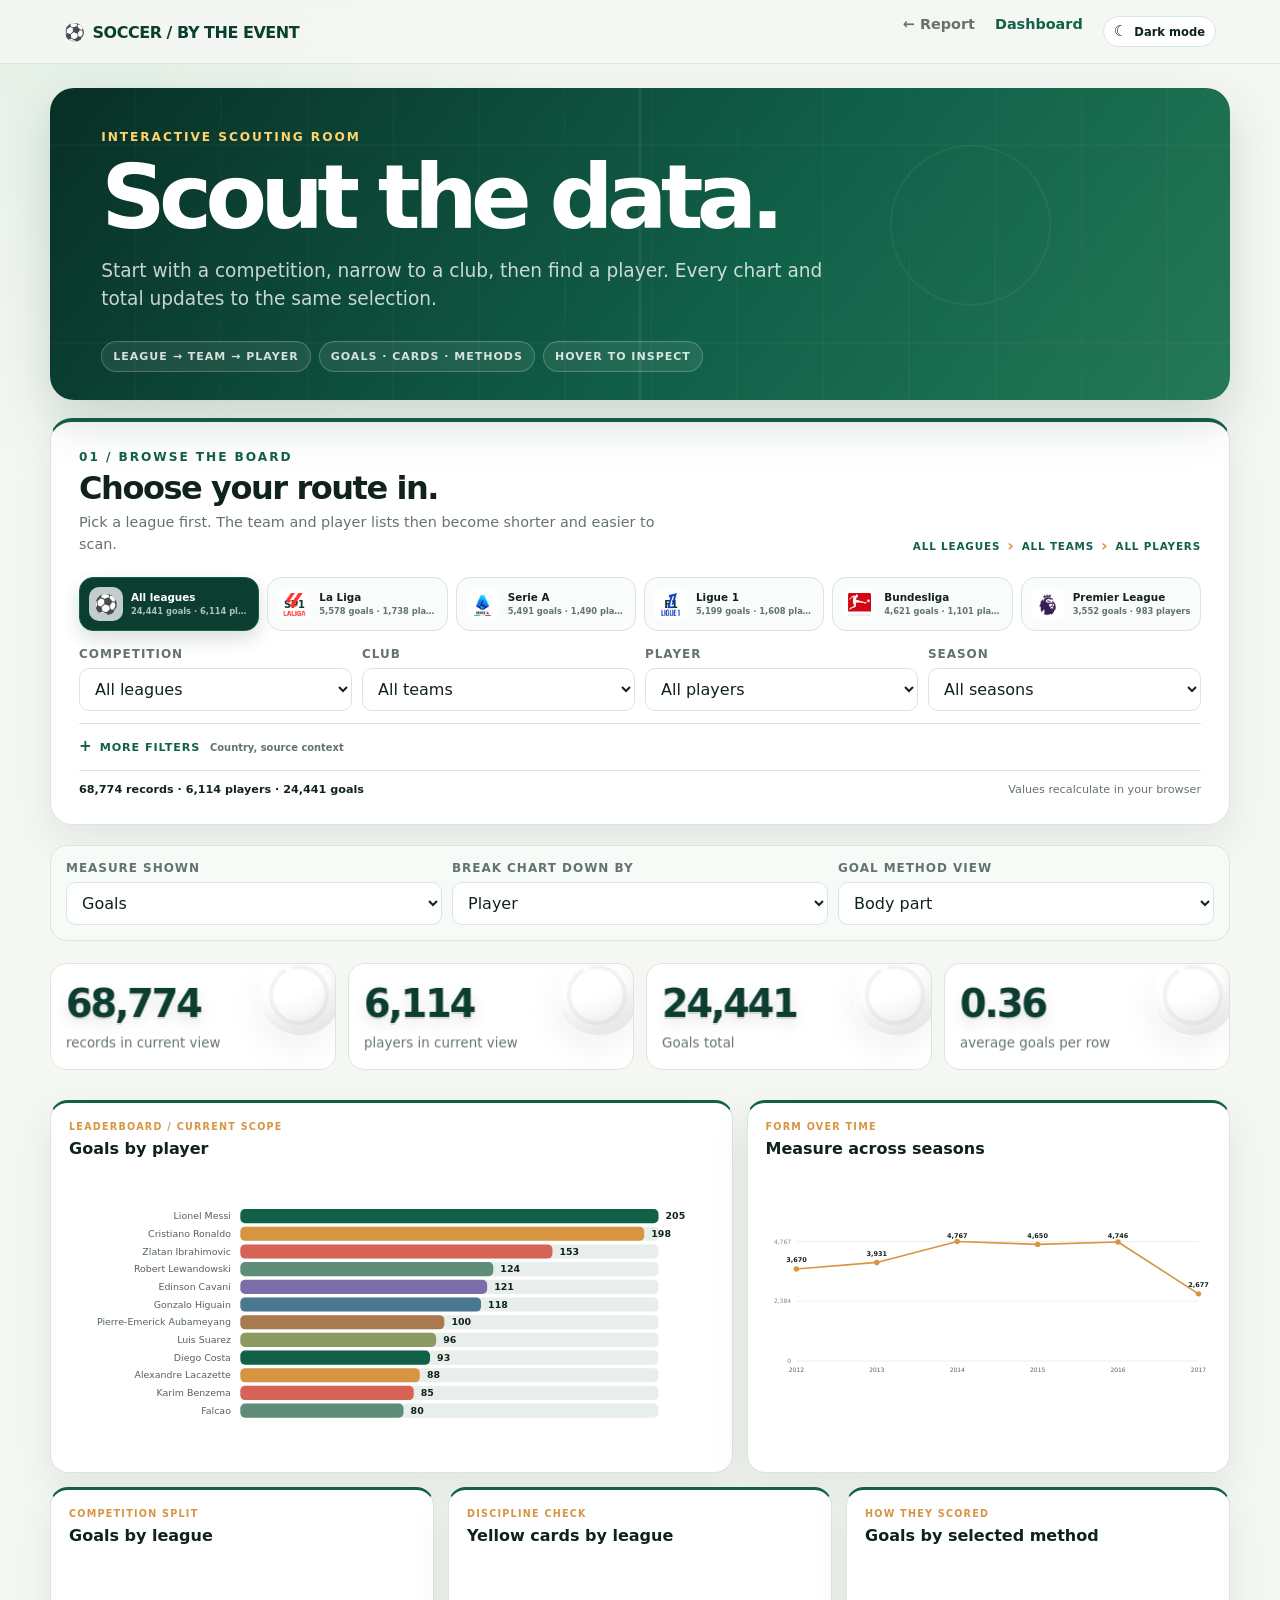
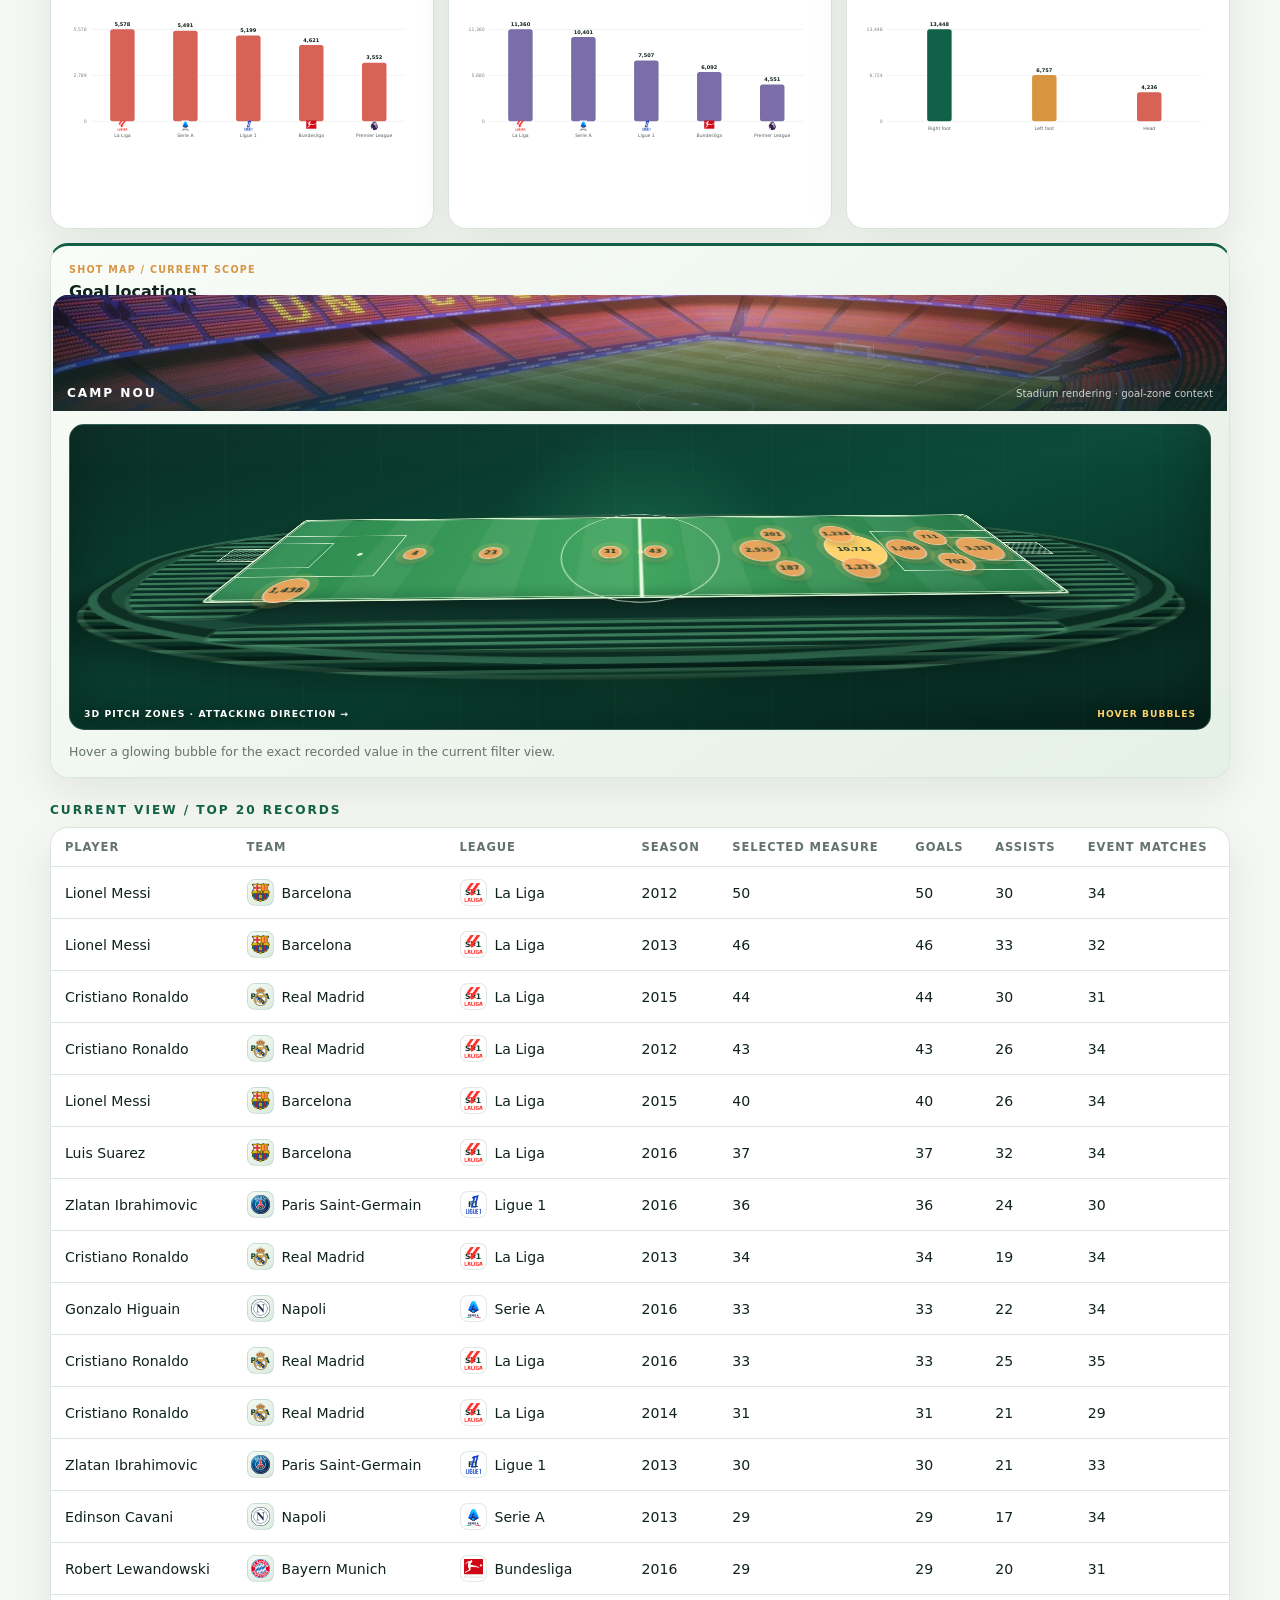
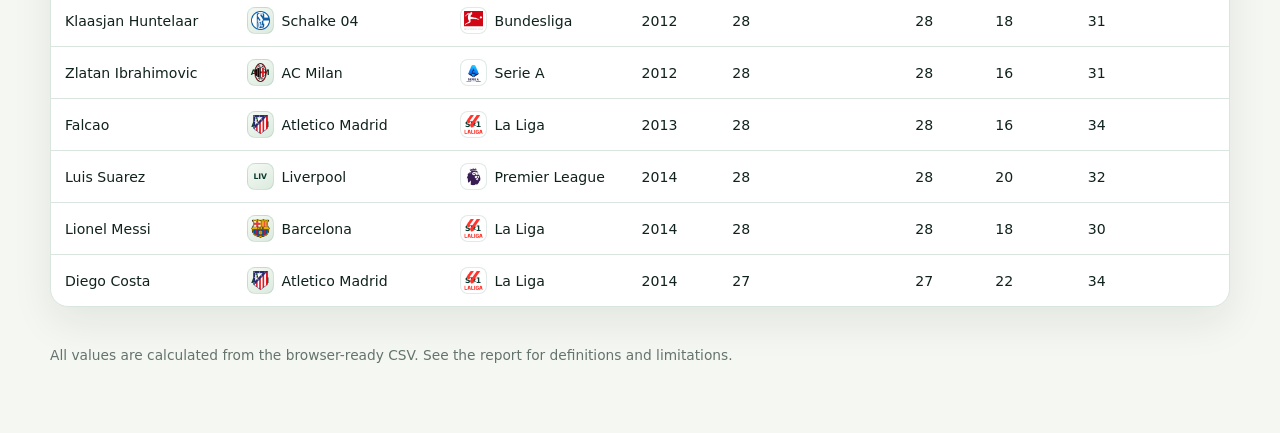
==== commit be240a38: "Move goal bubbles onto shared 3D pitch" ====
--- a/dashboard.html
+++ b/dashboard.html
@@ -79,11 +79,18 @@
       <article class="dashboard-card"><div class="card-kicker">COMPETITION SPLIT</div><h3>Goals by league</h3><div class="chart-plot" id="dash-goals-chart"></div></article>
       <article class="dashboard-card"><div class="card-kicker">DISCIPLINE CHECK</div><h3>Yellow cards by league</h3><div class="chart-plot" id="dash-discipline-chart"></div></article>
       <article class="dashboard-card"><div class="card-kicker">HOW THEY SCORED</div><h3>Goals by selected method</h3><div class="chart-plot" id="dash-method-chart"></div></article>
-      <article class="dashboard-card pitch-card"><div class="card-kicker">SHOT MAP / CURRENT SCOPE</div><h3>Goal locations</h3><div class="stadium-3d" id="stadium-3d" role="img" aria-label="Camp Nou stadium rendering with a football pitch viewed in perspective">
-        <div class="real-stadium-backplate"></div>
-        <div class="real-stadium-scene"><img class="real-stadium-photo" src="assets/stadium/camp-nou-render.jpg" alt="Architectural rendering of Camp Nou with the football pitch visible" loading="lazy" onerror="this.onerror=null;this.src='assets/stadium/real-stadium-pitch.jpg'"><div class="real-stadium-glass"></div><div class="real-stadium-sheen"></div></div>
-        <div class="stadium-3d-caption"><strong>CAMP NOU / 3D MATCH VIEW</strong><span>Stadium rendering · goal-zone context</span></div>
-      </div><canvas id="dash-location-chart"></canvas><p class="chart-note">Hover a zone to see the exact recorded value in the current filter view.</p></article>
+      <article class="dashboard-card pitch-card"><div class="card-kicker">SHOT MAP / CURRENT SCOPE</div><h3>Goal locations</h3><div class="stadium-visual"><img src="assets/stadium/camp-nou-render.jpg" alt="Architectural rendering of Camp Nou" loading="lazy"><div><strong>CAMP NOU</strong><span>Stadium rendering · goal-zone context</span></div></div><div class="pitch-3d-stage" id="dash-location-chart" role="group" aria-label="Three-dimensional football pitch with interactive goal-location bubbles">
+        <div class="stadium-scene"><div class="stadium-bowl">
+          <div class="stadium-seats stadium-seats-outer"></div><div class="stadium-seats stadium-seats-inner"></div>
+          <div class="stadium-stand stadium-stand-top"></div><div class="stadium-stand stadium-stand-bottom"></div><div class="stadium-stand stadium-stand-left"></div><div class="stadium-stand stadium-stand-right"></div>
+          <div class="stadium-pitch-wrap"><div class="stadium-pitch">
+            <span class="pitch-halfway"></span><span class="pitch-center-circle"><i></i></span>
+            <span class="pitch-penalty-area pitch-penalty-left"><i class="pitch-six-yard"></i><i class="pitch-spot"></i></span><span class="pitch-penalty-area pitch-penalty-right"><i class="pitch-six-yard"></i><i class="pitch-spot"></i></span>
+            <span class="pitch-corner pitch-corner-tl"></span><span class="pitch-corner pitch-corner-tr"></span><span class="pitch-corner pitch-corner-bl"></span><span class="pitch-corner pitch-corner-br"></span>
+            <span class="pitch-goal pitch-goal-left"></span><span class="pitch-goal pitch-goal-right"></span><div class="pitch-bubbles" aria-label="Goal-location bubbles"></div>
+          </div></div>
+        </div></div><div class="pitch-3d-caption"><span>3D PITCH ZONES · ATTACKING DIRECTION →</span><strong>HOVER BUBBLES</strong></div>
+      </div><p class="chart-note">Hover a glowing bubble for the exact recorded value in the current filter view.</p></article>
     </section>
 
     <section>
--- a/assets/styles.css
+++ b/assets/styles.css
@@ -348,6 +348,21 @@
 @media (prefers-reduced-motion: reduce) {
   .real-stadium-scene { transition: none; transform: none; }
 }
+.pitch-3d-stage { position: relative; height: 306px; overflow: hidden; margin: 0 0 14px; border: 1px solid rgba(255,255,255,.14); border-radius: 15px; background: radial-gradient(circle at 50% 47%, rgba(53,166,119,.32), transparent 25%), linear-gradient(160deg, #092d24 0%, #0a4a37 54%, #07271f 100%); box-shadow: inset 0 -32px 55px rgba(0,0,0,.28); perspective: 850px; }
+.pitch-3d-stage::before { position: absolute; inset: 0; content: ''; opacity: .2; background: repeating-linear-gradient(90deg, transparent 0 76px, rgba(255,255,255,.08) 77px 78px), linear-gradient(180deg, rgba(255,255,255,.12), transparent 18%); pointer-events: none; }
+.pitch-3d-stage .stadium-scene { inset: 8px 2% 28px; }
+.pitch-3d-stage .stadium-bowl { inset: 18px 3% 9px; }
+.pitch-3d-stage .stadium-pitch-wrap { inset: 18% 14% 20%; }
+.pitch-3d-caption { position: absolute; right: 14px; bottom: 10px; left: 14px; z-index: 10; display: flex; align-items: baseline; justify-content: space-between; gap: 10px; color: #fff; text-shadow: 0 2px 8px rgba(0,0,0,.55); font-size: .58rem; font-weight: 850; letter-spacing: .11em; }
+.pitch-3d-caption strong { color: #ffd36b; font-size: .57rem; }
+.pitch-bubbles { position: absolute; inset: 0; z-index: 12; transform-style: preserve-3d; pointer-events: none; }
+.pitch-bubble { position: absolute; top: var(--bubble-y); left: var(--bubble-x); display: grid; place-items: center; width: var(--bubble-size); height: var(--bubble-size); min-width: 0; padding: 0; border: 1px solid rgba(255,255,255,.66); border-radius: 50%; background: rgba(246,166,93,.92); color: #12372c; font: 800 .55rem/1 Inter, ui-sans-serif, system-ui, sans-serif; box-shadow: 0 0 0 7px rgba(255,211,107,.16), 0 8px 10px rgba(0,0,0,.2); transform: translate(-50%, -50%) translateZ(28px); pointer-events: auto; transition: transform .16s ease, box-shadow .16s ease, filter .16s ease; animation: pitch-bubble-in .46s cubic-bezier(.2,.8,.25,1) both; animation-delay: var(--bubble-delay); }
+.pitch-bubble span { pointer-events: none; }
+.pitch-bubble::after { position: absolute; bottom: calc(100% + 10px); left: 50%; min-width: 125px; max-width: 180px; padding: 7px 9px; content: attr(data-tooltip); border: 1px solid rgba(255,255,255,.18); border-radius: 8px; background: rgba(6,31,24,.94); color: #fff; font: 700 .62rem/1.3 Inter, ui-sans-serif, system-ui, sans-serif; opacity: 0; pointer-events: none; transform: translate(-50%, 4px); transition: opacity .12s ease, transform .12s ease; }
+.pitch-bubble:hover, .pitch-bubble:focus-visible { filter: saturate(1.2) brightness(1.08); background: rgba(255,185,105,.98); transform: translate(-50%, -50%) translateZ(35px) scale(1.18); outline: none; box-shadow: 0 0 0 8px rgba(255,211,107,.24), 0 10px 18px rgba(0,0,0,.3); }
+.pitch-bubble:hover::after, .pitch-bubble:focus-visible::after { opacity: 1; transform: translate(-50%, 0); }
+.pitch-bubble.is-leading { background: #ffd36b; }
+@keyframes pitch-bubble-in { from { opacity: 0; } to { opacity: 1; } }
 .table-wrap { overflow-x: auto; background: var(--card); border: 1px solid var(--line); border-radius: 18px; box-shadow: var(--shadow); }
 table { width: 100%; border-collapse: collapse; font-size: .88rem; }
 th, td { padding: 12px 14px; border-bottom: 1px solid var(--line); text-align: left; white-space: nowrap; overflow-wrap: anywhere; }
@@ -402,6 +417,8 @@
 [data-theme="dark"] .league-choice { background: #142a21; }
 [data-theme="dark"] .league-choice.active { background: #0d4a36; }
 [data-theme="dark"] .pitch-card { background: linear-gradient(145deg, #122a20, #0e2119); }
+[data-theme="dark"] .pitch-bubble { background: rgba(246,166,93,.94); border-color: rgba(255,255,255,.72); color: #12372c; }
+[data-theme="dark"] .pitch-bubble.is-leading { background: #ffd36b; }
 [data-theme="dark"] .stadium-3d { background: radial-gradient(circle at 50% 47%, rgba(53,166,119,.25), transparent 25%), linear-gradient(160deg, #061f18 0%, #073b2d 54%, #041a14 100%); }
 @keyframes intro-exit { from { opacity: 1; transform: scale(1); } to { opacity: 0; visibility: hidden; transform: scale(1.035); } }
 @keyframes intro-glow { from { opacity: 0; transform: scale(.84); } 45% { opacity: 1; } to { opacity: .72; transform: scale(1.05); } }
@@ -461,6 +478,10 @@
   .real-stadium-scene { inset: 14px 5% 43px; }
   .real-stadium-backplate { inset: 25px 5% 45px; }
   .stadium-3d-caption { display: grid; gap: 3px; }
+  .pitch-3d-stage { height: 270px; }
+  .pitch-3d-stage .stadium-scene { inset: 4px -3% 28px; transform: scale(.94); }
+  .pitch-3d-caption { display: grid; gap: 3px; }
+  .pitch-bubble::after { min-width: 110px; }
   .conversion-card .chart-plot { height: 320px; }
 }
 @media (prefers-reduced-motion: reduce) {
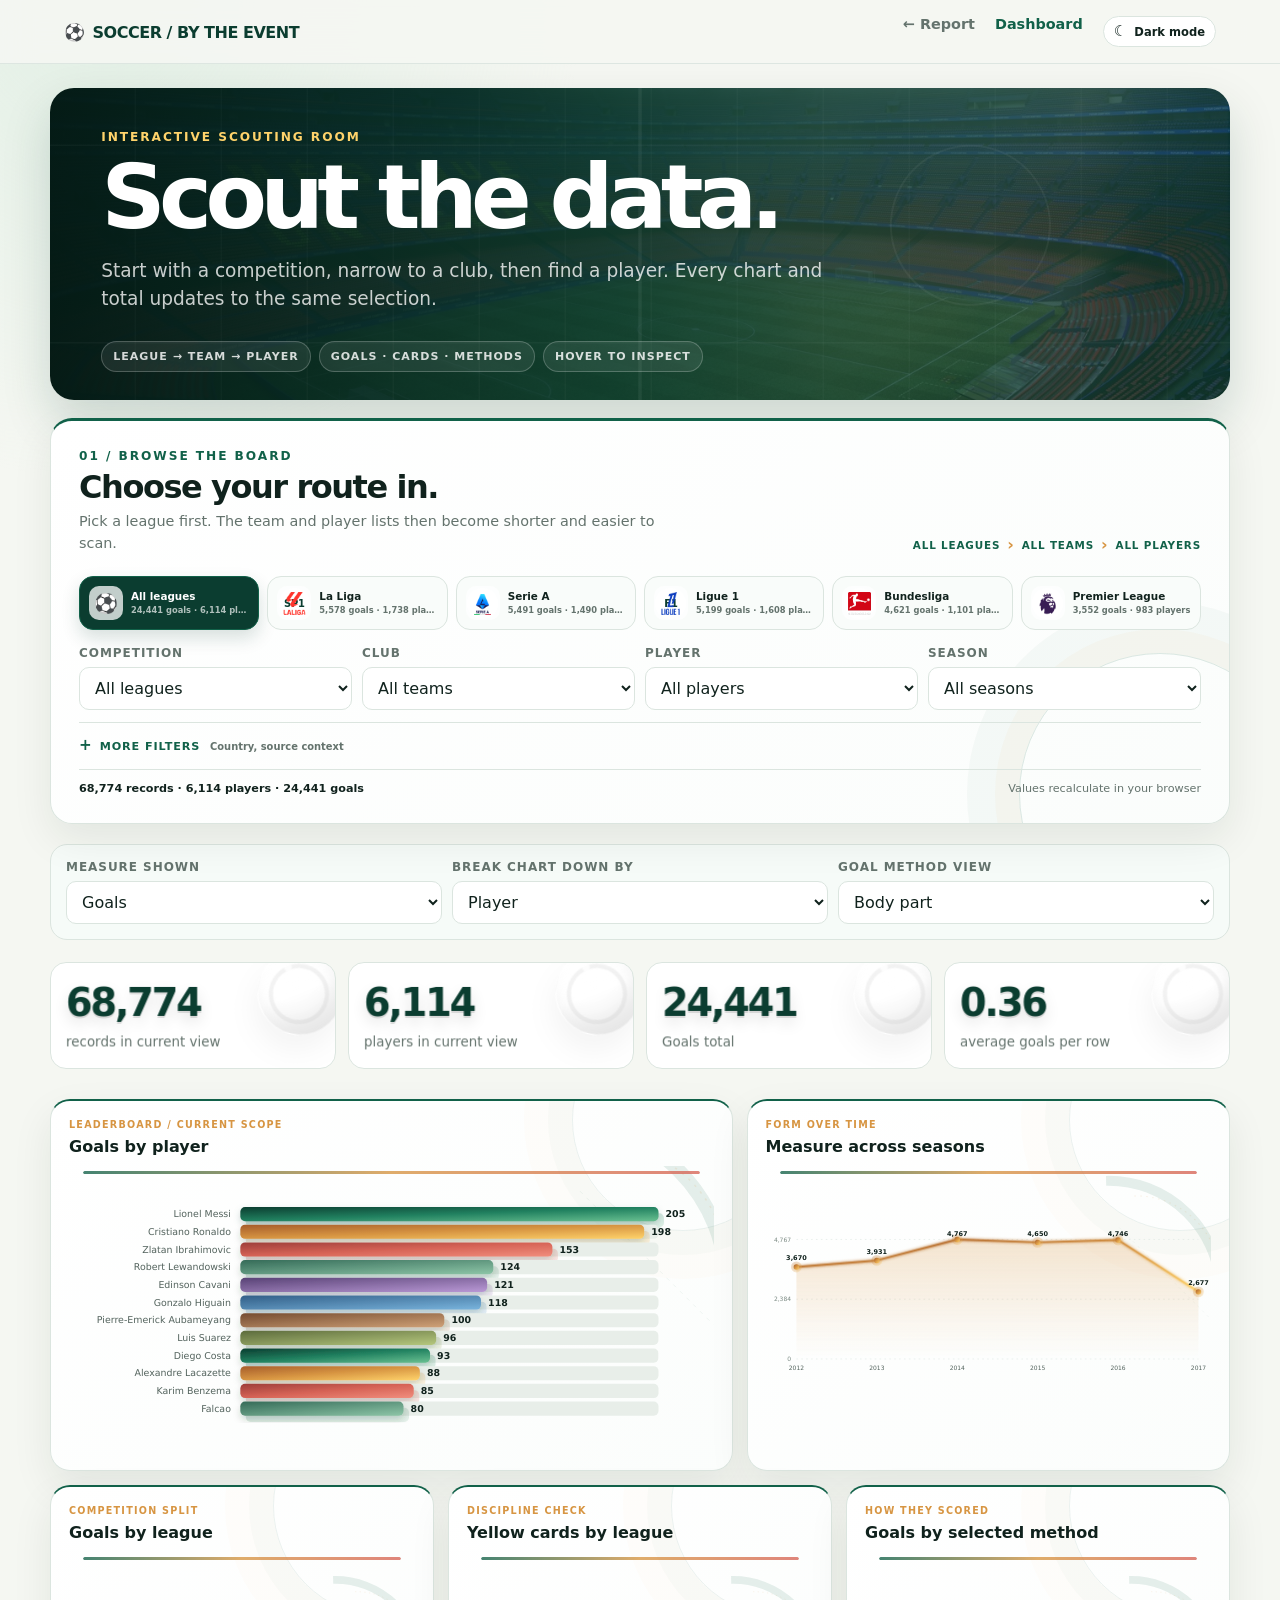
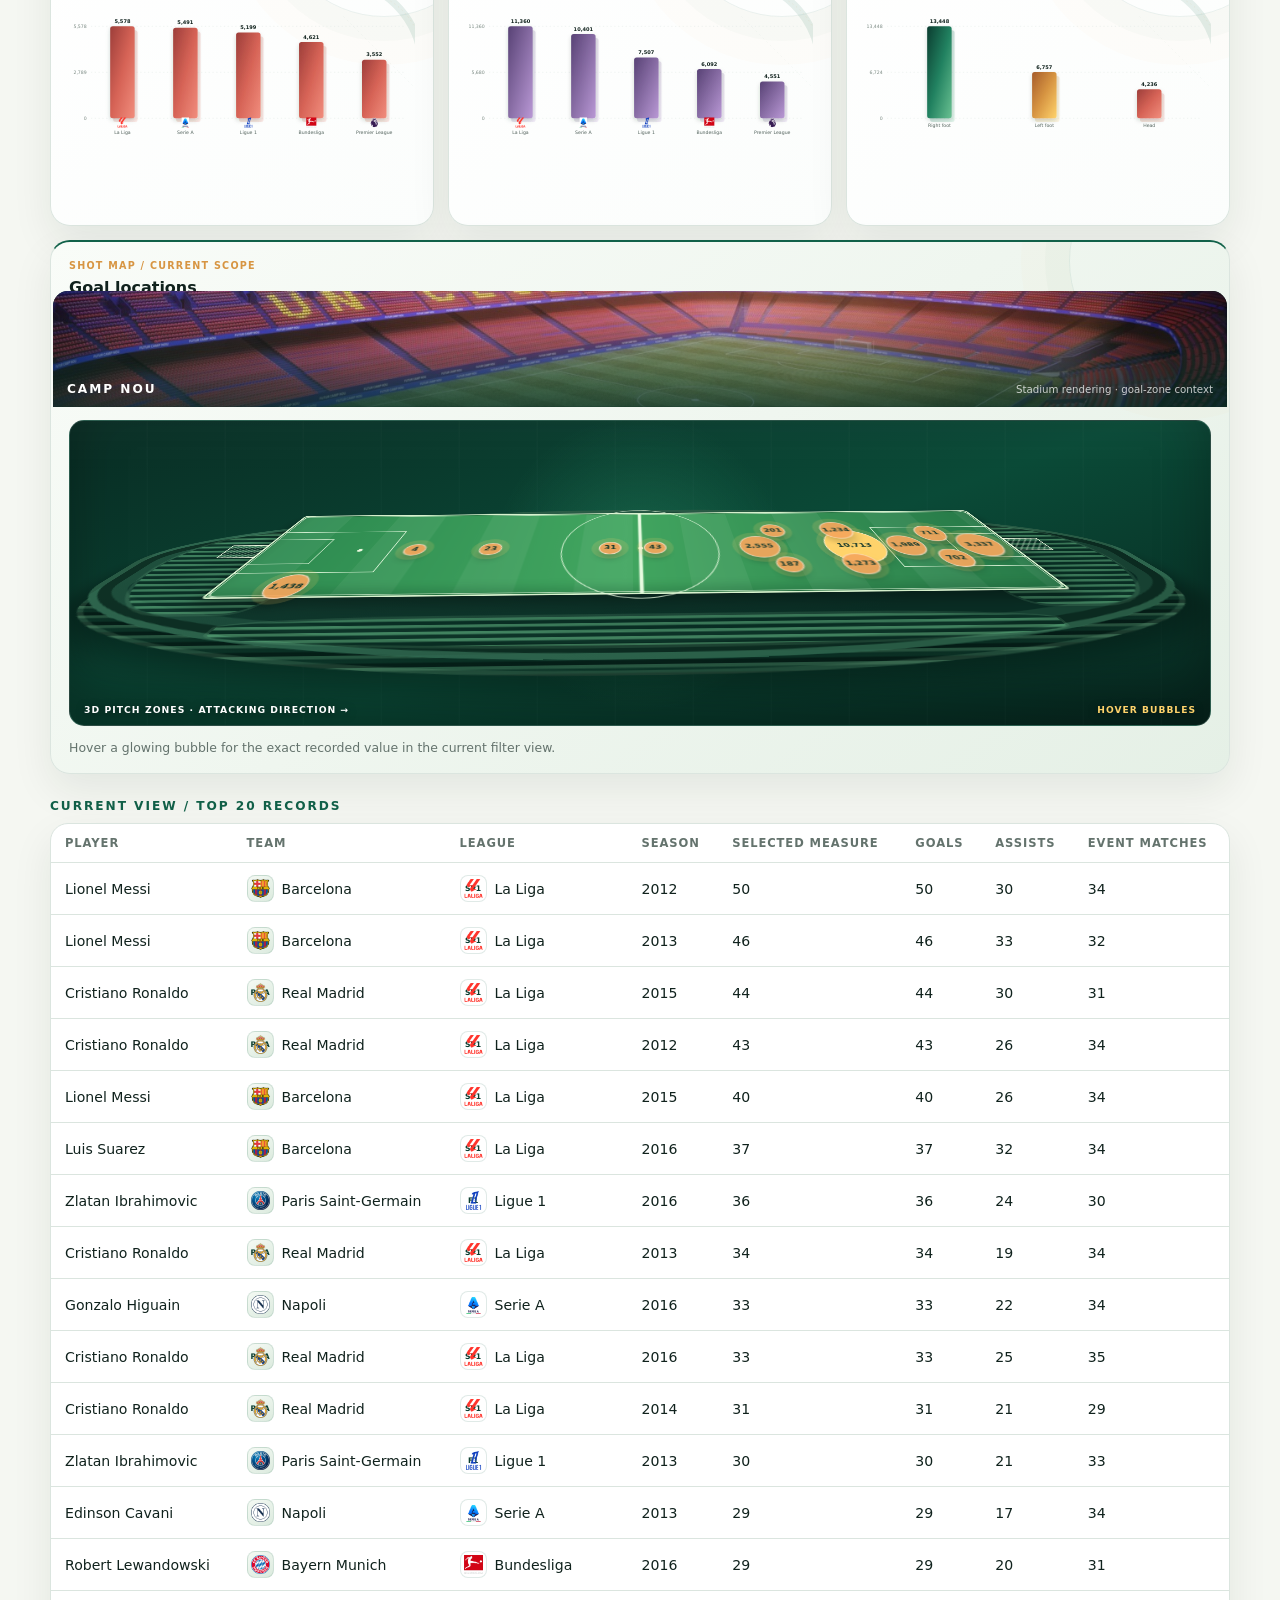
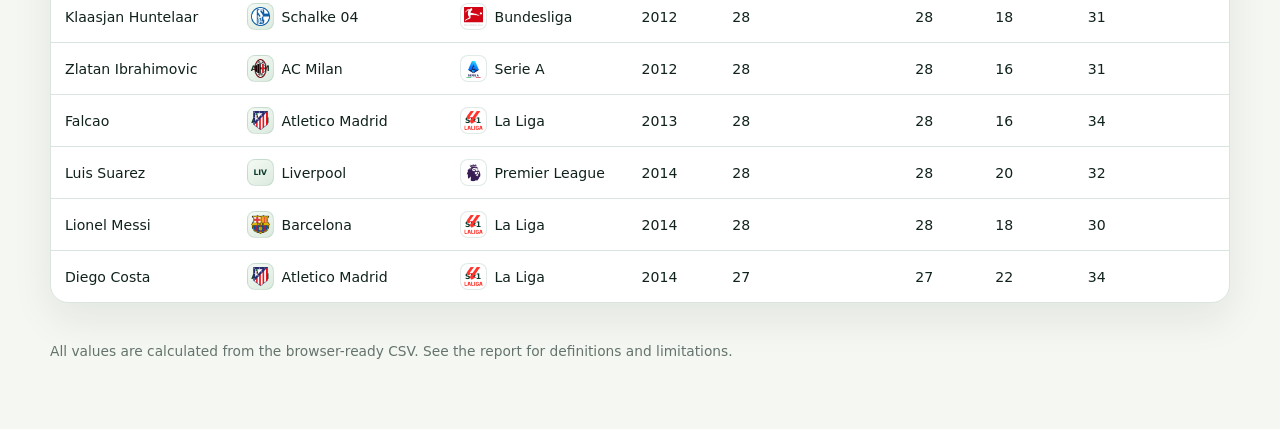
==== commit 55a77ed5: "Polish soccer UX with motion and immersion" ====
--- a/dashboard.html
+++ b/dashboard.html
@@ -79,7 +79,7 @@
       <article class="dashboard-card"><div class="card-kicker">COMPETITION SPLIT</div><h3>Goals by league</h3><div class="chart-plot" id="dash-goals-chart"></div></article>
       <article class="dashboard-card"><div class="card-kicker">DISCIPLINE CHECK</div><h3>Yellow cards by league</h3><div class="chart-plot" id="dash-discipline-chart"></div></article>
       <article class="dashboard-card"><div class="card-kicker">HOW THEY SCORED</div><h3>Goals by selected method</h3><div class="chart-plot" id="dash-method-chart"></div></article>
-      <article class="dashboard-card pitch-card"><div class="card-kicker">SHOT MAP / CURRENT SCOPE</div><h3>Goal locations</h3><div class="stadium-visual"><img src="assets/stadium/camp-nou-render.jpg" alt="Architectural rendering of Camp Nou" loading="lazy"><div><strong>CAMP NOU</strong><span>Stadium rendering · goal-zone context</span></div></div><div class="pitch-3d-stage" id="dash-location-chart" role="group" aria-label="Three-dimensional football pitch with interactive goal-location bubbles">
+      <article class="dashboard-card pitch-card"><div class="card-kicker">SHOT MAP / CURRENT SCOPE</div><h3>Goal locations</h3><div class="stadium-visual"><img src="assets/stadium/camp-nou-render.jpg" alt="Architectural rendering of Camp Nou" loading="lazy" decoding="async"><div><strong>CAMP NOU</strong><span>Stadium rendering · goal-zone context</span></div></div><div class="pitch-3d-stage" id="dash-location-chart" role="group" aria-label="Three-dimensional football pitch with interactive goal-location bubbles">
         <div class="stadium-scene"><div class="stadium-bowl">
           <div class="stadium-seats stadium-seats-outer"></div><div class="stadium-seats stadium-seats-inner"></div>
           <div class="stadium-stand stadium-stand-top"></div><div class="stadium-stand stadium-stand-bottom"></div><div class="stadium-stand stadium-stand-left"></div><div class="stadium-stand stadium-stand-right"></div>
--- a/assets/styles.css
+++ b/assets/styles.css
@@ -31,6 +31,8 @@
 .site-intro-loading span { flex: 1; }
 .site-intro-loading b { color: #ffd36b; font-size: .58rem; }
 .site-intro.is-complete { opacity: 0; visibility: hidden; transform: scale(1.035); transition: opacity .45s ease, visibility 0s linear .45s, transform .45s ease; }
+.scroll-progress { position: fixed; top: 0; left: 0; z-index: 1000; width: 100%; height: 3px; overflow: hidden; background: transparent; pointer-events: none; }
+.scroll-progress span { display: block; width: var(--scroll-progress, 0%); height: 100%; background: linear-gradient(90deg, #42a67e, #ffd36b 62%, #ed7a6c); box-shadow: 0 0 12px rgba(255,211,107,.58); transition: width .12s linear; }
 
 .site-nav {
   position: sticky;
@@ -64,7 +66,7 @@
 .hero-matchcard::before { position: absolute; right: -42px; bottom: -64px; width: 190px; height: 190px; content: ''; border: 1px solid rgba(255,255,255,.2); border-radius: 50%; box-shadow: 0 0 0 26px rgba(255,255,255,.04); pointer-events: none; }
 .hero-matchcard-head, .hero-pitch-line { display: flex; align-items: center; justify-content: space-between; gap: 10px; color: rgba(255,255,255,.7); font-size: .58rem; font-weight: 850; letter-spacing: .12em; }
 .hero-live { display: inline-flex; align-items: center; gap: 5px; color: #ffd36b; }
-.hero-live i { display: block; width: 6px; height: 6px; border-radius: 50%; background: #ffd36b; box-shadow: 0 0 0 4px rgba(255,211,107,.12); }
+.hero-live i { display: block; width: 6px; height: 6px; border-radius: 50%; background: #ffd36b; box-shadow: 0 0 0 4px rgba(255,211,107,.12); animation: live-pulse 1.5s ease-in-out infinite; }
 .hero-scoreboard { position: relative; z-index: 1; display: grid; grid-template-columns: 1fr auto 1fr; gap: 10px; align-items: center; margin: 31px 0 26px; }
 .hero-score-side { display: grid; justify-items: center; gap: 3px; text-align: center; }
 .hero-score-side strong { font-size: .8rem; letter-spacing: .03em; }
@@ -122,24 +124,41 @@
 .section-number { color: var(--gold); font-size: .78rem; font-weight: 800; letter-spacing: .14em; }
 .finding { margin: 0 0 13px; color: var(--muted); font-size: .96rem; line-height: 1.55; }
 .finding strong { color: var(--ink); }
-.chart-card { min-height: 278px; overflow: hidden; padding: 16px; background: var(--card); border: 1px solid var(--line); border-top: 3px solid var(--green); border-radius: 18px; box-shadow: var(--shadow); }
+.chart-card { position: relative; isolation: isolate; min-height: 278px; overflow: hidden; padding: 18px; background: linear-gradient(145deg, var(--card), color-mix(in srgb, var(--card) 92%, var(--mint))); border: 1px solid var(--line); border-top: 2px solid var(--green); border-radius: 20px; box-shadow: var(--shadow); }
+.chart-card { transition: transform .38s cubic-bezier(.2,.75,.2,1), box-shadow .38s ease, border-color .38s ease; }
+.chart-card:hover { transform: translateY(-4px); border-color: color-mix(in srgb, var(--green) 42%, var(--line)); box-shadow: 0 22px 44px rgba(16,34,29,.12); }
+.chart-card::before, .dashboard-card::before { position: absolute; top: -92px; right: -62px; z-index: 0; width: 220px; height: 220px; content: ''; border: 1px solid rgba(17,97,73,.08); border-radius: 50%; box-shadow: 0 0 0 24px rgba(17,97,73,.018), 0 0 0 48px rgba(215,149,66,.018); pointer-events: none; }
+.chart-card > *, .dashboard-card > * { position: relative; z-index: 1; }
 .chart-card canvas { display: block; width: 100%; height: 255px; }
-.chart-plot { display: block; width: 100%; height: 255px; overflow: hidden; }
-.svg-chart { display: block; width: 100%; height: 100%; overflow: visible; }
-.svg-rule { stroke: #dbe5df; stroke-width: 1; }
+.chart-plot { position: relative; display: block; width: 100%; height: 255px; overflow: hidden; }
+.chart-load-bar { position: absolute; top: 5px; right: 14px; left: 14px; z-index: 4; height: 3px; overflow: hidden; border-radius: 999px; background: color-mix(in srgb, var(--line) 74%, transparent); opacity: .78; }
+.chart-load-bar span { display: block; width: 100%; height: 100%; border-radius: inherit; background: linear-gradient(90deg, var(--green), var(--gold), var(--coral)); transform: scaleX(0); transform-origin: left center; }
+.chart-is-visible .chart-load-bar span { transform: scaleX(1); transition: transform .95s cubic-bezier(.2,.8,.2,1); }
+.chart-plot:not(.chart-is-visible) .svg-mark, .chart-plot:not(.chart-is-visible) .svg-line, .chart-plot:not(.chart-is-visible) .svg-area, .chart-plot:not(.chart-is-visible) .funnel-segment, .chart-plot:not(.chart-is-visible) .funnel-row { animation-play-state: paused; }
+.svg-chart { display: block; width: 100%; height: 100%; overflow: visible; shape-rendering: geometricPrecision; text-rendering: geometricPrecision; }
+.svg-field-orbit { fill: none; stroke: rgba(17,97,73,.1); stroke-width: 18; }
+.svg-field-orbit-secondary { stroke: rgba(215,149,66,.12); stroke-width: 2; stroke-dasharray: 3 8; }
+.svg-field-line { stroke: rgba(17,97,73,.08); stroke-width: 1; stroke-dasharray: 5 7; }
+.svg-rule { stroke: #dbe5df; stroke-width: 1; stroke-dasharray: 3 6; }
 .svg-track { fill: #e8eee9; }
-.svg-bar { transition: filter .16s ease, opacity .16s ease; }
-.svg-mark { outline: none; }
-.svg-mark:hover .svg-bar, .svg-mark:focus .svg-bar { filter: brightness(.88) saturate(1.15); }
+.svg-bar-shadow { opacity: .2; transform: translate(3px, 4px); }
+.svg-bar { transition: filter .16s ease, opacity .16s ease, transform .16s ease; }
+.svg-mark { cursor: help; outline: none; animation: svg-mark-in .56s cubic-bezier(.2,.8,.25,1) both; animation-delay: var(--chart-delay, 0ms); }
+.svg-mark:hover .svg-bar, .svg-mark:focus .svg-bar { filter: brightness(.98) saturate(1.28) drop-shadow(0 4px 5px rgba(11,61,48,.2)); }
+.svg-mark:hover .svg-point-halo, .svg-mark:focus .svg-point-halo { opacity: .72; }
 .svg-mark:hover .svg-point, .svg-mark:focus .svg-point { stroke: #ffd36b; stroke-width: 4; }
+.svg-mark.rank-0 .svg-bar { filter: drop-shadow(0 4px 5px rgba(11,61,48,.2)); }
 .svg-label { fill: #53635d; font: 12px Inter, ui-sans-serif, system-ui, sans-serif; }
 .svg-x-label { font-size: 11px; }
 .svg-value { fill: #10221d; font: 700 12px Inter, ui-sans-serif, system-ui, sans-serif; }
 .svg-value-inside { fill: #fff; }
 .svg-axis { fill: #7a8982; font: 11px Inter, ui-sans-serif, system-ui, sans-serif; }
 .svg-label-icon { pointer-events: none; }
-.svg-line { stroke-width: 3; stroke-linecap: round; stroke-linejoin: round; }
-.svg-point { transition: stroke-width .16s ease; }
+.svg-horizontal-icon { opacity: .94; filter: drop-shadow(0 2px 2px rgba(11,61,48,.16)); }
+.svg-line { stroke-width: 3.5; stroke-linecap: round; stroke-linejoin: round; stroke-dasharray: 2000; stroke-dashoffset: 2000; animation: svg-line-draw .95s ease-out forwards; }
+.svg-area { opacity: .72; animation: svg-area-in .75s ease-out both; }
+.svg-point-halo { opacity: .25; transition: opacity .16s ease; }
+.svg-point { transition: stroke-width .16s ease, filter .16s ease; filter: drop-shadow(0 0 3px rgba(215,149,66,.5)); }
 .svg-empty { fill: #64736d; font: 13px Inter, ui-sans-serif, system-ui, sans-serif; }
 .chart-note { margin: 12px 0 0; color: var(--muted); font-size: .78rem; }
 .conversion-card .chart-plot { display: flex; align-items: center; justify-content: center; height: 300px; }
@@ -148,6 +167,7 @@
 .funnel-heading-right { fill: var(--coral); }
 .funnel-subheading { fill: var(--muted); font: 700 8px Inter, ui-sans-serif, system-ui, sans-serif; letter-spacing: .08em; }
 .funnel-segment { cursor: help; outline: none; }
+.funnel-segment { animation: svg-mark-in .62s cubic-bezier(.2,.8,.25,1) both; animation-delay: var(--chart-delay, 0ms); }
 .funnel-segment path { opacity: .94; transition: filter .16s ease, opacity .16s ease; }
 .funnel-segment:hover path, .funnel-segment:focus path { filter: brightness(.9) saturate(1.18); opacity: 1; }
 .funnel-label { fill: rgba(255,255,255,.8); font: 850 10px Inter, ui-sans-serif, system-ui, sans-serif; letter-spacing: .12em; }
@@ -157,12 +177,17 @@
 .funnel-row { cursor: help; outline: none; }
 .funnel-row-bg { fill: #f2f6f2; stroke: transparent; transition: fill .16s ease, stroke .16s ease; }
 .funnel-row:hover .funnel-row-bg, .funnel-row:focus .funnel-row-bg { fill: #e5f0e6; stroke: rgba(17,97,73,.2); }
-.funnel-rank { fill: var(--gold); font: 900 9px Inter, ui-sans-serif, system-ui, sans-serif; }
+.funnel-rank { fill: var(--green-dark); font: 900 9px Inter, ui-sans-serif, system-ui, sans-serif; }
 .funnel-player { fill: var(--ink); font: 800 11px Inter, ui-sans-serif, system-ui, sans-serif; }
 .funnel-goals { fill: var(--coral); font: 900 12px Inter, ui-sans-serif, system-ui, sans-serif; }
 .funnel-track { fill: #dbe5df; }
 .funnel-bar { fill: var(--coral); transition: filter .16s ease; }
+.funnel-player-dot { fill: var(--gold); stroke: rgba(255,255,255,.8); stroke-width: 2; }
+.funnel-row { animation: svg-mark-in .52s cubic-bezier(.2,.8,.25,1) both; animation-delay: var(--chart-delay, 0ms); }
 .funnel-row:hover .funnel-bar, .funnel-row:focus .funnel-bar { filter: brightness(.88) saturate(1.2); }
+@keyframes svg-mark-in { from { opacity: 0; transform: translateY(7px); } to { opacity: 1; transform: translateY(0); } }
+@keyframes svg-line-draw { to { stroke-dashoffset: 0; } }
+@keyframes svg-area-in { from { opacity: 0; } to { opacity: .72; } }
 .funnel-detail { fill: var(--muted); font: 700 8px Inter, ui-sans-serif, system-ui, sans-serif; }
 .identity-rail { display: grid; grid-template-columns: repeat(5, minmax(0, 1fr)); gap: 7px; margin-top: 15px; padding-top: 12px; border-top: 1px solid var(--line); }
 .identity-tile { display: grid; justify-items: center; gap: 5px; min-width: 0; padding: 5px 2px; text-align: center; }
@@ -232,9 +257,11 @@
 .method-card code { padding: 2px 5px; background: rgba(17, 97, 73, .09); border-radius: 4px; }
 .asset-credit { font-size: .78rem; }
 
-.dashboard-header { position: relative; overflow: hidden; margin-top: 24px; padding: 42px clamp(24px, 4vw, 58px) 28px; color: white; background: linear-gradient(128deg, #082f26 0%, #116149 60%, #247957 100%); border-radius: 24px; box-shadow: 0 22px 48px rgba(11,61,48,.17); }
+.dashboard-header { position: relative; overflow: hidden; margin-top: 24px; padding: 42px clamp(24px, 4vw, 58px) 28px; color: white; background: linear-gradient(90deg, rgba(4,27,21,.98) 0%, rgba(6,55,41,.9) 48%, rgba(9,69,51,.6) 100%), url('stadium/camp-nou-render.jpg') center 42% / cover no-repeat, linear-gradient(128deg, #082f26 0%, #116149 60%, #247957 100%); border-radius: 24px; box-shadow: 0 22px 48px rgba(11,61,48,.17); }
 .dashboard-header h1 { font-size: clamp(2.5rem, 7vw, 5.8rem); }
-.dashboard-explorer { margin: 18px 0 20px; padding: clamp(18px, 3vw, 28px); background: var(--card); border: 1px solid var(--line); border-top: 4px solid var(--green); border-radius: 22px; box-shadow: var(--shadow); }
+.dashboard-explorer { position: relative; isolation: isolate; overflow: hidden; margin: 18px 0 20px; padding: clamp(18px, 3vw, 28px); background: linear-gradient(145deg, var(--card), color-mix(in srgb, var(--card) 91%, var(--mint))); border: 1px solid var(--line); border-top: 3px solid var(--green); border-radius: 22px; box-shadow: var(--shadow); }
+.dashboard-explorer::after { position: absolute; right: -72px; bottom: -112px; z-index: -1; width: 280px; height: 280px; content: ''; border: 1px solid color-mix(in srgb, var(--green) 14%, transparent); border-radius: 50%; box-shadow: 0 0 0 24px color-mix(in srgb, var(--gold) 4%, transparent), 0 0 0 52px color-mix(in srgb, var(--green) 3%, transparent); pointer-events: none; }
+.dashboard-explorer > * { position: relative; z-index: 1; }
 .explorer-heading { display: grid; grid-template-columns: minmax(0, 1fr) auto; gap: 24px; align-items: end; }
 .explorer-heading h2 { margin: 8px 0 7px; font-size: clamp(1.4rem, 3vw, 2rem); }
 .explorer-heading p { max-width: 610px; margin: 0; color: var(--muted); font-size: .9rem; line-height: 1.5; }
@@ -275,7 +302,7 @@
 .dashboard-stats .stat-label { color: var(--muted); }
 .dashboard-stats .stat-value { color: var(--green-dark); }
 .dashboard-grid { display: grid; grid-template-columns: repeat(12, minmax(0, 1fr)); gap: 14px; margin-bottom: 25px; }
-.dashboard-card { overflow: hidden; padding: 18px; background: var(--card); border: 1px solid var(--line); border-top: 3px solid var(--green); border-radius: 18px; box-shadow: var(--shadow); }
+.dashboard-card { position: relative; isolation: isolate; overflow: hidden; padding: 18px; background: linear-gradient(145deg, var(--card), color-mix(in srgb, var(--card) 92%, var(--mint))); border: 1px solid var(--line); border-top: 2px solid var(--green); border-radius: 20px; box-shadow: var(--shadow); }
 .dashboard-card { transition: transform .2s ease, box-shadow .2s ease; }
 .dashboard-card:hover { transform: translateY(-3px); box-shadow: 0 20px 34px rgba(16, 34, 29, .12); }
 .dashboard-card-primary { grid-column: span 7; }
@@ -385,7 +412,8 @@
 .chart-tooltip span { color: #cfe8d8; font-size: .74rem; }
 .stadium-visual { position: relative; height: 116px; overflow: hidden; margin: -16px -16px 13px; border-radius: 15px 15px 0 0; background: #082f26; }
 .stadium-visual::after { position: absolute; inset: 0; content: ''; background: linear-gradient(180deg, rgba(8, 47, 38, .04) 15%, rgba(8, 47, 38, .78) 100%); pointer-events: none; }
-.stadium-visual img { display: block; width: 100%; height: 100%; object-fit: cover; object-position: center 48%; filter: saturate(.94) contrast(1.05); }
+.stadium-visual img { display: block; width: 100%; height: 100%; object-fit: cover; object-position: center 48%; filter: saturate(.94) contrast(1.05); transition: transform .9s cubic-bezier(.2,.75,.2,1), filter .6s ease; will-change: transform; }
+.stadium-visual:hover img { transform: scale(1.045); filter: saturate(1.04) contrast(1.08); }
 .stadium-visual > div { position: absolute; right: 14px; bottom: 11px; left: 14px; z-index: 1; display: flex; align-items: baseline; justify-content: space-between; gap: 10px; color: #fff; }
 .stadium-visual strong { font-size: .76rem; letter-spacing: .16em; }
 .stadium-visual span { color: rgba(255,255,255,.76); font-size: .64rem; }
@@ -402,6 +430,9 @@
 [data-theme="dark"] .svg-label { fill: #b7cbc0; }
 [data-theme="dark"] .svg-axis { fill: #91a69a; }
 [data-theme="dark"] .svg-value { fill: #edf7f0; }
+[data-theme="dark"] .svg-field-orbit { stroke: rgba(121,210,165,.12); }
+[data-theme="dark"] .svg-field-orbit-secondary { stroke: rgba(240,188,99,.16); }
+[data-theme="dark"] .svg-field-line { stroke: rgba(121,210,165,.1); }
 [data-theme="dark"] .svg-track, [data-theme="dark"] .funnel-track { fill: #29453a; }
 [data-theme="dark"] .funnel-row-bg { fill: #162c23; stroke: transparent; }
 [data-theme="dark"] .funnel-row:hover .funnel-row-bg, [data-theme="dark"] .funnel-row:focus .funnel-row-bg { fill: #1c4434; stroke: #39775d; }
@@ -427,8 +458,9 @@
 @keyframes intro-ball { from { opacity: 0; transform: translateX(-80px) rotate(-220deg); } 70% { opacity: 1; transform: translateX(8px) rotate(18deg); } to { opacity: 1; transform: translateX(0) rotate(0); } }
 @keyframes intro-rule { from { width: 0; } to { width: 100%; } }
 @keyframes intro-pulse { from { opacity: .4; transform: scale(.8); } to { opacity: 1; transform: scale(1.15); } }
-.reveal { opacity: 0; transform: translateY(14px); transition: opacity .55s ease, transform .55s ease; }
+.reveal { opacity: 0; transform: translateY(18px); transition: opacity .65s cubic-bezier(.2,.7,.2,1) var(--reveal-delay, 0ms), transform .65s cubic-bezier(.2,.7,.2,1) var(--reveal-delay, 0ms); }
 .reveal.is-visible { opacity: 1; transform: none; }
+@keyframes live-pulse { 0%, 100% { opacity: .62; box-shadow: 0 0 0 3px rgba(255,211,107,.1); } 50% { opacity: 1; box-shadow: 0 0 0 6px rgba(255,211,107,.2); } }
 
 @media (max-width: 820px) {
   .stat-grid, .controls { grid-template-columns: repeat(2, 1fr); }
